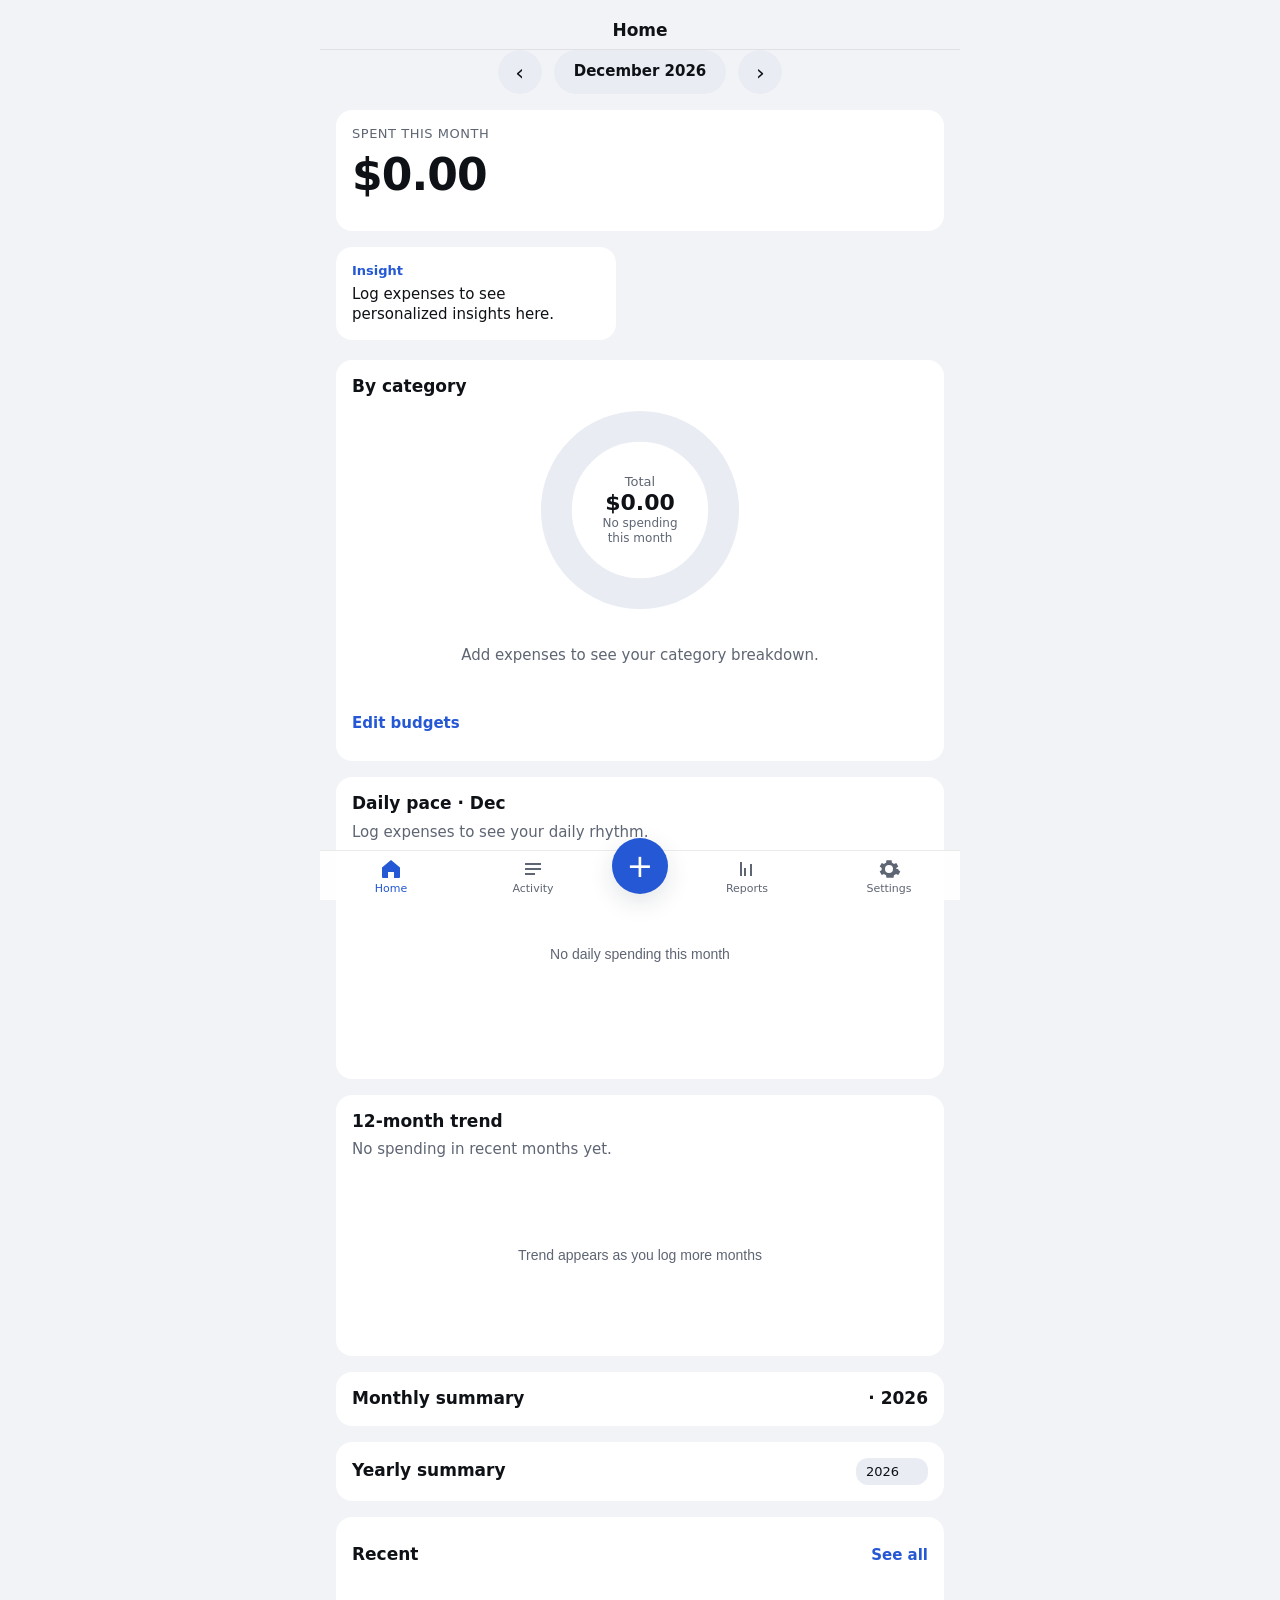
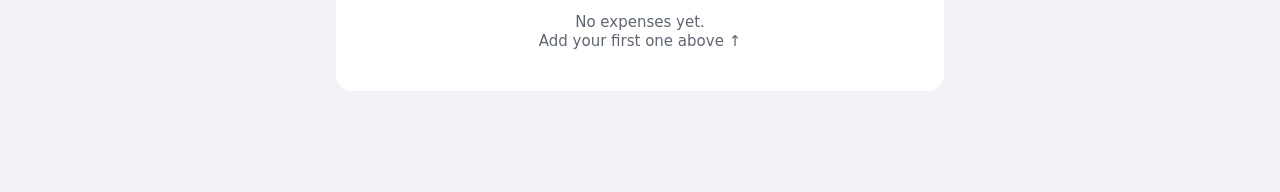
==== index.html @ 3d5eac5a "Collapse agent brief preview in Settings (2.6.2) Closes #88  Co-Authored-By: Claude Sonnet 5.5 <nore" ====
<!DOCTYPE html>
<html lang="en">
<head>
<meta charset="UTF-8">
<meta name="viewport" content="width=device-width, initial-scale=1.0, maximum-scale=1.0, user-scalable=no, viewport-fit=cover">
<meta name="description" content="Offline expense logger with budgets, receipts, and reports.">
<meta name="apple-mobile-web-app-capable" content="yes">
<meta name="mobile-web-app-capable" content="yes">
<meta name="apple-mobile-web-app-status-bar-style" content="black-translucent">
<meta name="apple-mobile-web-app-title" content="Expenses">
<meta name="theme-color" content="#0B0C10" media="(prefers-color-scheme: dark)">
<meta name="theme-color" content="#F2F3F7" media="(prefers-color-scheme: light)">
<link rel="manifest" href="manifest.json">
<link rel="icon" href="icon-192.png">
<link rel="apple-touch-icon" href="apple-touch-icon.png">
<link rel="stylesheet" href="styles.css?v=2.6.2">
<link rel="stylesheet" href="icon-animations.css?v=2.6.2">
<title>Expense Logger</title>
</head>
<body>

<!-- Launch splash (in-app; works on all iPhone sizes without startup-image matrix) -->
<div id="splashScreen" class="splash-screen" aria-hidden="true">
  <img src="apple-touch-icon.png" alt="" class="splash-icon" width="120" height="120">
  <p class="splash-title">Expense Logger</p>
  <p class="splash-tag">Quick entries, saved on this device</p>
</div>
<script>
(function () {
  'use strict';
  function hideSplashEarly() {
    var s = document.getElementById('splashScreen');
    if (!s || s.classList.contains('hide')) return;
    s.style.pointerEvents = 'none';
    s.classList.add('hide');
    setTimeout(function () { s.style.display = 'none'; }, 300);
  }
  setTimeout(hideSplashEarly, 600);
  setTimeout(hideSplashEarly, 2000);
  setTimeout(hideSplashEarly, 5000);
})();
</script>

<!-- APP -->
<div id="app" hidden>

<main class="app-main" id="appMain">

<!-- TAB: HOME (Summary) -->
<section id="tab-summary" class="screen" hidden>
  <div class="title-sentinel" aria-hidden="true"></div>
  <div class="screen-header-wrap">
    <h1 class="screen-title">Home</h1>
    <p class="screen-title-compact">Home</p>
  </div>

  <div class="month-switcher" id="summaryMonthSwitcher">
    <button type="button" class="month-nav" id="summaryMonthPrev" aria-label="Previous month">‹</button>
    <label class="month-pill">
      <span id="summaryMonthPillLabel">Month</span>
      <input type="month" id="summaryMonth" class="visually-hidden-input" aria-label="Summary month">
    </label>
    <button type="button" class="month-nav" id="summaryMonthNext" aria-label="Next month">›</button>
  </div>

  <div class="card hero-card">
    <p class="caption-label">Spent this month</p>
    <p id="total-display" class="hero-total" aria-live="polite"><span id="totalVal">$0.00</span></p>
    <div class="hero-budget-wrap" id="heroBudgetWrap" hidden>
      <div class="hero-budget-row">
        <div class="hero-budget-track" role="progressbar" aria-valuemin="0" aria-valuemax="100">
          <div class="hero-budget-fill" id="heroBudgetFill"></div>
          <div class="hero-budget-pace" id="heroBudgetPace" hidden></div>
        </div>
        <span class="hero-budget-pct" id="heroBudgetPct"></span>
      </div>
      <p class="hero-budget-meta" id="heroBudgetMeta"></p>
    </div>
  </div>

  <div class="card home-section-error" id="homeBootError" hidden role="alert">
    <p class="home-section-error-title">Couldn&apos;t load some home data</p>
    <p class="home-section-error-text" id="homeBootErrorText">Your entries and settings on this device are unchanged. Try closing and reopening the app.</p>
  </div>

  <div class="card home-section-error" id="homeForecastError" hidden role="alert">
    <p class="home-section-error-title">Forecast unavailable</p>
    <p class="home-section-error-text" id="homeForecastErrorText">Your saved balance and transactions are safe. Tap to open Forecast and try again.</p>
  </div>

  <button type="button" class="card forecast-home-card" id="homeForecastCard" hidden>
    <p class="forecast-home-kicker">Money lasts until</p>
    <div class="forecast-home-main">
      <span class="forecast-home-date" id="homeForecastDate">—</span>
      <span class="forecast-home-days" id="homeForecastDays"></span>
    </div>
    <div class="forecast-home-balance">
      <span id="homeForecastBalanceLabel">Checking balance · as of today</span>
      <span class="forecast-home-balance-val" id="homeForecastBalanceVal">—</span>
    </div>
    <span class="chevron forecast-home-chevron" aria-hidden="true">›</span>
  </button>

  <div class="card flat-card backup-nudge-card" id="homeBackupNudge" hidden>
    <div class="backup-nudge">
      <button type="button" class="backup-nudge-main" id="homeBackupNudgeBtn">
        <span data-backup-nudge-text>Last backup 34 days ago</span>
        <span class="chevron" aria-hidden="true">›</span>
      </button>
      <button type="button" class="backup-nudge-dismiss" id="homeBackupNudgeDismiss" aria-label="Dismiss">✕</button>
    </div>
  </div>

  <div class="card insight-strip-card" id="homeRecapCard" hidden>
    <button type="button" class="recap-teaser" id="homeRecapBtn">
      <span class="recap-teaser-icon" data-ui-icon="ui-sparkles" data-ui-icon-size="md" aria-hidden="true"></span>
      <span id="homeRecapText">Your last month, wrapped</span>
      <span class="chevron" aria-hidden="true">›</span>
    </button>
  </div>

  <div class="insights-scroll-wrap card flat-card">
    <div id="insightsList" class="insights-scroll" role="list"></div>
  </div>

  <div class="card chart-card">
    <h2 class="card-title">By category</h2>
    <div class="donut-wrap" id="donutWrap">
      <svg id="donutChart" class="chart-svg donut-chart" viewBox="0 0 220 220" role="img" aria-label="Spending by category"></svg>
      <div class="donut-center" id="donutCenter">
        <div class="donut-center-stack" id="donutCenterStack">
          <span class="donut-center-label" id="donutCenterLabel">Total</span>
          <span class="donut-center-value" id="donutCenterValue">$0.00</span>
          <span class="donut-center-sub" id="donutCenterSub"></span>
        </div>
      </div>
    </div>
    <div class="cat-legend interactive-legend" id="legend"></div>
    <button class="link-btn legend-edit-budgets" id="editBudgetsBtn" type="button">Edit budgets</button>
  </div>

  <div class="card">
    <h2 class="card-title">Daily pace <span class="month-label" id="dailyMonthLabel"></span></h2>
    <p class="chart-subtitle" id="dailySubtitle"></p>
    <canvas id="dailyChart" class="chart-canvas" width="600" height="220" aria-label="Daily spending and budget pace"></canvas>
    <div class="chart-legend-row" id="dailyLegend"></div>
  </div>

  <div class="card">
    <h2 class="card-title">12-month trend</h2>
    <p class="chart-subtitle" id="trendCompare"></p>
    <canvas id="trendChart" class="chart-canvas" width="600" height="200" aria-label="Monthly spending trend"></canvas>
  </div>

  <details class="card collapsible">
    <summary class="collapsible-summary">Monthly summary <span class="month-label" id="yearLabel"></span></summary>
    <div id="monthlySummary"></div>
  </details>

  <details class="card collapsible">
    <summary class="collapsible-summary">Yearly summary
      <select id="yearSelect" class="mini-select inline-select" onclick="event.stopPropagation()"></select>
    </summary>
    <div id="yearlySummary"></div>
  </details>

  <div class="card" id="recentCard">
    <div class="section-header">
      <h2 class="card-title">Recent</h2>
      <button class="link-btn" id="viewAllBtn" type="button">See all</button>
    </div>
    <div id="recentEntries"></div>
  </div>

  <div id="budgetList" hidden aria-hidden="true"></div>
  <span id="summaryMonthLabel" hidden></span>
</section>

<!-- FORECAST (overlay; Home tab stays active) -->
<section id="tab-forecast" class="screen forecast-screen" hidden>
  <div class="forecast-nav" id="forecastNav">
    <div class="forecast-nav-row">
      <button type="button" class="link-btn forecast-back-btn" id="forecastBackBtn" aria-label="Home">
        <svg class="forecast-back-chev" width="11" height="18" viewBox="0 0 11 18" fill="none" aria-hidden="true"><path d="M9.5 2L2.5 9l7 7" stroke="currentColor" stroke-width="2.2" stroke-linecap="round" stroke-linejoin="round"/></svg>
        <span>Home</span>
      </button>
      <h1 class="forecast-nav-title">Forecast</h1>
      <button type="button" class="forecast-info-btn" id="forecastInfoBtn" aria-label="Forecast info">
        <svg width="22" height="22" viewBox="0 0 22 22" fill="none" aria-hidden="true"><circle cx="11" cy="11" r="9" stroke="currentColor" stroke-width="1.5"/><path d="M11 10v6M11 7h.01" stroke="currentColor" stroke-width="1.75" stroke-linecap="round"/></svg>
      </button>
    </div>
  </div>

  <div class="forecast-empty card" id="forecastEmptyState" hidden>
    <p class="forecast-empty-title" id="forecastEmptyTitle">Set your checking balance</p>
    <p class="forecast-empty-text" id="forecastEmptyText">Add the balance from your bank app so we can project cash flow.</p>
    <button type="button" class="save-btn" id="forecastEmptySetBtn">Set balance</button>
  </div>

  <div id="forecastMain" hidden>
    <div class="forecast-summary-card card">
      <div class="forecast-summary-top">
        <p class="forecast-kicker">How long will my money last?</p>
        <span class="forecast-account-chip" id="forecastAccountChip"></span>
      </div>
      <div class="forecast-headline-row">
        <div class="forecast-headline-main">
          <p class="forecast-headline-prefix" id="forecastHeadlinePrefix">Money lasts until</p>
          <div class="forecast-headline-date-row">
            <p class="forecast-headline-date" id="forecastLastsDate">—</p>
            <p class="forecast-days-away" id="forecastDaysAway"></p>
          </div>
          <p class="forecast-cause-line" id="forecastCauseLine" hidden></p>
          <p class="forecast-positive-line" id="forecastPositiveLine" hidden></p>
        </div>
      </div>
      <div class="forecast-balance-row">
        <div>
          <p class="forecast-balance-label" id="forecastBalanceLabel">Checking balance · as of today</p>
          <p class="forecast-balance-val" id="forecastBalanceVal">—</p>
        </div>
        <button type="button" class="forecast-update-btn" id="forecastUpdateBtn">
          <svg width="14" height="14" viewBox="0 0 14 14" fill="none" aria-hidden="true"><path d="M8.2 2.5l3.3 3.3M2.5 11.5V9.2H4.8L10.1 3.9l2.3 2.3L7.1 11.5H2.5z" stroke="currentColor" stroke-width="1.2" stroke-linejoin="round"/></svg>
          Update
        </button>
      </div>
    </div>

    <div class="card forecast-balance-card" id="forecastBalanceCard">
      <div class="forecast-balance-card-header">
        <div>
          <h2 class="forecast-balance-card-title">What&rsquo;s moving your balance</h2>
          <p class="forecast-balance-card-range" id="forecastBalanceRange">Next 30 days</p>
        </div>
        <div class="forecast-range-toggle" role="group" aria-label="Forecast range">
          <button type="button" class="forecast-range-btn" data-forecast-days="30" aria-pressed="true">30d</button>
          <button type="button" class="forecast-range-btn" data-forecast-days="60" aria-pressed="false">60d</button>
          <button type="button" class="forecast-range-btn" data-forecast-days="90" aria-pressed="false">90d</button>
        </div>
      </div>
      <div class="forecast-flow-summary">
        <p class="forecast-flow-today" id="forecastFlowToday">Today —</p>
        <p class="forecast-flow-net" id="forecastFlowNet">—</p>
      </div>
      <div class="forecast-flow-bars" id="forecastFlowBars" aria-hidden="true"></div>
      <div class="forecast-breakdown-list" id="forecastBreakdownList"></div>
      <div class="forecast-breakdown-total" id="forecastBreakdownTotal"></div>
      <div class="forecast-no-income-notice" id="forecastNoIncomeNotice" hidden>
        <span class="forecast-no-income-icon" aria-hidden="true"><svg width="16" height="16" viewBox="0 0 16 16" fill="none"><path d="M8 3.2v5.2M8 11.2h.01" stroke="currentColor" stroke-width="1.3" stroke-linecap="round"/><path d="M2.8 11.6h10.4L12.8 8 8 3.6 3.2 8l-.4 3.6z" stroke="currentColor" stroke-width="1"/></svg></span>
        <span><strong>No income found</strong> · Import deposits for an accurate forecast</span>
        <button type="button" class="link-btn forecast-import-link" id="forecastImportLink">Import</button>
      </div>
    </div>

    <div class="card forecast-chart-card" id="forecastChartCard">
      <div class="forecast-chart-header">
        <div>
          <h2 class="forecast-chart-title">Projected balance</h2>
          <p class="forecast-chart-sub" id="forecastLowestSub"></p>
        </div>
        <div class="forecast-range-toggle" role="group" aria-label="Chart range">
          <button type="button" class="forecast-range-btn" data-forecast-days="30" aria-pressed="false">30d</button>
          <button type="button" class="forecast-range-btn" data-forecast-days="60" aria-pressed="true">60d</button>
          <button type="button" class="forecast-range-btn" data-forecast-days="90" aria-pressed="false">90d</button>
        </div>
      </div>
      <div class="forecast-chart-wrap" id="forecastChartWrap">
        <canvas id="forecastChart" class="forecast-chart-canvas" width="800" height="280" aria-label="Projected checking balance"></canvas>
      </div>
      <p class="forecast-chart-note" id="forecastChartNote">
        <span class="forecast-note-icon" aria-hidden="true"><svg width="14" height="14" viewBox="0 0 14 14" fill="none"><circle cx="7" cy="7" r="5.5" stroke="currentColor"/><path d="M7 6.2v3.6M7 4.4h.01" stroke="currentColor" stroke-width="1.2" stroke-linecap="round"/></svg></span>
        <span>Checking only: card purchases don’t count, the card bill does. Transfers move the balance, never income or spending.</span>
      </p>
    </div>

    <div class="forecast-upcoming">
      <div class="forecast-upcoming-header">
        <span class="forecast-upcoming-label" id="forecastUpcomingLabel">Upcoming · Checking</span>
        <span class="forecast-upcoming-window" id="forecastUpcomingWindow">Next 60 days</span>
      </div>
      <div class="forecast-upcoming-list card" id="forecastUpcomingList"></div>
      <button type="button" class="forecast-show-more-btn" id="forecastShowMoreBtn" hidden>Show 60 days</button>
      <p class="forecast-upcoming-foot" id="forecastUpcomingFoot">
        <span class="forecast-note-icon" aria-hidden="true"><svg width="14" height="14" viewBox="0 0 14 14" fill="none"><circle cx="7" cy="7" r="5.5" stroke="currentColor"/><path d="M7 6.2v3.6M7 4.4h.01" stroke="currentColor" stroke-width="1.2" stroke-linecap="round"/></svg></span>
        <span>Running balance includes everyday spending at the daily rate. Bills and card payments due on a weekend or holiday move to the next business day.</span>
      </p>
    </div>
  </div>
</section>

<!-- TAB: ACTIVITY (History) -->
<section id="tab-history" class="screen" hidden>
  <div class="title-sentinel" aria-hidden="true"></div>
  <div class="screen-header-wrap">
    <h1 class="screen-title">Activity</h1>
    <p class="screen-title-compact">Activity</p>
  </div>

  <div class="activity-search-row">
    <div class="search-wrap">
      <span class="search-icon" aria-hidden="true">
        <svg class="search-icon-svg" width="20" height="20" viewBox="0 0 24 24" fill="none" aria-hidden="true">
          <circle cx="11" cy="11" r="6.5" stroke="currentColor" stroke-width="1.75"/>
          <path d="M16.5 16.5L20 20" stroke="currentColor" stroke-width="1.75" stroke-linecap="round"/>
        </svg>
      </span>
      <input type="search" id="searchInput" placeholder="Search" autocomplete="off" enterkeyhint="search">
    </div>
    <button type="button" class="activity-filter-btn" id="activityFilterBtn" aria-label="Filters" aria-haspopup="dialog">
      <svg width="20" height="20" viewBox="0 0 20 20" fill="none" aria-hidden="true">
        <path d="M3 5h14M5 10h10M7 15h6" stroke="currentColor" stroke-width="1.75" stroke-linecap="round"/>
        <circle cx="6" cy="5" r="1.75" fill="currentColor"/>
        <circle cx="14" cy="10" r="1.75" fill="currentColor"/>
        <circle cx="10" cy="15" r="1.75" fill="currentColor"/>
      </svg>
    </button>
  </div>

  <div class="activity-range-chips" role="group" aria-label="Time range">
    <button type="button" class="activity-range-chip" data-activity-range="this-month" aria-pressed="true">This month</button>
    <button type="button" class="activity-range-chip" data-activity-range="last-month" aria-pressed="false">Last month</button>
    <button type="button" class="activity-range-chip" data-activity-range="3-months" aria-pressed="false">3 months</button>
    <button type="button" class="activity-range-chip" data-activity-range="year" aria-pressed="false">Year</button>
    <button type="button" class="activity-range-chip" data-activity-range="all" aria-pressed="false">All</button>
  </div>

  <div class="activity-account-segments" id="activityAccountSegments" role="group" aria-label="Account filter"></div>

  <div class="activity-summary-card" id="activitySummaryCard" aria-live="polite">
    <div class="activity-summary-main">
      <div class="activity-summary-range" id="activitySummaryRange"></div>
      <div class="activity-summary-total" id="activitySummaryTotal"></div>
    </div>
    <div class="activity-summary-side">
      <div class="activity-summary-count" id="activitySummaryCount"></div>
      <div class="activity-summary-avg" id="activitySummaryAvg"></div>
    </div>
  </div>

  <p class="entries-meta" id="entriesCount" hidden aria-live="polite"></p>
  <div id="entries" class="activity-groups"></div>

  <div id="transferDetailView" class="transfer-detail-screen" hidden>
    <div class="transfer-detail-nav">
      <button type="button" class="link-btn transfer-back-btn" id="transferDetailBackBtn">&lt; Activity</button>
      <button type="button" class="link-btn" id="transferDetailEditBtn" hidden>Edit</button>
    </div>
    <div id="transferDetailBody"></div>
  </div>
</section>

<!-- TAB: REPORTS -->
<section id="tab-report" class="screen" hidden>
  <div class="title-sentinel" aria-hidden="true"></div>
  <div class="screen-header-wrap">
    <h1 class="screen-title">Reports</h1>
    <p class="screen-title-compact">Reports</p>
  </div>

  <div class="month-switcher" id="reportMonthSwitcher">
    <button type="button" class="month-nav" id="reportMonthPrev" aria-label="Previous month">‹</button>
    <label class="month-pill">
      <span id="reportMonthPillLabel">Month</span>
      <input type="month" id="reportMonth" class="visually-hidden-input" aria-label="Report month">
    </label>
    <button type="button" class="month-nav" id="reportMonthNext" aria-label="Next month">›</button>
  </div>
  <div id="reportMonthBackdrop" class="report-month-backdrop" hidden aria-hidden="true"></div>

  <button type="button" class="btn-secondary pill-btn pill-btn-with-icon" id="openWrappedBtn"><span data-ui-icon="ui-sparkles" data-ui-icon-size="sm" aria-hidden="true"></span> Spending Wrapped</button>
  <button class="btn-secondary pill-btn" id="reportExportPdfBtn" type="button">Print / Save as PDF</button>
  <div id="reportBody"></div>
</section>

<!-- TAB: SETTINGS -->
<section id="tab-settings" class="screen" hidden>
  <div class="title-sentinel" aria-hidden="true"></div>
  <div class="screen-header-wrap">
    <h1 class="screen-title">Settings</h1>
    <p class="screen-title-compact">Settings</p>
  </div>

  <div class="inset-group">
    <h3 class="group-label">Accounts</h3>
    <div class="inset-card" id="settingsAccountsList"></div>
    <p class="hint inset-hint" id="settingsAccountsFoot" hidden>Balance owed is what you owe on your card. Purchases raise it; a payment from Checking lowers it, and the payment isn&rsquo;t spending.</p>
  </div>

  <div class="inset-group">
    <h3 class="group-label">Data</h3>
    <div class="inset-card">
      <div class="backup-nudge settings-nudge" id="backupReminderLine" hidden>
        <span class="backup-nudge-text" data-backup-nudge-text>Last backup 34 days ago</span>
        <button type="button" class="backup-nudge-dismiss" id="backupNudgeDismiss" aria-label="Dismiss">✕</button>
      </div>
      <p class="hint inset-hint data-meta-hint" id="storageStatusLine">Storage: standard</p>
      <p class="hint inset-hint data-meta-hint" id="lastBackupLine" hidden></p>
      <button class="settings-row-btn" id="backupDataBtn" type="button">Back up data <span class="chevron">›</span></button>
      <label class="settings-row-btn" id="restoreBackupLabel" for="backupFileInput">Restore from backup <span class="chevron">›</span></label>
      <input type="file" id="backupFileInput" class="backup-file-input" accept=".json,application/json">
      <button class="settings-row-btn" id="exportBtn" type="button">Export CSV <span class="chevron">›</span></button>
      <button class="settings-row-btn" id="exportJsonBtn" type="button">Export JSON backup <span class="chevron">›</span></button>
      <button class="settings-row-btn" id="importJsonBtn" type="button">Import JSON backup <span class="chevron">›</span></button>
      <button class="settings-row-btn" id="importCsvBtn" type="button">Import CSV / Excel <span class="chevron">›</span></button>
      <input type="file" id="jsonFileInput" accept=".json,application/json" hidden>
      <input type="file" id="importFileInput" accept=".csv,text/csv,.xlsx,application/vnd.openxmlformats-officedocument.spreadsheetml.sheet" hidden>
      <label class="settings-row check-settings">
        <span>Count card bill payments as spending</span>
        <input type="checkbox" id="countCardPayments">
      </label>
    </div>
  </div>

  <div class="inset-group" id="householdWriterGroup">
    <h3 class="group-label">Household</h3>
    <div class="inset-card">
      <button class="settings-row-btn" id="householdJoinOpenBtn" type="button" hidden>Join household <span class="chevron">›</span></button>
      <div class="bank-sync-form" id="householdWriterForm">
        <input type="password" id="householdPassInput" autocomplete="off" aria-label="Household passphrase">
        <button class="settings-row-btn" id="householdPassSaveBtn" type="button">Save passphrase <span class="chevron">›</span></button>
      </div>
      <button class="settings-row-btn" id="householdRestoreBtn" type="button">Restore from household copy <span class="chevron">›</span></button>
    </div>
  </div>

  <div class="inset-group" id="householdViewerGroup" hidden>
    <h3 class="group-label">Household</h3>
    <div class="inset-card">
      <button class="settings-row-btn" id="householdViewerRefreshBtn" type="button">Refresh <span class="chevron">›</span></button>
    </div>
  </div>

  <div class="inset-group" id="agentBriefGroup">
    <h3 class="group-label">Agent brief</h3>
    <div class="inset-card agent-brief-card">
      <div class="agent-brief-level">
        <div class="seg-control" role="group" aria-label="Level" id="agentBriefLevel">
          <button type="button" class="seg-btn is-active" id="agentBriefL0" data-brief-level="L0" aria-pressed="true">L0</button>
          <button type="button" class="seg-btn" id="agentBriefL1" data-brief-level="L1" aria-pressed="false">L1</button>
        </div>
      </div>
      <div class="agent-brief-actions">
        <button type="button" class="settings-row-btn" id="agentBriefCopyBtn">Copy</button>
        <button type="button" class="settings-row-btn" id="agentBriefSaveBtn">Save file</button>
      </div>
      <details class="agent-brief-details">
        <summary>Preview</summary>
        <pre class="agent-brief-preview" id="agentBriefPreview" spellcheck="false" tabindex="0"></pre>
      </details>
    </div>
  </div>

  <div class="inset-group">
    <h3 class="group-label">Bank sync</h3>
    <div class="inset-card" id="bankSyncCard">
      <p class="hint inset-hint data-meta-hint" id="bankSyncStatus">Not paired</p>
      <div class="bank-sync-form" id="bankSyncPairForm">
        <input type="url" id="bankSyncUrl" placeholder="Worker URL (https://&hellip;)" autocomplete="off" autocapitalize="off" spellcheck="false" aria-label="Worker URL">
        <input type="password" id="bankSyncCode" placeholder="Setup code" autocomplete="off" aria-label="Setup code">
        <button class="settings-row-btn" id="bankSyncPairBtn" type="button">Pair this phone <span class="chevron">›</span></button>
      </div>
      <div id="bankSyncReconnect" class="bank-sync-reconnect" hidden></div>
      <div id="bankSyncPaired" hidden>
        <button class="settings-row-btn" id="bankSyncNowBtn" type="button">Sync bank now <span class="chevron">›</span></button>
        <label class="settings-row"><span>Checking rows from</span><input type="date" id="bankSyncCutoverChecking" class="bank-sync-date"></label>
        <label class="settings-row"><span>Chase card rows from</span><input type="date" id="bankSyncCutoverChase" class="bank-sync-date"></label>
      </div>
      <a class="settings-row-btn" id="bankSyncLinkBtn" href="link.html" target="_blank" rel="noopener">Link a bank (opens Safari) <span class="chevron">›</span></a>
      <button class="settings-row-btn danger-text" id="bankSyncDisconnectBtn" type="button" hidden>Disconnect this phone</button>
    </div>
    <p class="hint inset-hint">The setup code is sent once to pair and is not kept on this phone. Backups never include the pairing. Synced rows always open in import review first.</p>
  </div>

  <div class="inset-group">
    <h3 class="group-label">Categories</h3>
    <div class="inset-card" id="categoryList"></div>
    <button class="link-btn group-action" id="addCategoryBtn" type="button">+ Add category</button>
  </div>

  <div class="inset-group">
    <h3 class="group-label">Budgets</h3>
    <div class="inset-card" id="budgetSettings"></div>
  </div>

  <div class="inset-group">
    <h3 class="group-label">Import rules</h3>
    <div class="inset-card" id="importRulesList"></div>
  </div>

  <div class="inset-group">
    <h3 class="group-label">Recurring</h3>
    <div class="inset-card" id="recurringList"></div>
  </div>

  <div class="inset-group danger-group">
    <div class="inset-card">
      <button class="settings-row-btn danger-text" id="clearAllBtn" type="button">Clear All Data</button>
    </div>
  </div>

  <p class="version" id="versionLine"></p>
</section>

<section id="tab-add" hidden aria-hidden="true"></section>

</main>

<!-- Bottom tab bar -->
<nav class="bottom-tab-bar" id="tabBar" role="tablist" aria-label="Main">
  <button class="tab-btn" data-tab="summary" role="tab" aria-selected="false" type="button">
    <svg class="tab-icon" viewBox="0 0 24 24" aria-hidden="true"><path d="M3 10.5L12 3l9 7.5V20a1 1 0 01-1 1h-5v-6H9v6H4a1 1 0 01-1-1v-9.5z" fill="currentColor"/></svg>
    <span>Home</span>
  </button>
  <button class="tab-btn" data-tab="history" role="tab" aria-selected="false" type="button">
    <svg class="tab-icon" viewBox="0 0 24 24" aria-hidden="true"><path d="M4 6h16v2H4V6zm0 5h16v2H4v-2zm0 5h10v2H4v-2z" fill="currentColor"/></svg>
    <span>Activity</span>
  </button>
  <button class="tab-btn tab-btn-add" data-tab="add" role="tab" aria-selected="false" type="button" aria-label="Add expense">
    <span class="add-fab">+</span>
  </button>
  <button class="tab-btn" data-tab="report" role="tab" aria-selected="false" type="button">
    <svg class="tab-icon" viewBox="0 0 24 24" aria-hidden="true"><path d="M5 19V5h2v14H5zm6-8v8H9V11h2zm6-4v12h-2V7h2z" fill="currentColor"/></svg>
    <span>Reports</span>
  </button>
  <button class="tab-btn" data-tab="settings" role="tab" aria-selected="false" type="button">
    <svg class="tab-icon" viewBox="0 0 24 24" aria-hidden="true"><path d="M12 8a4 4 0 100 8 4 4 0 000-8zm9.4 4a7.4 7.4 0 01-.1 1l2 1.5-2 3.5-2.3-1a7.6 7.6 0 01-2.1 1.2l-.3 2.5H9.4l-.3-2.5a7.6 7.6 0 01-2.1-1.2l-2.3 1-2-3.5 2-1.5a7.4 7.4 0 010-2l-2-1.5 2-3.5 2.3 1a7.6 7.6 0 012.1-1.2l.3-2.5h5.2l.3 2.5a7.6 7.6 0 012.1 1.2l2.3-1 2 3.5-2 1.5a7.4 7.4 0 01.1 1z" fill="currentColor"/></svg>
    <span>Settings</span>
  </button>
</nav>

</div><!-- /#app -->

<!-- Add expense sheet -->
<div class="modal-overlay sheet" id="addSheet">
  <div class="modal sheet-modal add-sheet">
    <div class="sheet-grabber" aria-hidden="true"></div>
    <div class="sheet-header">
      <button type="button" class="link-btn" id="addCancelBtn">Cancel</button>
      <h3>New expense</h3>
      <span class="sheet-header-spacer"></span>
    </div>
    <div class="add-amount-display">
      <span class="add-amount-prefix">$</span>
      <input type="number" id="amount" inputmode="decimal" step="0.01" min="0" placeholder="0.00" autocomplete="off" aria-label="Amount">
    </div>
    <div class="cats add-cats" id="cats"></div>
    <div class="inset-card grouped-rows">
      <button type="button" class="grouped-row" id="addNoteRow">
        <span class="row-icon" data-ui-icon="ui-note" data-ui-icon-size="row" aria-hidden="true"></span>
        <span class="row-label">Note</span>
        <span class="row-value" id="addNotePreview">Add note</span>
        <span class="chevron">›</span>
      </button>
      <div class="add-note-field" id="addNoteField" hidden>
        <input type="text" id="note" class="visually-hidden-input" placeholder="e.g. lunch with Sam" autocomplete="off" maxlength="80" tabindex="-1" aria-label="Note">
      </div>
      <button type="button" class="grouped-row" id="addDateRow">
        <span class="row-icon" data-ui-icon="ui-calendar" data-ui-icon-size="row" aria-hidden="true"></span>
        <span class="row-label">Date</span>
        <span class="row-value" id="addDatePreview">Today</span>
        <span class="chevron">›</span>
      </button>
      <input type="date" id="addDate" class="visually-hidden-input" tabindex="-1">
      <button type="button" class="grouped-row" id="receiptBtn">
        <span class="row-icon" data-ui-icon="ui-camera" data-ui-icon-size="row" aria-hidden="true"></span>
        <span class="row-label">Receipt</span>
        <span class="row-value" id="receiptBtnLabel">Add photo</span>
        <span class="chevron">›</span>
      </button>
      <input type="file" id="receiptInput" accept="image/*" capture="environment" hidden>
      <img id="receiptPreview" class="receipt-preview" alt="" hidden>
      <button class="del-btn receipt-clear-inline" id="receiptClearBtn" type="button" hidden aria-label="Remove receipt">✕</button>
      <button type="button" class="grouped-row" id="addAccountRow">
        <span class="row-icon account-row-icon" id="addAccountRowIcon" aria-hidden="true"></span>
        <span class="row-label">Account</span>
        <span class="row-value" id="addAccountPreview">None</span>
        <span class="chevron">›</span>
      </button>
      <select id="addAccountSelect" class="visually-hidden-input" tabindex="-1" aria-label="Account">
        <option value="">None</option>
      </select>
      <label class="grouped-row switch-row">
        <span class="row-icon" data-ui-icon="ui-repeat" data-ui-icon-size="row" aria-hidden="true"></span>
        <span class="row-label">Recurring monthly</span>
        <input type="checkbox" id="recurring" class="ios-switch">
      </label>
    </div>
    <button class="save-btn" id="saveBtn" disabled>Save expense</button>
    <p class="save-hint" id="saveHint" aria-live="polite"></p>
  </div>
</div>

<!-- Undo -->
<div class="undo-toast" id="undoToast" role="status">
  <span id="undoText">Entry deleted</span>
  <button id="undoBtn" type="button">Undo</button>
</div>

<div class="toast" id="toast" role="status"></div>

<!-- Modal: budgets -->
<div class="modal-overlay sheet" id="budgetModal">
  <div class="modal sheet-modal">
    <div class="sheet-grabber" aria-hidden="true"></div>
    <div class="sheet-header">
      <button class="btn-secondary sheet-cancel" id="budgetCancelBtn" type="button">Cancel</button>
      <h3>Edit budgets</h3>
      <button class="link-btn" id="budgetSaveBtn" type="button">Save</button>
    </div>
    <div id="budgetEditList"></div>
  </div>
</div>

<!-- Modal: category -->
<div class="modal-overlay sheet" id="catModal">
  <div class="modal sheet-modal cat-sheet-modal">
    <div class="sheet-grabber" aria-hidden="true"></div>
    <div class="sheet-header">
      <button class="btn-secondary sheet-cancel" id="catCancelBtn" type="button">Cancel</button>
      <h3 id="catModalTitle">Add Category</h3>
      <button class="link-btn sheet-header-trailing" id="catSaveBtn" type="button">Save</button>
    </div>
    <div class="field cat-name-field">
      <label for="catNameInput">Name</label>
      <div class="cat-name-input-wrap">
        <span id="catNamePreview" class="cat-name-preview-host" aria-hidden="true"></span>
        <input type="text" id="catNameInput" placeholder="Category name" maxlength="20" autocomplete="off">
        <span class="cat-name-count" id="catNameCount" aria-live="polite">0/20</span>
      </div>
    </div>
    <div class="field">
      <label id="catIconLabel">Icon</label>
      <div class="icon-picker" id="iconPicker" role="radiogroup" aria-labelledby="catIconLabel"></div>
    </div>
    <div class="field cat-color-field">
      <label id="catColorLabel">Color</label>
      <div class="color-swatches" id="colorSwatches" role="radiogroup" aria-labelledby="catColorLabel"></div>
    </div>
  </div>
</div>

<!-- Modal: edit expense -->
<div class="modal-overlay sheet" id="receiptModal">
  <div class="modal sheet-modal modal-wide edit-entry-sheet">
    <div class="sheet-grabber" aria-hidden="true"></div>
    <div class="sheet-header">
      <button type="button" class="link-btn sheet-header-action" id="receiptModalClose">Cancel</button>
      <h3 id="editSheetTitle">Edit expense</h3>
      <button type="button" class="link-btn sheet-header-action sheet-header-trailing" id="editSaveBtn">Save</button>
    </div>
    <div class="field">
      <label for="editAmount">Amount</label>
      <div class="amount-wrap">
        <span class="dollar">$</span>
        <input type="number" id="editAmount" inputmode="decimal" step="0.01" min="0" placeholder="0.00">
      </div>
    </div>
    <div class="field" id="editTypeField">
      <label>Type</label>
      <div class="seg-control import-xfer-seg import-xfer-seg--4 edit-type-seg" role="group" aria-label="Entry type" id="editTypeSeg">
        <button type="button" class="seg-btn is-active" data-edit-type="expense">Expense</button>
        <button type="button" class="seg-btn" data-edit-type="income">Income</button>
        <button type="button" class="seg-btn" data-edit-type="transfer">Transfer</button>
        <button type="button" class="seg-btn" data-edit-type="other">Other</button>
      </div>
      <div class="edit-type-info callout-info" id="editTransferInfo" hidden>
        <span class="hint-info-icon" aria-hidden="true"><svg width="16" height="16" viewBox="0 0 16 16" fill="none"><circle cx="8" cy="8" r="6.25" stroke="currentColor"/><path d="M8 7v4M8 5.2h.01" stroke="currentColor" stroke-width="1.25" stroke-linecap="round"/></svg></span>
        <span id="editTransferInfoText"></span>
      </div>
      <label class="edit-remember-row" id="editRememberRow" hidden>
        <span class="edit-remember-copy">
          <span class="edit-remember-title">Remember for future imports</span>
          <span class="edit-remember-sub" id="editRememberSub"></span>
        </span>
        <input type="checkbox" id="editRememberImports" class="toggle-switch-input">
      </label>
    </div>
    <div class="field">
      <label id="editCategoryLabel">Category</label>
      <div class="cats edit-cats" id="editCategoryGrid" role="radiogroup" aria-labelledby="editCategoryLabel"></div>
      <p class="hint edit-category-meta" id="editCategoryMeta" hidden></p>
      <select id="editCategory" class="visually-hidden-input" tabindex="-1" aria-hidden="true"></select>
    </div>
    <div class="field">
      <label for="editDate">Date</label>
      <input type="date" id="editDate">
    </div>
    <div class="field">
      <label for="editNote">Note</label>
      <input type="text" id="editNote" placeholder="Optional note" autocomplete="off" maxlength="80">
    </div>
    <div class="field">
      <label for="editAccount">Account</label>
      <select id="editAccount"><option value="">None</option></select>
    </div>
    <div class="field">
      <label>Receipt</label>
      <img id="receiptModalImg" class="receipt-modal-img" alt="Receipt" hidden>
      <button class="btn-secondary danger" id="receiptModalDelete" type="button" hidden>Delete receipt</button>
    </div>
    <button class="btn-secondary danger full-destructive" id="editDeleteBtn" type="button">Delete expense</button>
  </div>
</div>

<!-- Modal: restore backup -->
<div class="modal-overlay sheet" id="backupRestoreModal">
  <div class="modal sheet-modal">
    <div class="sheet-grabber" aria-hidden="true"></div>
    <div class="sheet-header">
      <button class="btn-secondary sheet-cancel" id="backupRestoreCancelBtn" type="button">Cancel</button>
      <h3>Restore backup</h3>
      <button class="link-btn" id="backupRestoreConfirmBtn" type="button">Replace data</button>
    </div>
    <div id="backupRestoreSummary"></div>
  </div>
</div>

<!-- Modal: import account picker -->
<div class="modal-overlay sheet modal-front" id="importAccountModal">
  <div class="modal sheet-modal import-account-modal">
    <div class="sheet-grabber" aria-hidden="true"></div>
    <h3 class="import-account-title">Which account is this?</h3>
    <div class="import-account-file" id="importAccountFileMeta"></div>
    <div class="import-account-list" id="importAccountList"></div>
    <p class="import-account-hint" id="importAccountHint" hidden></p>
    <button type="button" class="save-btn" id="importAccountContinueBtn">Continue</button>
  </div>
</div>

<!-- Modal: add account -->
<div class="modal-overlay sheet modal-front" id="addAccountModal">
  <div class="modal sheet-modal">
    <div class="sheet-grabber" aria-hidden="true"></div>
    <div class="sheet-header">
      <button class="btn-secondary sheet-cancel" id="addAccountCancelBtn" type="button">Cancel</button>
      <h3>Add account</h3>
      <button class="link-btn" id="addAccountSaveBtn" type="button">Save</button>
    </div>
    <div class="field">
      <label for="newAccountName">Name</label>
      <input type="text" id="newAccountName" placeholder="e.g. Savings" maxlength="24" autocomplete="off">
    </div>
    <div class="field">
      <label>Type</label>
      <div class="account-type-picker" id="newAccountTypePicker">
        <button type="button" class="account-type-btn" data-account-type="bank" aria-pressed="true">Bank account</button>
        <button type="button" class="account-type-btn" data-account-type="credit_card" aria-pressed="false">Credit card</button>
      </div>
    </div>
  </div>
</div>

<!-- Modal: Chase card detail -->
<div class="modal-overlay sheet sheet-fade modal-front" id="chaseCardSheet" aria-hidden="true">
  <div class="modal sheet-modal chase-card-sheet-modal">
    <div class="sheet-grabber" aria-hidden="true"></div>
    <div class="chase-card-sheet-header">
      <h3>Chase card</h3>
      <button type="button" class="sheet-icon-close" id="chaseCardSheetClose" aria-label="Close">&times;</button>
    </div>
    <div class="chase-card-sheet-scroll" id="chaseCardSheetBody"></div>
    <p class="chase-card-sheet-foot" id="chaseCardSheetFoot">Purchases count as spending on the day you buy. Checking only changes when the payment posts.</p>
  </div>
</div>

<!-- Modal: set Chase balance owed -->
<div class="modal-overlay sheet sheet-fade modal-front" id="chaseBalanceSheet" aria-hidden="true">
  <div class="modal sheet-modal chase-balance-sheet-modal">
    <div class="sheet-grabber" aria-hidden="true"></div>
    <div class="chase-balance-topbar">
      <button type="button" class="link-btn chase-balance-topbar-btn" id="chaseBalanceCancelBtn">Cancel</button>
      <h3 class="chase-balance-topbar-title">Balance owed</h3>
      <button type="button" class="link-btn chase-balance-topbar-btn chase-balance-topbar-save" id="chaseBalanceSaveBtn">Save</button>
    </div>
    <div class="chase-balance-sheet-scroll">
      <div class="balance-sheet-account" id="chaseBalanceSheetAccount"></div>
      <label class="balance-input-wrap chase-balance-input-wrap">
        <span class="balance-input-label">Balance owed</span>
        <input type="text" id="chaseBalanceAmountInput" inputmode="decimal" autocomplete="off" enterkeyhint="done" aria-label="Balance owed" aria-describedby="chaseBalanceAmountError">
      </label>
      <div class="chase-balance-change-line" id="chaseBalanceChangeLine" hidden>
        <span id="chaseBalanceNowLine"></span>
        <strong id="chaseBalanceDeltaLine"></strong>
      </div>
      <p class="balance-input-error" id="chaseBalanceAmountError" hidden role="alert"></p>
      <button type="button" class="grouped-row balance-asof-row" id="chaseBalanceAsOfRow">
        <span class="row-icon" data-ui-icon="ui-calendar" data-ui-icon-size="row" aria-hidden="true"></span>
        <span class="row-label">As of</span>
        <span class="row-value" id="chaseBalanceAsOfPreview">Today</span>
        <span class="chevron">›</span>
      </button>
      <input type="date" id="chaseBalanceAsOfInput" class="visually-hidden-input" tabindex="-1">
      <div class="balance-info-callout chase-balance-callout">
        <span class="balance-info-icon" aria-hidden="true"><svg width="16" height="16" viewBox="0 0 16 16" fill="none"><circle cx="8" cy="8" r="6.25" stroke="currentColor"/><path d="M8 7v4M8 5.2h.01" stroke="currentColor" stroke-width="1.25" stroke-linecap="round"/></svg></span>
        <p>Use the current balance in the Chase app, not the statement balance. A correction isn&rsquo;t spending and doesn&rsquo;t change Checking.</p>
      </div>
    </div>
  </div>
  <div id="chaseBalanceDiscardScrim" class="import-review-discard-scrim" aria-hidden="true">
    <div class="import-discard-card" role="dialog" aria-labelledby="chaseBalanceDiscardTitle" aria-modal="true">
      <h3 id="chaseBalanceDiscardTitle">Discard changes?</h3>
      <p class="hint">Your balance correction will be lost.</p>
      <div class="import-discard-actions">
        <button type="button" class="save-btn" id="chaseBalanceDiscardKeepBtn">Keep editing</button>
        <button type="button" class="btn-secondary" id="chaseBalanceDiscardConfirmBtn">Discard</button>
      </div>
    </div>
  </div>
</div>

<!-- Modal: set checking balance -->
<div class="modal-overlay sheet modal-front" id="balanceSheet">
  <div class="modal sheet-modal balance-sheet-modal">
    <div class="sheet-grabber" aria-hidden="true"></div>
    <div class="balance-sheet-scroll">
      <div class="balance-sheet-header">
        <h3>Set current balance</h3>
        <button type="button" class="balance-sheet-close" id="balanceSheetClose" aria-label="Close">✕</button>
      </div>
      <div class="balance-sheet-account" id="balanceSheetAccount"></div>
      <label class="balance-input-wrap">
        <span class="balance-input-label">Current balance</span>
        <input type="text" id="balanceAmountInput" inputmode="decimal" autocomplete="off" enterkeyhint="done" aria-label="Current balance" aria-describedby="balanceAmountError">
      </label>
      <p class="balance-input-error" id="balanceAmountError" hidden role="alert"></p>
      <button type="button" class="grouped-row balance-asof-row" id="balanceAsOfRow">
        <span class="row-icon" data-ui-icon="ui-calendar" data-ui-icon-size="row" aria-hidden="true"></span>
        <span class="row-label">As of</span>
        <span class="row-value" id="balanceAsOfPreview">Today</span>
        <span class="chevron">›</span>
      </button>
      <input type="date" id="balanceAsOfInput" class="visually-hidden-input" tabindex="-1">
      <div class="balance-info-callout" id="balanceInfoCallout">
        <span class="account-mini-icon" style="background:#20C99722;color:#20C997" aria-hidden="true"><svg viewBox="0 0 16 16" fill="none"><path d="M2.5 6.5V12a1 1 0 001 1h9a1 1 0 001-1V6.5" stroke="currentColor" stroke-width="1.25"/><path d="M1.5 5.5h13v2H1.5v-2z" stroke="currentColor" stroke-width="1.25"/></svg></span>
        <p>Use the balance in your bank app. Bank CSV exports don't always include a balance, so this is where your forecast starts.</p>
      </div>
      <p class="balance-sheet-foot" id="balanceSheetFoot"></p>
    </div>
    <div class="balance-sheet-actions">
      <button type="button" class="save-btn" id="balanceSaveBtn">Save balance</button>
    </div>
  </div>
</div>

<!-- Modal: forecast info -->
<div class="modal-overlay sheet" id="forecastInfoModal">
  <div class="modal sheet-modal">
    <div class="sheet-grabber" aria-hidden="true"></div>
    <div class="sheet-header">
      <button class="btn-secondary sheet-cancel" id="forecastInfoCloseBtn" type="button">Done</button>
      <h3>Forecast</h3>
      <span class="sheet-header-spacer"></span>
    </div>
    <div class="field">
      <label for="forecastCushionInput">Low balance cushion</label>
      <div class="amount-wrap">
        <span class="dollar">$</span>
        <input type="number" id="forecastCushionInput" inputmode="decimal" step="1" min="0" placeholder="600">
      </div>
      <p class="hint">Shown as a dashed line on the chart. Default $600.</p>
    </div>
    <p class="hint" id="forecastInfoDailyNote"></p>
    <h4 class="field-label" style="margin-top:12px">Recurring timing</h4>
    <div id="forecastScheduleList"></div>
  </div>
</div>

<!-- Modal: forecast category detail -->
<div class="modal-overlay sheet modal-front" id="forecastDetailSheet">
  <div class="modal sheet-modal forecast-detail-modal">
    <div class="sheet-grabber" aria-hidden="true"></div>
    <button type="button" class="forecast-detail-close" id="forecastDetailCloseBtn" aria-label="Close">&times;</button>
    <div id="forecastDetailBody" class="forecast-detail-body"></div>
    <button type="button" class="save-btn" id="forecastDetailDoneBtn">Done</button>
  </div>
</div>

<!-- Modal: edit forecast upcoming item -->
<div class="modal-overlay sheet modal-front" id="forecastItemEditModal">
  <div class="modal sheet-modal forecast-item-edit-sheet">
    <div class="sheet-grabber" aria-hidden="true"></div>
    <div class="sheet-header">
      <button class="btn-secondary sheet-cancel" id="forecastItemEditCancelBtn" type="button">Cancel</button>
      <h3 id="forecastItemEditTitle">Upcoming bill</h3>
      <button class="link-btn" id="forecastItemEditSaveBtn" type="button">Save</button>
    </div>
    <div class="forecast-edit-hero" id="forecastEditHero">
      <div class="forecast-edit-hero-main">
        <div class="forecast-edit-hero-title-row">
          <span class="forecast-edit-hero-label" id="forecastEditHeroLabel"></span>
          <span class="forecast-edited-tag" id="forecastEditedTag" hidden>Edited</span>
        </div>
        <p class="hint" id="forecastEditDetectedLine"></p>
      </div>
      <button type="button" class="btn-secondary forecast-reset-btn" id="forecastItemResetBtn" hidden>Reset</button>
    </div>
    <div class="field">
      <label for="forecastItemAmountInput">Amount</label>
      <div class="amount-wrap">
        <span class="dollar">$</span>
        <input type="number" id="forecastItemAmountInput" inputmode="decimal" step="0.01" min="0">
      </div>
    </div>
    <div class="field">
      <label for="forecastItemDateInput">Next date</label>
      <input type="date" id="forecastItemDateInput">
    </div>
    <div class="field">
      <label>Apply to</label>
      <div class="seg-control forecast-apply-seg" role="group" aria-label="Apply override scope" id="forecastApplySeg">
        <button type="button" class="seg-btn is-active" data-forecast-scope="once">Just this one</button>
        <button type="button" class="seg-btn" data-forecast-scope="always">Every time</button>
      </div>
      <p class="hint" id="forecastApplyHint">Only this occurrence moves. Later months keep the usual date.</p>
    </div>
    <button type="button" class="btn-secondary forecast-skip-btn" id="forecastItemSkipBtn">Skip this one</button>
  </div>
</div>

<!-- Modal: other-account transfer detail -->
<div class="modal-overlay sheet modal-front" id="otherTransferSheet">
  <div class="modal sheet-modal other-transfer-sheet">
    <div class="sheet-grabber" aria-hidden="true"></div>
    <div id="otherTransferSheetBody"></div>
  </div>
</div>

<!-- Modal: import review -->
<div class="modal-overlay sheet modal-front" id="importModal">
  <div class="modal sheet-modal modal-wide import-modal">
    <div class="sheet-grabber" aria-hidden="true"></div>
    <div class="sheet-header">
      <button class="btn-secondary sheet-cancel" id="importCancelBtn" type="button">Cancel</button>
      <h3>Review import</h3>
      <button class="link-btn" id="importConfirmBtn" type="button">Import</button>
    </div>
    <div id="importSummary"></div>
    <div id="importReviewToolbar" class="import-review-toolbar" hidden></div>
    <div id="importRowList" class="import-row-list"></div>
  </div>
  <div id="importReviewDiscardScrim" class="import-review-discard-scrim" aria-hidden="true">
    <div class="import-discard-card" role="dialog" aria-labelledby="importDiscardTitle" aria-modal="true">
      <h3 id="importDiscardTitle">Discard changes?</h3>
      <p class="hint">Your category and transfer edits in this import will be lost.</p>
      <div class="import-discard-actions">
        <button type="button" class="save-btn" id="importDiscardKeepBtn">Keep editing</button>
        <button type="button" class="btn-secondary" id="importDiscardConfirmBtn">Discard</button>
      </div>
    </div>
  </div>
</div>

<!-- Activity filters -->
<div class="modal-overlay sheet" id="activityFilterModal">
  <div class="modal sheet-modal">
    <div class="sheet-grabber" aria-hidden="true"></div>
    <div class="sheet-header">
      <button class="btn-secondary sheet-cancel" id="activityFilterDoneBtn" type="button">Done</button>
      <h3>Filters</h3>
      <span class="sheet-header-spacer"></span>
    </div>
    <div class="activity-filter-sheet">
      <label class="field-label" for="filterCategory">Category</label>
      <select id="filterCategory" class="field-select"><option value="">All categories</option></select>
      <label class="field-label" for="filterType">Type</label>
      <select id="filterType" class="field-select">
        <option value="all">All types</option>
        <option value="one-time">One-time</option>
        <option value="recurring">Recurring</option>
        <option value="with-receipt">With receipt</option>
      </select>
      <label class="field-label" for="filterSort">Sort</label>
      <select id="filterSort" class="field-select">
        <option value="newest">Newest first</option>
        <option value="oldest">Oldest first</option>
        <option value="highest">Highest amount</option>
        <option value="lowest">Lowest amount</option>
      </select>
    </div>
  </div>
</div>

<!-- Spending Wrapped (story slides) -->
<div class="modal-overlay wrapped-overlay" id="wrappedModal" aria-hidden="true">
  <div class="wrapped-stories" id="wrappedStories" hidden>
    <div class="wrapped-progress" id="wrappedProgress" role="tablist" aria-label="Slide progress"></div>
    <header class="wrapped-topbar">
      <span class="wrapped-topbar-title"><span data-ui-icon="ui-sparkles" data-ui-icon-size="sm" aria-hidden="true"></span> <span id="wrappedTopTitle">Spending Wrapped</span></span>
      <button type="button" class="wrapped-close-btn" id="wrappedCloseBtn" aria-label="Close">✕</button>
    </header>
    <div class="wrapped-stage" id="wrappedStage">
      <div class="wrapped-tap-zones" id="wrappedTapZones" aria-hidden="true">
        <button type="button" class="wrapped-tap-back" id="wrappedTapBack" tabindex="-1" aria-label="Previous slide"></button>
        <button type="button" class="wrapped-tap-next" id="wrappedTapNext" tabindex="-1" aria-label="Next slide"></button>
      </div>
      <div class="wrapped-slides" id="wrappedSlides"></div>
    </div>
    <p class="wrapped-footer-hint" id="wrappedFooterHint">Tap to continue ›</p>
    <div class="wrapped-summary-actions" id="wrappedSummaryActions" hidden>
      <button type="button" class="wrapped-share-btn" id="wrappedShareBtn"><span data-ui-icon="ui-insight" data-ui-icon-size="sm" aria-hidden="true"></span> Share</button>
      <button type="button" class="wrapped-done-btn" id="wrappedDoneBtn">Done</button>
    </div>
    <p class="wrapped-share-note" id="wrappedShareNote" hidden>Saves as an image. Only these numbers are shared.</p>
  </div>
  <p class="hint wrapped-empty" id="wrappedEmpty" hidden>No spending data for this month.</p>
</div>

<div class="modal-overlay sheet" id="householdJoinSheet" hidden>
  <div class="modal sheet-modal">
    <div class="sheet-grabber" aria-hidden="true"></div>
    <div class="sheet-header">
      <h2 class="sheet-title">Join household</h2>
    </div>
    <div class="bank-sync-form">
      <input type="url" id="householdJoinUrl" autocomplete="off" autocapitalize="off" spellcheck="false" aria-label="Worker URL">
      <input type="password" id="householdJoinCode" autocomplete="off" aria-label="Household setup code">
      <input type="password" id="householdJoinPass" autocomplete="off" aria-label="Household passphrase">
      <button type="button" class="settings-row-btn" id="householdJoinBtn">Join <span class="chevron">›</span></button>
    </div>
  </div>
</div>

<script src="icon-system.js?v=2.6.2"></script>
<script src="forecast.js?v=2.6.2"></script>
<script src="wrapped.js?v=2.6.2"></script>
<script src="brief.js?v=2.6.2"></script>
<script src="household-crypto.js?v=2.6.2"></script>
<script src="app.js?v=2.6.2"></script>
<script>
(function () {
  'use strict';
  var MAX_MS = 5000;
  function dismissSplashFailsafe() {
    var splash = document.getElementById('splashScreen');
    if (!splash || splash.classList.contains('hide')) return;
    splash.style.pointerEvents = 'none';
    splash.classList.add('hide');
    setTimeout(function () { splash.style.display = 'none'; }, 350);
    if (!window.__elBootCompleted) {
      var err = document.getElementById('homeBootError');
      var txt = document.getElementById('homeBootErrorText');
      var app = document.getElementById('app');
      if (app) app.hidden = false;
      if (err) err.hidden = false;
      if (txt) {
        txt.textContent = 'The app did not finish starting (often a cached update). Force-quit and reopen, or refresh once on a connection.';
      }
      var summary = document.getElementById('tab-summary');
      if (summary) summary.hidden = false;
    }
  }
  window.__elDismissSplashFailsafe = dismissSplashFailsafe;
  setTimeout(dismissSplashFailsafe, MAX_MS);
})();
</script>
</body>
</html>
---- styles.css ----
/* Expense Logger 2.6.2 — dark-first, iOS-style */

:root {
  --bg: #0B0C10;
  --card: #16181F;
  --raised: #1F222B;
  --sep: rgba(255,255,255,.08);
  --text: #F2F4F8;
  --text-dim: #8A91A3;
  --text-secondary: #A8B0C2;
  --accent: #5B8CFF;
  --accent-press: #4a7ae6;
  --accent-ink: #0B0C10;
  --link: #8CADFF;
  --success: #34C77B;
  --warn: #F5A524;
  --danger: #FF5A5F;
  --radius-card: 16px;
  --radius-input: 12px;
  --radius-pill: 999px;
  --radius-sheet: 24px;
  --gutter: 16px;
  --tab-bar-h: 49px;
  --shadow: 0 8px 32px rgba(0,0,0,.45);
  --sp-1: 4px;
  --sp-2: 8px;
  --sp-3: 12px;
  --sp-4: 16px;
  --sp-5: 20px;
  --sp-6: 24px;
  --sp-8: 32px;
}

@media (prefers-color-scheme: light) {
  :root {
    --bg: #F2F3F7;
    --card: #FFFFFF;
    --raised: #FFFFFF;
    --sep: rgba(0,0,0,.08);
    --text: #0E1116;
    --text-dim: #5E6573;
    --text-secondary: #5E6573;
    --accent: #2558D4;
    --accent-press: #1E4BB8;
    --accent-ink: #FFFFFF;
    --link: #2558D4;
    --shadow: 0 8px 24px rgba(20,30,60,.12);
  }
}

* { box-sizing: border-box; -webkit-tap-highlight-color: transparent; }

[hidden] { display: none !important; }

html, body {
  margin: 0;
  padding: 0;
  background: var(--bg);
  color: var(--text);
  font-family: -apple-system, BlinkMacSystemFont, "SF Pro Text", system-ui, sans-serif;
  font-size: 17px;
  line-height: 1.29;
  -webkit-text-size-adjust: 100%;
  -webkit-font-smoothing: antialiased;
  min-height: 100%;
  overflow-x: clip;
}

@media (prefers-color-scheme: light) {
  :root {
    --raised: #E9EDF3;
  }
  .cat-btn {
    background: var(--raised);
    border: 1px solid rgba(14, 17, 22, 0.14);
  }
  .cat-btn.selected {
    border-width: 2px;
    background: color-mix(in srgb, var(--cat-ring, var(--accent)) 16%, var(--raised));
  }
  .add-cats .cat-btn {
    box-shadow: 0 1px 0 rgba(0, 0, 0, 0.05);
  }
}

body {
  padding: 0;
  max-width: 640px;
  margin: 0 auto;
}

.visually-hidden-input {
  position: absolute;
  width: 1px;
  height: 1px;
  opacity: 0;
  pointer-events: none;
}

/* Splash */
.splash-screen {
  position: fixed;
  inset: 0;
  z-index: 5000;
  display: flex;
  flex-direction: column;
  align-items: center;
  justify-content: center;
  background: radial-gradient(ellipse at 50% 35%, #141824 0%, var(--bg) 65%);
  padding: env(safe-area-inset-top) env(safe-area-inset-right) env(safe-area-inset-bottom) env(safe-area-inset-left);
  transition: opacity 0.35s ease;
}
.splash-screen.hide { opacity: 0; pointer-events: none; visibility: hidden; }
.splash-icon { display: block; margin-bottom: var(--sp-4); }
.splash-title { font-size: 22px; font-weight: 700; margin: 0 0 var(--sp-2); }
.splash-tag { color: var(--text-dim); font-size: 15px; margin: 0; }

.app-main {
  padding: var(--sp-2) var(--gutter)
    calc(env(safe-area-inset-bottom, 0px) + var(--tab-bar-h) + var(--sp-6));
  padding-left: calc(env(safe-area-inset-left, 0px) + var(--gutter));
  padding-right: calc(env(safe-area-inset-right, 0px) + var(--gutter));
}

.screen[hidden] { display: none !important; }

.screen-header-wrap {
  position: sticky;
  top: 0;
  z-index: 20;
  margin: 0 calc(-1 * var(--gutter));
  padding: calc(env(safe-area-inset-top, 0px) + var(--sp-2)) var(--gutter) var(--sp-3);
  isolation: isolate;
  -webkit-backface-visibility: hidden;
  backface-visibility: hidden;
}
.screen-header-wrap::before {
  content: "";
  position: absolute;
  inset: 0;
  background: var(--bg);
  z-index: -1;
  pointer-events: none;
}
.screen-header-wrap.compact::after {
  content: "";
  position: absolute;
  left: 0;
  right: 0;
  bottom: 0;
  height: 1px;
  background: var(--sep);
  pointer-events: none;
}
.title-sentinel { height: 1px; margin-top: -1px; pointer-events: none; }
.screen-title {
  font-size: 28px;
  line-height: 34px;
  font-weight: 700;
  margin: 0;
  letter-spacing: -0.02em;
  transition: font-size 0.2s ease, line-height 0.2s ease;
}
.screen-header-wrap.compact .screen-title {
  font-size: 17px;
  line-height: 22px;
}
.screen-title-compact {
  display: none;
  font-size: 17px;
  font-weight: 600;
  margin: 0;
  position: absolute;
  left: var(--gutter);
  right: var(--gutter);
  top: calc(env(safe-area-inset-top, 0px) + var(--sp-3));
  text-align: center;
  pointer-events: none;
}
.screen-header-wrap.compact .screen-title-compact { display: block; }
.screen-header-wrap.compact .screen-title { visibility: hidden; }

.month-switcher {
  display: flex;
  align-items: center;
  justify-content: center;
  gap: var(--sp-3);
  margin-bottom: var(--sp-4);
}
#reportMonthSwitcher {
  position: relative;
  z-index: 22;
  isolation: isolate;
}
#reportMonthSwitcher::before {
  content: "";
  position: absolute;
  inset: -4px -8px;
  background: var(--bg);
  border-radius: var(--radius-pill);
  z-index: -1;
}
.report-month-backdrop {
  position: fixed;
  inset: 0;
  background: var(--bg);
  opacity: 0.96;
  z-index: 21;
  pointer-events: none;
}
.report-month-backdrop:not([hidden]) {
  pointer-events: auto;
}
.month-pill {
  background: var(--raised);
  border-radius: var(--radius-pill);
  padding: 10px 20px;
  font-weight: 600;
  font-size: 15px;
  min-height: 44px;
  display: inline-flex;
  align-items: center;
  position: relative;
}
.month-pill .visually-hidden-input {
  position: absolute;
  inset: 0;
  width: 100%;
  height: 100%;
  opacity: 0;
  pointer-events: auto;
  cursor: pointer;
}
.month-nav {
  background: var(--raised);
  border: none;
  color: var(--text);
  width: 44px;
  height: 44px;
  border-radius: 50%;
  font-size: 22px;
  cursor: pointer;
  font-family: inherit;
}

.card {
  background: var(--card);
  border-radius: var(--radius-card);
  padding: var(--sp-4);
  margin-bottom: var(--sp-4);
}
.card.flat-card { background: transparent; padding: 0; }
.caption-label {
  font-size: 13px;
  font-weight: 500;
  color: var(--text-dim);
  margin: 0 0 var(--sp-2);
  text-transform: uppercase;
  letter-spacing: 0.04em;
}
.hero-total {
  font-size: 44px;
  line-height: 48px;
  font-weight: 700;
  letter-spacing: -0.02em;
  margin: 0 0 var(--sp-4);
  font-variant-numeric: tabular-nums;
}
.hero-budget-track {
  position: relative;
  height: 8px;
  background: var(--raised);
  border-radius: var(--radius-pill);
  overflow: hidden;
  flex: 1;
}
.hero-budget-fill {
  height: 100%;
  border-radius: var(--radius-pill);
  background: var(--accent);
  width: 0;
  transition: width 0.35s ease;
}
.hero-budget-pace {
  position: absolute;
  top: -2px;
  width: 2px;
  height: 12px;
  background: var(--text-dim);
  border-radius: 1px;
}
.hero-budget-row { display: flex; align-items: center; gap: var(--sp-3); }
.hero-budget-pct { font-size: 15px; font-weight: 600; color: var(--accent); font-variant-numeric: tabular-nums; min-width: 40px; text-align: right; }
.hero-budget-meta { font-size: 15px; color: var(--text-dim); margin: var(--sp-2) 0 0; }

.card-title {
  font-size: 17px;
  font-weight: 600;
  margin: 0 0 var(--sp-3);
  text-transform: none;
  letter-spacing: 0;
}

.insights-scroll {
  display: flex;
  gap: var(--sp-3);
  overflow-x: auto;
  scroll-snap-type: x mandatory;
  -webkit-overflow-scrolling: touch;
  padding-bottom: var(--sp-1);
}
.insights-scroll::-webkit-scrollbar { display: none; }
.insight-chip {
  flex: 0 0 min(280px, 85vw);
  scroll-snap-align: start;
  background: var(--card);
  border-radius: var(--radius-card);
  padding: var(--sp-4);
  min-height: 88px;
}
.insight-chip .insight-kicker { font-size: 13px; color: var(--accent); font-weight: 600; margin-bottom: var(--sp-1); margin-top: 0; }
.insight-chip .insight-text { font-size: 15px; line-height: 1.35; margin: 0; }

.recap-teaser {
  width: 100%;
  display: flex;
  align-items: center;
  gap: var(--sp-3);
  background: linear-gradient(135deg, rgba(91, 140, 255, 0.12), rgba(155, 107, 255, 0.08));
  border: 1px solid rgba(91, 140, 255, 0.25);
  border-radius: var(--radius-input);
  color: var(--text);
  font: inherit;
  padding: var(--sp-3) var(--sp-3);
  cursor: pointer;
  min-height: 48px;
  text-align: left;
}
.recap-teaser-icon { display: inline-flex; color: var(--accent); }
.insight-strip-card .recap-teaser { margin: 0; }

.backup-nudge-card { padding: var(--sp-3) var(--sp-4); }
.backup-nudge {
  display: flex;
  align-items: center;
  gap: var(--sp-2);
  font-size: 15px;
  color: var(--text-dim);
}
.backup-nudge-main {
  flex: 1;
  display: flex;
  align-items: center;
  justify-content: space-between;
  gap: var(--sp-2);
  background: none;
  border: none;
  color: inherit;
  font: inherit;
  padding: 0;
  cursor: pointer;
  text-align: left;
  min-height: 44px;
}
.settings-nudge {
  padding: var(--sp-3) var(--sp-4);
  border-bottom: 1px solid var(--sep);
  justify-content: space-between;
}
.backup-nudge-text { flex: 1; line-height: 1.35; }
.backup-nudge-dismiss {
  flex-shrink: 0;
  background: none;
  border: none;
  color: var(--text-dim);
  font-size: 15px;
  line-height: 1;
  padding: var(--sp-2);
  cursor: pointer;
  min-width: 44px;
  min-height: 44px;
}
.data-meta-hint { padding: 0 var(--sp-4) var(--sp-2); margin: 0; }
.inset-card > .data-meta-hint:first-of-type { padding-top: var(--sp-3); }
.backup-file-input {
  position: absolute;
  width: 1px;
  height: 1px;
  padding: 0;
  margin: -1px;
  overflow: hidden;
  clip: rect(0, 0, 0, 0);
  white-space: nowrap;
  border: 0;
  opacity: 0;
}

label.field-label, .field label {
  display: block;
  font-size: 13px;
  font-weight: 500;
  color: var(--text-dim);
  margin-bottom: var(--sp-2);
}

input[type="number"], input[type="text"], input[type="password"], input[type="url"],
input[type="month"], input[type="date"], select {
  width: 100%;
  background: var(--raised);
  border: none;
  border-radius: var(--radius-input);
  padding: 14px;
  color: var(--text);
  font-size: 17px;
  font-family: inherit;
  outline: none;
  -webkit-appearance: none;
  appearance: none;
}
input:focus, select:focus { box-shadow: 0 0 0 2px color-mix(in srgb, var(--accent) 40%, transparent); }

.field { margin-bottom: var(--sp-4); }
.hint { font-size: 13px; color: var(--text-dim); margin: var(--sp-2) 0 0; line-height: 1.4; }
.version { font-size: 13px; color: var(--text-dim); text-align: center; margin: var(--sp-6) 0 var(--sp-2); }

.amount-wrap { position: relative; }
.amount-wrap .dollar {
  position: absolute; left: 14px; top: 50%; transform: translateY(-50%);
  color: var(--text-dim); pointer-events: none;
  z-index: 1;
}
.amount-wrap input[type="number"] {
  padding-left: 34px;
}
input[type="number"]::-webkit-outer-spin-button,
input[type="number"]::-webkit-inner-spin-button {
  -webkit-appearance: none;
  margin: 0;
}
input[type="number"] {
  -moz-appearance: textfield;
  appearance: textfield;
}

.cats { display: grid; grid-template-columns: repeat(3, 1fr); gap: var(--sp-2); }
.cat-btn {
  background: var(--raised);
  border: 2px solid transparent;
  border-radius: var(--radius-input);
  padding: var(--sp-3) var(--sp-2);
  color: var(--text);
  font-size: 13px;
  font-weight: 600;
  font-family: inherit;
  cursor: pointer;
  display: flex;
  flex-direction: column;
  align-items: center;
  gap: var(--sp-1);
  min-height: 64px;
}
.cat-btn.selected { border-color: var(--cat-ring, var(--accent)); background: color-mix(in srgb, var(--cat-ring, var(--accent)) 12%, var(--raised)); }

/* Category icon badges (inline SVG; motion in icon-animations.css) */
.cat-badge {
  display: inline-flex;
  align-items: center;
  justify-content: center;
  flex-shrink: 0;
  border-radius: 10px;
  line-height: 0;
}
.cat-badge--xs { width: 22px; height: 22px; border-radius: 7px; }
.cat-badge--sm { width: 28px; height: 28px; border-radius: 8px; }
.cat-badge--md { width: 32px; height: 32px; }
.cat-badge--lg { width: 40px; height: 40px; border-radius: 11px; }
.cat-badge--picker { width: 36px; height: 36px; }
.cat-badge-icon {
  width: 62%;
  height: 62%;
  background: var(--badge-fg, currentColor);
  -webkit-mask-size: contain;
  mask-size: contain;
  -webkit-mask-repeat: no-repeat;
  mask-repeat: no-repeat;
  -webkit-mask-position: center;
  mask-position: center;
}
.cat-badge-letter {
  font-size: 14px;
  font-weight: 700;
  color: var(--badge-fg, currentColor);
  line-height: 1;
}
.cat-badge--xs .cat-badge-letter { font-size: 11px; }
.cat-pill--icon {
  display: inline-flex;
  align-items: center;
  gap: 6px;
}
.cat-chip--badge { padding: 0; background: transparent !important; }
.donut-center-label-wrap {
  display: inline-flex;
  align-items: center;
  gap: 6px;
  max-width: 100%;
  justify-content: center;
}
.donut-center-label-wrap--stacked {
  flex-direction: column;
  gap: 3px;
  align-items: center;
  width: 100%;
  max-width: 100%;
}
.donut-center-label-wrap .donut-center-cat-name {
  overflow: hidden;
  text-overflow: ellipsis;
  white-space: nowrap;
  min-width: 0;
  max-width: 100%;
  text-align: center;
  font-weight: 600;
}
.insight-kicker-inner {
  display: inline-flex;
  align-items: center;
  gap: 6px;
}
.report-cat-cell .cat-badge { vertical-align: middle; margin-right: 4px; }

.ui-icon {
  display: inline-flex;
  align-items: center;
  justify-content: center;
  color: var(--text-dim);
  flex-shrink: 0;
}
.ui-icon--row { width: 22px; height: 22px; }
.ui-icon--xs { width: 14px; height: 14px; }
.ui-icon--sm { width: 18px; height: 18px; }
.ui-icon--md { width: 22px; height: 22px; }
.ui-icon-glyph {
  width: 100%;
  height: 100%;
  background: currentColor;
  -webkit-mask-size: contain;
  mask-size: contain;
  -webkit-mask-repeat: no-repeat;
  mask-repeat: no-repeat;
  -webkit-mask-position: center;
  mask-position: center;
}
.pill-btn-with-icon {
  display: inline-flex;
  align-items: center;
  justify-content: center;
  gap: 8px;
}
/* Category sheet — icon picker & name field (content-height, no inner scroll) */
#catModal.modal-overlay {
  align-items: flex-end;
}
.cat-name-input-wrap {
  height: 52px;
  border-radius: var(--radius-input);
  background: var(--raised);
  display: flex;
  align-items: center;
  gap: 12px;
  padding: 0 14px 0 10px;
}
.cat-name-input-wrap input[type="text"] {
  flex: 1;
  min-width: 0;
  background: transparent;
  padding: 0;
  box-shadow: none;
}
.cat-name-input-wrap input[type="text"]:focus {
  box-shadow: none;
}
.cat-name-preview-host {
  flex-shrink: 0;
  display: flex;
  align-items: center;
  justify-content: center;
}
.cat-badge--name-preview {
  width: 34px;
  height: 34px;
  border-radius: 10px;
}
.cat-badge--name-preview .icon-art {
  width: 26px;
  height: 26px;
  margin: auto;
}
.cat-badge--name-preview .cat-badge-letter {
  font-size: 18px;
}
.cat-name-count {
  flex-shrink: 0;
  font-size: 13px;
  color: var(--text-dim);
  font-variant-numeric: tabular-nums;
}
.cat-color-field {
  margin-bottom: 0;
}
#catModal .icon-picker {
  display: grid;
  grid-template-columns: repeat(5, 64px);
  justify-content: space-between;
  row-gap: 14px;
  --picker-fg: var(--text);
  --picker-ring: var(--accent);
}
#catModal .icon-picker-option {
  width: 64px;
  height: 64px;
  padding: 0;
  margin: 0;
  border: none;
  border-radius: var(--radius-card);
  background-color: var(--raised);
  color: inherit;
  cursor: pointer;
  display: flex;
  align-items: center;
  justify-content: center;
  font-family: inherit;
  -webkit-tap-highlight-color: transparent;
  appearance: none;
  -webkit-appearance: none;
  transition: transform 100ms ease-out, background-color 150ms ease, box-shadow 150ms ease;
}
#catModal .icon-picker-option:active {
  transform: scale(0.96);
}
#catModal .icon-picker-option.selected {
  background-color: color-mix(in srgb, var(--picker-ring) 20%, var(--raised));
  box-shadow: inset 0 0 0 2.5px var(--picker-ring);
}
@media (prefers-color-scheme: light) {
  #catModal .icon-picker-option.selected {
    background-color: color-mix(in srgb, var(--picker-ring) 16%, var(--raised));
  }
}
#catModal .icon-picker .cat-badge--picker-tile {
  width: 40px;
  height: 40px;
  border-radius: 0;
  background: transparent !important;
  overflow: visible;
  color: var(--picker-fg);
  transition: color 150ms ease;
}
#catModal .icon-picker .cat-badge--picker-tile .cat-badge-letter {
  font-size: 26px;
  font-weight: 700;
  color: var(--picker-fg);
  transition: color 150ms ease;
}
#catModal .icon-picker .cat-badge--picker-tile .icon-art {
  width: 40px;
  height: 40px;
  color: var(--picker-fg);
  transition: color 150ms ease;
}
#catModal .icon-picker .cat-badge--picker-tile .cat-badge-icon {
  background: var(--picker-fg);
  transition: background 150ms ease;
}
#catModal .cat-name-preview-host .cat-badge-icon {
  background: var(--picker-fg);
}
#catModal .icon-picker .icon-art path,
#catModal .icon-picker .icon-art circle {
  stroke-width: 5;
}
#catModal .cat-name-preview-host .icon-art path,
#catModal .cat-name-preview-host .icon-art circle {
  stroke-width: 5;
}
#catModal .color-swatches {
  display: grid;
  grid-template-columns: repeat(6, 44px);
  justify-content: space-between;
  row-gap: 12px;
}
#catModal .color-swatch {
  width: 44px;
  height: 44px;
  border: none;
  padding: 0;
  border-radius: 50%;
  cursor: pointer;
  appearance: none;
  -webkit-appearance: none;
}
#catModal .color-swatch.selected {
  box-shadow: 0 0 0 3px var(--card), 0 0 0 5.5px var(--text);
}
@media (prefers-reduced-motion: reduce) {
  #catModal .icon-picker-option {
    transition: none;
  }
  #catModal .icon-picker-option:active {
    transform: none;
  }
  #catModal .icon-picker .cat-badge--picker-tile,
  #catModal .icon-picker .cat-badge--picker-tile .icon-art,
  #catModal .icon-picker .cat-badge--picker-tile .cat-badge-letter {
    transition: none;
  }
}

.save-btn {
  width: 100%;
  background: var(--accent);
  color: var(--accent-ink);
  border: none;
  border-radius: var(--radius-input);
  padding: var(--sp-4);
  font-size: 17px;
  font-weight: 600;
  font-family: inherit;
  cursor: pointer;
  min-height: 52px;
}
.save-btn:disabled { opacity: 0.4; cursor: not-allowed; }
.flex1 { flex: 1; }

.btn-secondary {
  width: 100%;
  background: var(--raised);
  border: none;
  color: var(--text);
  border-radius: var(--radius-input);
  padding: 14px;
  font-size: 15px;
  font-weight: 600;
  font-family: inherit;
  cursor: pointer;
  min-height: 52px;
  margin-bottom: var(--sp-3);
}
.btn-secondary.danger, .danger-text { color: var(--danger); }
.pill-btn { border-radius: var(--radius-pill); }

.link-btn {
  background: none; border: none;
  color: var(--accent);
  font-size: 15px; font-weight: 600;
  font-family: inherit; cursor: pointer;
  padding: var(--sp-2) 0; min-height: 44px;
}
.legend-edit-budgets { margin-top: var(--sp-3); }

.section-header { display: flex; justify-content: space-between; align-items: center; margin-bottom: var(--sp-3); }
.section-header .card-title { margin: 0; }

.chart-canvas { width: 100%; height: auto; display: block; }
.chart-subtitle { margin: -4px 0 var(--sp-3); font-size: 15px; color: var(--text-dim); }

.donut-wrap {
  position: relative; width: min(100%, 200px); margin: 0 auto var(--sp-3);
  aspect-ratio: 1;
}
@keyframes donut-wrap-fade-in {
  from { opacity: 0; }
  to { opacity: 1; }
}
.donut-wrap.donut-wrap--fade-in {
  opacity: 0;
  animation: donut-wrap-fade-in 200ms ease-out forwards;
}
@media (prefers-reduced-motion: reduce) {
  .donut-wrap.donut-wrap--fade-in {
    animation: none;
    opacity: 1;
  }
}
.chart-svg.donut-chart { width: 100%; height: 100%; display: block; }
.donut-seg { cursor: pointer; transition: opacity 0.15s ease; }
.donut-center {
  position: absolute; inset: 0;
  display: flex; align-items: center; justify-content: center;
  pointer-events: none;
}
.donut-center-stack {
  display: flex;
  flex-direction: column;
  align-items: center;
  justify-content: center;
  text-align: center;
  width: var(--donut-inner-box, 74px);
  max-width: var(--donut-inner-box, 74px);
  gap: 1px;
  overflow: hidden;
}
.donut-center-label {
  font-size: var(--donut-center-label-size, 13px);
  line-height: 1.15;
  color: var(--text-dim);
  max-width: 100%;
}
.donut-center-value {
  font-size: var(--donut-center-value-size, 22px);
  line-height: 1.1;
  font-weight: 700;
  font-variant-numeric: tabular-nums;
  white-space: nowrap;
  max-width: 100%;
}
.donut-center-sub {
  font-size: var(--donut-center-sub-size, 12px);
  line-height: 1.2;
  color: var(--text-secondary);
  max-width: 100%;
}

.cat-legend { font-size: 15px; }
.legend-row {
  display: grid;
  grid-template-columns: 1fr auto;
  gap: var(--sp-2);
  padding: var(--sp-3) 0;
  border-bottom: 1px solid var(--sep);
  align-items: center;
  min-height: 52px;
}
.legend-row:last-child { border-bottom: none; }
.legend-row .name { display: flex; align-items: center; gap: var(--sp-2); text-align: left; font-weight: 600; }
.legend-row .dot { width: 10px; height: 10px; border-radius: 50%; flex-shrink: 0; }
.cat-chip {
  width: 36px; height: 36px;
  border-radius: 10px;
  display: inline-flex; align-items: center; justify-content: center;
  font-size: 18px;
  flex-shrink: 0;
}
.legend-row .amt { font-variant-numeric: tabular-nums; font-weight: 600; }
.legend-budget-bar { grid-column: 1 / -1; height: 4px; background: var(--raised); border-radius: 2px; overflow: hidden; }
.legend-budget-fill { height: 100%; border-radius: 2px; }
button.legend-row.legend-btn {
  width: 100%; background: none; border: none; font-family: inherit; font-size: 15px;
  cursor: pointer; color: inherit; text-align: left;
}
button.legend-row.legend-btn.active { background: color-mix(in srgb, var(--accent) 10%, transparent); border-radius: var(--radius-input); }

.chart-legend-row { display: flex; flex-wrap: wrap; gap: var(--sp-3); margin-top: var(--sp-2); font-size: 12px; color: var(--text-dim); }
.mini-leg { display: inline-flex; align-items: center; gap: 6px; }
.mini-leg .swatch { width: 14px; height: 8px; border-radius: 2px; display: inline-block; }
.mini-leg .swatch.bar { background: var(--accent); }
.mini-leg .swatch.line { background: var(--text); height: 2px; }
.mini-leg .swatch.green { border-top: 2px dashed var(--success); height: 0; }

.trend-pill { display: inline-block; font-weight: 700; font-variant-numeric: tabular-nums; padding: 2px 8px; border-radius: 20px; font-size: 12px; }
.trend-pill.up { background: color-mix(in srgb, var(--danger) 18%, transparent); color: var(--danger); }
.trend-pill.down { background: color-mix(in srgb, var(--success) 18%, transparent); color: var(--success); }
.trend-pill.flat { background: var(--raised); color: var(--text-dim); }

/* Activity */
.activity-search-row {
  display: flex;
  align-items: stretch;
  gap: var(--sp-2);
  margin-bottom: var(--sp-3);
}
.activity-search-row .search-wrap {
  flex: 1;
  min-width: 0;
  margin-bottom: 0;
}
.search-wrap {
  position: relative;
  margin-bottom: var(--sp-3);
}
.activity-search-row .search-wrap input[type="search"] {
  padding-left: 42px;
  height: 36px;
  min-height: 36px;
  font-size: 17px;
  background: var(--raised);
  border-radius: 10px;
  width: 100%;
  border: none;
  box-shadow: none;
  outline: none;
  -webkit-appearance: none;
  appearance: none;
}
.activity-search-row .search-wrap input[type="search"]::placeholder {
  color: var(--text-secondary);
  opacity: 1;
}
.activity-search-row .search-wrap input[type="search"]:focus {
  box-shadow: none;
}
.search-wrap input {
  padding-left: 40px;
  height: 36px;
  min-height: 36px;
  font-size: 17px;
  background: var(--raised);
  border-radius: 10px;
  width: 100%;
}
.search-icon {
  position: absolute;
  left: 12px;
  top: 50%;
  transform: translateY(-50%);
  color: var(--text-secondary);
  pointer-events: none;
  display: inline-flex;
  align-items: center;
  justify-content: center;
  width: 22px;
  height: 22px;
}
.search-icon .search-icon-svg {
  display: block;
  width: 20px;
  height: 20px;
}
.activity-filter-btn {
  flex: 0 0 36px;
  width: 36px;
  height: 36px;
  min-height: 36px;
  padding: 0;
  display: inline-flex;
  align-items: center;
  justify-content: center;
  background: var(--raised);
  border: none;
  border-radius: 10px;
  color: var(--text);
  cursor: pointer;
}
.activity-filter-btn.is-active {
  color: var(--accent);
  box-shadow: inset 0 0 0 1.5px color-mix(in srgb, var(--accent) 55%, transparent);
}
.activity-range-chips {
  display: flex;
  flex-wrap: nowrap;
  align-items: center;
  justify-content: flex-start;
  gap: 6px;
  margin-bottom: var(--sp-3);
  max-width: 100%;
}
.activity-range-chip {
  flex: 0 0 auto;
  background: var(--raised);
  border: 1px solid var(--sep);
  border-radius: var(--radius-pill);
  padding: 8px 12px;
  font-size: 11px;
  font-weight: 500;
  font-family: inherit;
  color: var(--text);
  height: 32px;
  min-height: 32px;
  cursor: pointer;
  white-space: nowrap;
  line-height: 1.2;
  box-sizing: border-box;
}
.activity-range-chip[aria-pressed="true"] {
  background: var(--accent);
  border-color: var(--accent);
  color: #fff;
}
@media (prefers-color-scheme: light) {
  .activity-range-chip[aria-pressed="true"] {
    color: var(--accent-ink);
  }
}
.activity-summary-card {
  display: flex;
  align-items: flex-end;
  justify-content: space-between;
  gap: var(--sp-3);
  background: var(--card);
  border-radius: var(--radius-card);
  padding: var(--sp-4);
  margin-bottom: var(--sp-4);
}
.activity-summary-range {
  font-size: 13px;
  color: var(--text-dim);
  margin-bottom: var(--sp-1);
}
.activity-summary-total {
  font-size: 28px;
  font-weight: 700;
  font-variant-numeric: tabular-nums;
  letter-spacing: -0.02em;
  line-height: 1.1;
}
.activity-summary-side {
  text-align: right;
  flex-shrink: 0;
}
.activity-summary-count {
  font-size: 13px;
  color: var(--text-dim);
  margin-bottom: var(--sp-1);
}
.activity-summary-avg {
  font-size: 13px;
  color: var(--text-dim);
  font-variant-numeric: tabular-nums;
}
.activity-summary-avg .avg-amt {
  color: var(--text);
  font-weight: 600;
}

.activity-account-segments {
  display: flex;
  gap: 6px;
  overflow-x: auto;
  -webkit-overflow-scrolling: touch;
  scrollbar-width: none;
  margin: 0 0 var(--sp-3);
  padding-bottom: 2px;
}
.activity-account-segments::-webkit-scrollbar { display: none; }
.activity-account-segment {
  flex: 0 0 auto;
  display: inline-flex;
  align-items: center;
  gap: 6px;
  padding: 8px 12px;
  border-radius: 999px;
  border: 1px solid var(--sep);
  background: transparent;
  color: var(--text-secondary);
  font-size: 14px;
  font-weight: 600;
  white-space: nowrap;
  cursor: pointer;
  -webkit-tap-highlight-color: transparent;
}
.activity-account-segment[aria-pressed="true"] {
  background: var(--raised);
  color: var(--text);
  border-color: rgba(255,255,255,.12);
}
.account-mini-icon {
  width: 16px;
  height: 16px;
  border-radius: 50%;
  display: inline-flex;
  align-items: center;
  justify-content: center;
  flex-shrink: 0;
}
.account-mini-icon svg { width: 10px; height: 10px; display: block; }
.account-tag {
  display: inline-flex;
  align-items: center;
  gap: 4px;
  margin-left: 6px;
  padding: 2px 7px 2px 5px;
  border-radius: 999px;
  background: var(--raised);
  font-size: 12px;
  color: var(--text-dim);
  vertical-align: middle;
}
.account-tag .account-mini-icon { width: 14px; height: 14px; }
.account-tag .account-mini-icon svg { width: 9px; height: 9px; }

.activity-row.is-transfer-row .row-amt { color: var(--text-dim); }
.activity-row.is-transfer-row .row-linked {
  display: block;
  font-size: 12px;
  color: var(--accent);
  margin-top: 4px;
  font-weight: 600;
}
.activity-row.is-transfer-row .transfer-chip {
  background: var(--raised);
  color: var(--text-dim);
}
.activity-row.is-transfer-row .transfer-chip svg { opacity: .85; }

.import-account-modal { padding-bottom: calc(var(--sp-6) + env(safe-area-inset-bottom, 0px)); }
.import-account-title {
  font-size: 22px;
  font-weight: 700;
  margin: 0 var(--sp-4) var(--sp-3);
  letter-spacing: -0.02em;
}
.import-account-file {
  margin: 0 var(--sp-4) var(--sp-4);
  font-size: 15px;
  color: var(--text-secondary);
  display: flex;
  align-items: flex-start;
  gap: 8px;
}
.import-account-file .file-doc-icon {
  width: 20px;
  height: 20px;
  flex-shrink: 0;
  opacity: .7;
}
.import-account-list { margin: 0 var(--sp-4); display: flex; flex-direction: column; gap: 10px; }
.import-account-option {
  display: flex;
  align-items: center;
  gap: 12px;
  padding: 14px 14px;
  border-radius: var(--radius-card);
  border: 1.5px solid transparent;
  background: var(--card);
  cursor: pointer;
  text-align: left;
  width: 100%;
  color: inherit;
  font: inherit;
}
.import-account-option[aria-checked="true"] {
  border-color: var(--accent);
}
.import-account-option-main { flex: 1; min-width: 0; }
.import-account-option-name {
  font-size: 17px;
  font-weight: 600;
  display: flex;
  align-items: center;
  gap: 8px;
  flex-wrap: wrap;
}
.import-account-option-sub { font-size: 14px; color: var(--text-dim); margin-top: 2px; }
.import-account-suggested {
  font-size: 12px;
  font-weight: 600;
  padding: 3px 8px;
  border-radius: 999px;
  background: rgba(91, 140, 255, .18);
  color: var(--accent);
}
.import-account-radio {
  width: 22px;
  height: 22px;
  border-radius: 50%;
  border: 2px solid var(--text-dim);
  flex-shrink: 0;
  position: relative;
}
.import-account-option[aria-checked="true"] .import-account-radio {
  border-color: var(--accent);
  background: var(--accent);
}
.import-account-option[aria-checked="true"] .import-account-radio::after {
  content: '';
  position: absolute;
  inset: 5px;
  background: var(--accent-ink);
  border-radius: 50%;
  mask: url("data:image/svg+xml,%3Csvg xmlns='http://www.w3.org/2000/svg' viewBox='0 0 12 10'%3E%3Cpath fill='white' d='M1 5.2L4.2 8.4 11 1.6' stroke='white' stroke-width='2' fill='none'/%3E%3C/svg%3E") center/contain no-repeat;
}
.import-account-add {
  justify-content: flex-start;
  color: var(--text-secondary);
}
.import-account-add .account-mini-icon { background: var(--raised); color: var(--text-dim); }
.import-account-hint {
  margin: var(--sp-4) var(--sp-4) var(--sp-3);
  font-size: 13px;
  color: var(--text-dim);
  line-height: 1.45;
  display: flex;
  gap: 8px;
  align-items: flex-start;
}
.import-account-hint .hint-info-icon { flex-shrink: 0; opacity: .7; margin-top: 1px; }
#importAccountContinueBtn { margin: var(--sp-2) var(--sp-4) 0; width: calc(100% - var(--sp-4) * 2); }

.account-type-picker { display: flex; gap: 8px; }
.account-type-btn {
  flex: 1;
  padding: 12px;
  border-radius: var(--radius-card);
  border: 1.5px solid var(--sep);
  background: var(--card);
  color: var(--text-secondary);
  font-size: 15px;
  font-weight: 600;
}
.account-type-btn[aria-pressed="true"] {
  border-color: var(--accent);
  color: var(--text);
  background: rgba(91, 140, 255, .1);
}

.transfer-detail-screen {
  position: fixed;
  inset: 0;
  z-index: 120;
  background: var(--bg);
  overflow-y: auto;
  padding: calc(env(safe-area-inset-top, 0px) + 8px) var(--sp-4) calc(env(safe-area-inset-bottom, 0px) + 24px);
}
.transfer-detail-nav {
  display: flex;
  align-items: center;
  justify-content: space-between;
  margin-bottom: var(--sp-4);
}
.transfer-detail-hero {
  text-align: center;
  margin-bottom: var(--sp-5);
}
.transfer-detail-icon {
  width: 56px;
  height: 56px;
  border-radius: 14px;
  background: var(--card);
  display: inline-flex;
  align-items: center;
  justify-content: center;
  margin-bottom: var(--sp-3);
}
.transfer-detail-title { font-size: 17px; color: var(--text-secondary); margin-bottom: 4px; }
.transfer-detail-amount { font-size: 34px; font-weight: 700; letter-spacing: -0.02em; }
.transfer-detail-direction { font-size: 15px; color: var(--text-dim); margin-top: 6px; }
.transfer-not-spending {
  display: inline-flex;
  align-items: center;
  gap: 6px;
  margin-top: var(--sp-3);
  padding: 6px 12px;
  border-radius: 999px;
  background: rgba(52, 199, 123, .15);
  color: var(--success);
  font-size: 13px;
  font-weight: 600;
}
.transfer-section-label {
  font-size: 12px;
  font-weight: 600;
  letter-spacing: .06em;
  text-transform: uppercase;
  color: var(--text-dim);
  margin: var(--sp-4) 0 var(--sp-2);
  display: flex;
  align-items: center;
  justify-content: space-between;
}
.transfer-pair-card {
  background: var(--card);
  border-radius: var(--radius-card);
  overflow: hidden;
}
.transfer-pair-row {
  display: flex;
  align-items: flex-start;
  gap: 12px;
  padding: 14px 14px;
  border-bottom: 1px solid var(--sep);
}
.transfer-pair-row:last-child { border-bottom: none; }
.transfer-pair-row-main { flex: 1; min-width: 0; }
.transfer-pair-row-title { font-weight: 600; font-size: 16px; }
.transfer-pair-row-sub { font-size: 14px; color: var(--text-dim); margin-top: 2px; }
.transfer-pair-row-amt {
  text-align: right;
  font-weight: 600;
  font-variant-numeric: tabular-nums;
  flex-shrink: 0;
}
.transfer-pair-row-date { font-size: 13px; color: var(--text-dim); margin-top: 2px; }
.transfer-auto-note {
  font-size: 13px;
  color: var(--text-dim);
  margin-top: var(--sp-3);
  line-height: 1.45;
  display: flex;
  gap: 8px;
}
.transfer-details-card {
  background: var(--card);
  border-radius: var(--radius-card);
  padding: 4px 0;
}
.transfer-details-row {
  display: flex;
  justify-content: space-between;
  padding: 12px 14px;
  font-size: 16px;
  border-bottom: 1px solid var(--sep);
}
.transfer-details-row:last-child { border-bottom: none; }
.transfer-details-row span:first-child { color: var(--text-dim); }
.transfer-unlink-btn {
  width: 100%;
  margin-top: var(--sp-5);
  padding: 16px;
  border-radius: var(--radius-card);
  border: none;
  background: var(--card);
  color: #ff6b6b;
  font-size: 17px;
  font-weight: 600;
}

.activity-month-block { margin-bottom: var(--sp-4); }
.activity-month-header {
  display: flex;
  align-items: flex-start;
  justify-content: space-between;
  gap: var(--sp-3);
  padding: var(--sp-2) 0 var(--sp-3);
}
.activity-month-title {
  font-size: 20px;
  font-weight: 700;
  letter-spacing: -0.02em;
}
.activity-month-meta {
  font-size: 13px;
  color: var(--text-dim);
  margin-top: 2px;
}
.activity-month-total {
  font-size: 20px;
  font-weight: 700;
  font-variant-numeric: tabular-nums;
  flex-shrink: 0;
}
.activity-filter-sheet {
  padding: 0 var(--sp-4) var(--sp-6);
  display: flex;
  flex-direction: column;
  gap: var(--sp-2);
}
.activity-filter-sheet .field-label {
  font-size: 13px;
  color: var(--text-dim);
  margin-top: var(--sp-2);
}
.activity-filter-sheet .field-select {
  width: 100%;
  min-height: 44px;
}
.entries-meta { font-size: 13px; color: var(--text-dim); margin: 0 0 var(--sp-2); }

.activity-day-block {
  margin-bottom: var(--sp-4);
}
.activity-day-block .activity-group {
  margin-bottom: 0;
}
.activity-group {
  background: var(--card);
  border-radius: var(--radius-card);
  margin-bottom: var(--sp-4);
  overflow: hidden;
}
.activity-group.activity-flat .activity-day-rows { border-radius: var(--radius-card); }
.activity-day-header {
  display: flex;
  justify-content: space-between;
  align-items: center;
  padding: 0 0 var(--sp-2);
  font-size: 12px;
  font-weight: 500;
  letter-spacing: 0.04em;
  text-transform: uppercase;
  color: var(--text-dim);
  background: transparent;
  position: sticky;
  top: var(--activity-day-sticky-top, calc(env(safe-area-inset-top, 0px) + 48px));
  z-index: 4;
  margin: 0 0 var(--sp-2);
}
.activity-day-rows {
  position: relative;
  z-index: 1;
  border-radius: var(--radius-card);
  overflow: hidden;
  background: var(--card);
}
.activity-day-header .day-total {
  color: var(--text);
  font-weight: 700;
  font-variant-numeric: tabular-nums;
  text-transform: none;
  letter-spacing: 0;
  font-size: 13px;
}

.activity-row {
  display: flex;
  align-items: center;
  gap: var(--sp-3);
  padding: var(--sp-3) var(--sp-4);
  min-height: 52px;
  border-bottom: 1px solid var(--sep);
  cursor: pointer;
}
.activity-row:last-child { border-bottom: none; }
.activity-row .row-main { flex: 1; min-width: 0; }
.activity-row .row-title { font-weight: 600; font-size: 17px; white-space: nowrap; overflow: hidden; text-overflow: ellipsis; }
.activity-row .row-sub {
  font-size: 15px;
  color: var(--text-dim);
  margin-top: 2px;
  display: flex;
  align-items: center;
  gap: 6px;
  min-width: 0;
}
.activity-row .row-sub-text {
  flex: 1;
  min-width: 0;
  overflow: hidden;
  text-overflow: ellipsis;
  white-space: nowrap;
}
.activity-row .row-sub .account-tag {
  flex-shrink: 0;
  margin-left: 0;
}
.activity-row.is-transfer-row .row-sub {
  display: block;
  overflow: hidden;
  text-overflow: ellipsis;
  white-space: nowrap;
}
.activity-row .row-amt { font-weight: 600; font-variant-numeric: tabular-nums; flex-shrink: 0; }

.entry {
  display: flex; justify-content: space-between; align-items: center;
  padding: var(--sp-3) 0; border-bottom: 1px solid var(--sep); gap: var(--sp-3); cursor: pointer;
}
.entry:last-child { border-bottom: none; }
.entry-info { min-width: 0; flex: 1; }
.entry-info .top { display: flex; align-items: center; gap: var(--sp-2); flex-wrap: wrap; }
.entry-info .note { font-size: 15px; color: var(--text-dim); }
.entry-info .date { font-size: 13px; color: var(--text-dim); }
.entry-right { display: flex; align-items: center; gap: var(--sp-2); }
.entry-amt { font-variant-numeric: tabular-nums; font-weight: 600; }
.receipt-missing { font-size: 12px; color: var(--text-dim); }
.cat-pill { font-size: 12px; padding: 2px 8px; border-radius: var(--radius-pill); background: var(--raised); border: 1px solid var(--sep); }

.del-btn {
  background: transparent; border: 1px solid var(--sep);
  color: var(--danger); width: 44px; height: 44px;
  border-radius: var(--radius-input); font-size: 18px; cursor: pointer;
  display: flex; align-items: center; justify-content: center;
}

.empty { text-align: center; color: var(--text-dim); font-size: 15px; padding: var(--sp-6) var(--sp-2); }

/* Bottom tab bar */
.bottom-tab-bar {
  position: fixed;
  left: 0; right: 0; bottom: 0;
  max-width: 640px;
  margin: 0 auto;
  box-sizing: border-box;
  min-height: calc(var(--tab-bar-h) + env(safe-area-inset-bottom, 0px));
  height: auto;
  padding-bottom: env(safe-area-inset-bottom, 0px);
  padding-left: env(safe-area-inset-left, 0px);
  padding-right: env(safe-area-inset-right, 0px);
  display: flex;
  align-items: flex-start;
  justify-content: space-around;
  background: color-mix(in srgb, var(--card) 85%, transparent);
  backdrop-filter: blur(20px);
  -webkit-backdrop-filter: blur(20px);
  border-top: 1px solid var(--sep);
  z-index: 100;
}
.tab-btn {
  flex: 1;
  background: none;
  border: none;
  color: var(--text-dim);
  font-family: inherit;
  font-size: 11px;
  font-weight: 500;
  line-height: 1.15;
  padding: 5px 2px 3px;
  min-height: var(--tab-bar-h);
  cursor: pointer;
  display: flex;
  flex-direction: column;
  align-items: center;
  justify-content: center;
  gap: 2px;
}
.tab-btn:not(.tab-btn-add) {
  flex: 1 1 0;
  min-width: 0;
}
.tab-btn > span:not(.add-fab) {
  max-width: 100%;
  white-space: normal;
  text-align: center;
  overflow-wrap: anywhere;
}
.tab-btn .tab-icon { width: 24px; height: 24px; }
.tab-btn.active { color: var(--accent); }
.tab-btn-add { flex: 0 0 72px; margin-top: -18px; max-height: none; min-height: 0; }
.add-fab {
  width: 56px; height: 56px;
  border-radius: 50%;
  background: var(--accent);
  color: var(--accent-ink);
  font-size: 32px;
  line-height: 1;
  display: flex;
  align-items: center;
  justify-content: center;
  box-shadow: var(--shadow);
}

/* Sheets / modals */
.modal-overlay {
  position: fixed; inset: 0;
  background: rgba(0,0,0,.55);
  z-index: 2000;
  display: flex; align-items: flex-end; justify-content: center;
  opacity: 0; pointer-events: none;
  transition: opacity 0.25s cubic-bezier(.2,.8,.2,1);
  padding-left: env(safe-area-inset-left, 0px);
  padding-right: env(safe-area-inset-right, 0px);
}
.modal-overlay.show { opacity: 1; pointer-events: auto; }
/* Sheet modals: fade backdrop only so the sheet panel stays fully opaque */
.modal-overlay.sheet {
  opacity: 1;
  background: transparent;
  transition: none;
}
.modal-overlay.sheet:not(.show) {
  visibility: hidden;
  pointer-events: none;
}
.modal-overlay.sheet.show {
  visibility: visible;
}
.modal-overlay.sheet::before {
  content: '';
  position: absolute;
  inset: 0;
  z-index: 0;
  background: rgba(0, 0, 0, 0.55);
  opacity: 0;
  transition: opacity 0.25s cubic-bezier(.2,.8,.2,1);
  pointer-events: none;
}
.modal-overlay.sheet.modal-front::before {
  background: rgba(0, 0, 0, 0.72);
}
.modal-overlay.sheet.show::before {
  opacity: 1;
  pointer-events: auto;
}
.modal-overlay.sheet.show { pointer-events: auto; }
.modal-overlay.sheet .modal {
  position: relative;
  z-index: 1;
  background: var(--card);
}
.modal-overlay.modal-front {
  z-index: 5000;
  background: rgba(0, 0, 0, 0.72);
  -webkit-backdrop-filter: none;
  backdrop-filter: none;
}
.modal-overlay.sheet.modal-front {
  background: transparent;
}
#balanceSheet.modal-overlay.modal-front {
  z-index: 5200;
  padding-bottom: env(safe-area-inset-bottom, 0px);
}
.modal-overlay.modal-front .modal {
  background: var(--card);
  box-shadow: 0 -8px 40px rgba(0, 0, 0, 0.45);
}
.modal {
  background: var(--card);
  border-radius: var(--radius-sheet) var(--radius-sheet) 0 0;
  padding: var(--sp-3) var(--gutter) calc(env(safe-area-inset-bottom, 0px) + var(--sp-4));
  width: 100%;
  max-width: 640px;
  transform: translateY(100%);
  transition: transform 0.28s cubic-bezier(.2,.8,.2,1);
  max-height: 92vh;
  overflow-x: hidden;
  overflow-y: auto;
  -webkit-overflow-scrolling: touch;
  box-sizing: border-box;
}
.sheet-modal.add-sheet { overflow-x: hidden; }
.modal-overlay.show .modal { transform: translateY(0); }
#catModal .modal.cat-sheet-modal {
  height: auto;
  max-height: none;
  overflow: visible;
  padding-bottom: calc(34px + env(safe-area-inset-bottom, 0px));
}
.sheet-grabber {
  width: 36px; height: 5px;
  background: var(--sep);
  border-radius: 3px;
  margin: 0 auto var(--sp-3);
}
.sheet-header {
  display: grid;
  grid-template-columns: minmax(64px, 1fr) auto minmax(64px, 1fr);
  align-items: center;
  gap: var(--sp-2);
  margin-bottom: var(--sp-4);
}
.sheet-header h3 {
  margin: 0;
  font-size: 17px;
  font-weight: 600;
  text-align: center;
  grid-column: 2;
  white-space: nowrap;
  overflow: hidden;
  text-overflow: ellipsis;
}
.sheet-header-action {
  min-height: 44px;
  padding: var(--sp-2) 0;
  justify-self: start;
}
.sheet-header-trailing { justify-self: end; }
.sheet-header > .sheet-cancel { justify-self: start; }
.sheet-header > .link-btn:not(.sheet-header-trailing) { justify-self: start; }
.sheet-header-spacer { width: 1px; justify-self: end; }
.sheet-cancel { width: auto; min-height: 36px; padding: 8px 12px; margin: 0; justify-self: start; }

.add-amount-display {
  display: flex;
  align-items: center;
  justify-content: center;
  gap: 4px;
  margin-bottom: var(--sp-4);
  max-width: 100%;
  min-width: 0;
  overflow: hidden;
}
.add-amount-prefix { font-size: 44px; font-weight: 700; color: var(--text-dim); flex-shrink: 0; }
.add-amount-display input {
  flex: 1 1 auto;
  min-width: 0;
  width: 0;
  max-width: 100%;
  background: transparent;
  border: none;
  font-size: clamp(28px, 10vw, 44px);
  line-height: 48px;
  font-weight: 700;
  text-align: center;
  font-variant-numeric: tabular-nums;
  padding: 0;
  box-shadow: none;
}
.add-cats { max-width: 100%; }
.grouped-rows { padding: 0; overflow: hidden; max-width: 100%; }
.grouped-row {
  width: 100%;
  max-width: 100%;
  box-sizing: border-box;
  display: grid;
  grid-template-columns: 32px minmax(0, 1fr) minmax(0, auto) 16px;
  gap: var(--sp-2);
  align-items: center;
  padding: var(--sp-3) var(--sp-4);
  min-height: 52px;
  background: none;
  border: none;
  border-bottom: 1px solid var(--sep);
  color: var(--text);
  font: inherit;
  text-align: left;
  cursor: pointer;
}
.add-note-field {
  padding: 0 var(--sp-4) var(--sp-3);
  border-bottom: 1px solid var(--sep);
}
.add-note-field input {
  width: 100%;
  background: var(--raised);
  border: none;
  border-radius: var(--radius-input);
  padding: 12px 14px;
  font-size: 17px;
  box-shadow: none;
  pointer-events: auto;
}
.grouped-row:last-child { border-bottom: none; }
.row-value { color: var(--text-dim); font-size: 15px; text-align: right; white-space: nowrap; overflow: hidden; text-overflow: ellipsis; min-width: 0; max-width: 42vw; }
.chevron { color: var(--text-dim); }
.switch-row { cursor: default; grid-template-columns: 32px minmax(0, 1fr) auto; }
.ios-switch {
  width: 51px;
  height: 31px;
  max-width: 51px;
  accent-color: var(--accent);
  justify-self: end;
  grid-column: 3;
  flex-shrink: 0;
}
.toggle-switch {
  position: relative;
  flex-shrink: 0;
  width: 51px;
  height: 31px;
  border: none;
  border-radius: 16px;
  background: var(--sep);
  padding: 0;
  cursor: pointer;
  transition: background 0.2s ease;
}
.toggle-switch::after {
  content: '';
  position: absolute;
  top: 2px;
  left: 2px;
  width: 27px;
  height: 27px;
  border-radius: 50%;
  background: #fff;
  box-shadow: 0 1px 3px rgba(0, 0, 0, 0.25);
  transition: transform 0.2s ease;
}
.toggle-switch.is-on {
  background: var(--accent);
}
.toggle-switch.is-on::after {
  transform: translateX(20px);
}

.inset-group { margin-bottom: var(--sp-6); }
.group-label {
  font-size: 13px;
  font-weight: 500;
  color: var(--text-dim);
  text-transform: uppercase;
  letter-spacing: 0.04em;
  margin: 0 0 var(--sp-2) var(--sp-2);
}
.inset-card {
  background: var(--card);
  border-radius: var(--radius-card);
  overflow: hidden;
}
.inset-card .entry,
.inset-card .settings-inset-entry {
  padding: var(--sp-3) var(--sp-4);
}
.inset-card .budget-settings-field {
  margin: 0;
  padding: var(--sp-3) var(--sp-4);
  border-bottom: 1px solid var(--sep);
}
.inset-card .budget-settings-field:last-child {
  border-bottom: none;
}
.inset-card .entry .top {
  gap: var(--sp-3);
  align-items: center;
}
.inset-card .settings-cat-emoji {
  display: inline-flex;
  align-items: center;
  justify-content: center;
  min-width: 28px;
  font-size: 20px;
  line-height: 1;
  flex-shrink: 0;
}
.settings-row, .settings-row-btn {
  display: flex;
  justify-content: space-between;
  align-items: center;
  padding: var(--sp-3) var(--sp-4);
  min-height: 52px;
  border-bottom: 1px solid var(--sep);
  width: 100%;
  background: none;
  border-left: none;
  border-right: none;
  border-top: none;
  font: inherit;
  color: var(--text);
  text-align: left;
  cursor: pointer;
}
.settings-row:last-child, .settings-row-btn:last-child { border-bottom: none; }
.inset-hint { padding: 0 var(--sp-4) var(--sp-3); margin: 0; }
.check-settings { gap: var(--sp-3); }
.bank-sync-form { display: grid; gap: var(--sp-2); padding: 0 var(--sp-4); }
.bank-sync-form .settings-row-btn { padding-left: 0; padding-right: 0; }
a.settings-row-btn { text-decoration: none; }
.settings-row .bank-sync-date { width: auto; padding: 8px 10px; font-size: 15px; }
.group-action { margin-left: var(--sp-2); }
.agent-brief-level { padding: var(--sp-3) var(--sp-4); }
.agent-brief-level .seg-control { display: flex; width: 100%; }
.agent-brief-level .seg-btn { flex: 1; min-height: 44px; font-size: 15px; }
.agent-brief-preview {
  margin: 0;
  padding: var(--sp-3) var(--sp-4);
  border-top: 1px solid var(--sep);
  background: var(--bg);
  color: var(--text);
  max-height: 200px;
  overflow: auto;
  -webkit-overflow-scrolling: touch;
  font-family: ui-monospace, SFMono-Regular, Menlo, Consolas, monospace;
  font-size: 13px;
  line-height: 1.45;
  white-space: pre-wrap;
  overflow-wrap: anywhere;
}
.agent-brief-actions { display: grid; grid-template-columns: 1fr 1fr; border-top: 1px solid var(--sep); }
.agent-brief-details > summary {
  list-style: none;
  cursor: pointer;
  padding: var(--sp-3) var(--sp-4);
  min-height: 44px;
  display: flex;
  align-items: center;
  color: var(--text-dim);
  border-top: 1px solid var(--sep);
}
.agent-brief-details > summary::-webkit-details-marker { display: none; }
.agent-brief-details > summary::after { content: '\203A'; margin-left: auto; transition: transform .15s; }
.agent-brief-details[open] > summary::after { transform: rotate(90deg); }
.agent-brief-actions .settings-row-btn {
  justify-content: center;
  min-height: 48px;
  font-weight: 600;
  border-bottom: none;
}
.agent-brief-actions .settings-row-btn + .settings-row-btn { border-left: 1px solid var(--sep); }
.full-destructive { margin-top: var(--sp-4); }

.collapsible summary {
  font-weight: 600;
  cursor: pointer;
  list-style: none;
  display: flex;
  justify-content: space-between;
  align-items: center;
}
.collapsible summary::-webkit-details-marker { display: none; }
.inline-select { width: auto; font-size: 13px; padding: 6px 28px 6px 10px; }

/* Spending Wrapped — story slides (always dark) */
.wrapped-overlay {
  background: #000;
  padding: 0;
  align-items: stretch;
  justify-content: stretch;
}
.wrapped-overlay.show { align-items: stretch; }
.wrapped-overlay .modal { display: none; }
.wrapped-overlay.show .wrapped-stories { opacity: 1; }
.wrapped-stories {
  --wrapped-bg: #000;
  --wrapped-card: #1c1c1e;
  --wrapped-text: #f2f4f8;
  --wrapped-dim: #8e8e93;
  color: var(--wrapped-text);
  background: var(--wrapped-bg);
  min-height: 100%;
  min-height: 100dvh;
  display: flex;
  flex-direction: column;
  padding: env(safe-area-inset-top) var(--sp-4) env(safe-area-inset-bottom);
  box-sizing: border-box;
  opacity: 0;
  transition: opacity 250ms ease;
}
.wrapped-progress {
  display: flex;
  gap: 4px;
  padding: var(--sp-2) 0 var(--sp-3);
}
.wrapped-progress-seg {
  flex: 1;
  height: 3px;
  border-radius: 2px;
  background: rgba(255, 255, 255, 0.22);
}
.wrapped-progress-seg.is-on { background: rgba(255, 255, 255, 0.55); }
.wrapped-progress-seg.is-current { background: #fff; }
.wrapped-topbar {
  display: flex;
  align-items: center;
  justify-content: space-between;
  gap: var(--sp-2);
  margin-bottom: var(--sp-2);
  font-size: 14px;
  font-weight: 600;
}
.wrapped-topbar-title { display: inline-flex; align-items: center; gap: 6px; color: var(--wrapped-text); }
.wrapped-close-btn {
  width: 32px;
  height: 32px;
  border-radius: 50%;
  border: none;
  background: rgba(255, 255, 255, 0.12);
  color: var(--wrapped-text);
  font-size: 16px;
  cursor: pointer;
}
.wrapped-stage {
  flex: 1 1 auto;
  position: relative;
  min-height: 0;
  overflow: hidden;
  display: flex;
  flex-direction: column;
}
.wrapped-tap-zones {
  position: absolute;
  inset: 0;
  z-index: 3;
  display: flex;
}
.wrapped-tap-back { flex: 0 0 38%; border: none; background: transparent; cursor: pointer; }
.wrapped-tap-next { flex: 1; border: none; background: transparent; cursor: pointer; }
.wrapped-slides {
  position: relative;
  z-index: 1;
  flex: 1 1 auto;
  min-height: 0;
  height: 100%;
  overflow-y: auto;
  -webkit-overflow-scrolling: touch;
  padding-bottom: var(--sp-1);
  display: flex;
  flex-direction: column;
}
.wrapped-slide {
  display: flex;
  flex-direction: column;
  gap: 14px;
  flex: 1 1 auto;
  min-height: min(100%, 100%);
  justify-content: flex-start;
}
.wrapped-card {
  border-radius: 26px;
  padding: 22px 20px;
  position: relative;
  flex-shrink: 0;
}
.wrapped-slide > .wrapped-hero {
  flex: 0 0 auto;
  display: flex;
  flex-direction: column;
  justify-content: flex-start;
  padding: 24px 20px 20px;
}
.wrapped-slide > .wrapped-hero.wrapped-hero--fill {
  flex: 1 1 auto;
  min-height: 0;
}
.wrapped-slide > .wrapped-card--dim {
  flex: 1 1 auto;
  min-height: 0;
}
.wrapped-card--dim {
  background: var(--wrapped-card);
}
.wrapped-kicker {
  display: block;
  font-size: 11px;
  font-weight: 700;
  letter-spacing: 0.06em;
  text-transform: uppercase;
  color: rgba(0, 0, 0, 0.55);
  margin-bottom: var(--sp-2);
}
.wrapped-card--dim .wrapped-kicker { color: var(--wrapped-dim); }
.wrapped-hero-title {
  font-size: 28px;
  font-weight: 800;
  line-height: 1.12;
  margin: 0 0 10px;
  color: #0a0a0a;
  max-width: 92%;
}
.wrapped-hero-lead { margin: 0 0 4px; font-size: 17px; font-weight: 600; color: rgba(0, 0, 0, 0.68); }
.wrapped-hero-num {
  font-size: 52px;
  font-weight: 800;
  margin: 0;
  line-height: 1.02;
  letter-spacing: -0.02em;
  font-variant-numeric: tabular-nums;
  color: #0a0a0a;
}
.wrapped-hero-num--text { font-size: 38px; }
.wrapped-hero-sub { margin: 10px 0 0; font-size: 15px; font-weight: 600; line-height: 1.35; color: rgba(0, 0, 0, 0.75); }
.wrapped-hero-detail { margin: var(--sp-1) 0 0; font-size: 14px; color: rgba(0, 0, 0, 0.62); }
.wrapped-hero-icon {
  position: absolute;
  top: 20px;
  right: 18px;
  width: 44px;
  height: 44px;
  border-radius: 12px;
  display: flex;
  align-items: center;
  justify-content: center;
  background: rgba(0, 0, 0, 0.16);
}
.wrapped-hero-icon .ui-icon-glyph,
.wrapped-hero-icon .cat-badge-icon {
  background-color: rgba(0, 0, 0, 0.85) !important;
}
.wrapped-hero-icon .cat-badge {
  box-shadow: none;
  background: transparent !important;
}
.wrapped-hero--blue { background: #5b8cff; }
.wrapped-hero--orange { background: #ff9500; }
.wrapped-hero--gold { background: #ffb800; }
.wrapped-hero--pink { background: #ff6b9d; }
.wrapped-hero--purple { background: #b794f6; }
.wrapped-hero--green { background: #51cf66; }
.wrapped-hero--teal { background: #38d9a9; }
.wrapped-mini-bars {
  display: flex;
  align-items: flex-end;
  gap: 12px;
  margin-top: auto;
  padding-top: 18px;
  min-height: 132px;
}
.wrapped-mini-bar {
  flex: 1;
  display: flex;
  flex-direction: column;
  align-items: center;
  gap: 4px;
  font-size: 10px;
  color: rgba(0, 0, 0, 0.65);
  font-weight: 600;
}
.wrapped-mini-bar-val { font-size: 9px; white-space: nowrap; }
.wrapped-mini-bar-fill {
  width: 100%;
  max-width: 42px;
  height: var(--h, 24px);
  border-radius: 8px 8px 5px 5px;
  background: rgba(0, 0, 0, 0.28);
}
.wrapped-mini-bar.wrapped-bar-current .wrapped-mini-bar-fill {
  background: #ffffff;
  box-shadow: 0 2px 10px rgba(0, 0, 0, 0.18);
}
.wrapped-split {
  display: flex;
  align-items: stretch;
  gap: 0;
  padding: 0;
}
.wrapped-split-stat { flex: 1; padding: var(--sp-4); }
.wrapped-split-divider { width: 1px; background: rgba(255, 255, 255, 0.08); }
.wrapped-stat-lg { display: block; font-size: 32px; font-weight: 800; font-variant-numeric: tabular-nums; }
.wrapped-good { color: #51cf66; }
.wrapped-stat-sub { margin: 4px 0 0; font-size: 12px; color: var(--wrapped-dim); }
.wrapped-row-card {
  display: flex;
  gap: var(--sp-3);
  align-items: flex-start;
}
.wrapped-row-icon {
  flex: 0 0 36px;
  height: 36px;
  border-radius: 10px;
  background: rgba(91, 140, 255, 0.2);
  display: inline-flex;
  align-items: center;
  justify-content: center;
}
.wrapped-row-icon .ui-icon-glyph,
.wrapped-cat-icon .cat-badge-icon,
.wrapped-cat-icon .ui-icon-glyph {
  background-color: #f2f4f8 !important;
}
.wrapped-row-icon--ok { background: rgba(81, 207, 102, 0.2); }
.wrapped-stack-bar {
  display: flex;
  height: 8px;
  border-radius: 4px;
  overflow: hidden;
  margin: var(--sp-2) 0 var(--sp-3);
  gap: 2px;
}
.wrapped-stack-seg { display: block; height: 100%; border-radius: 3px; }
.wrapped-cat-row, .wrapped-purchase-row, .wrapped-budget-head {
  display: grid;
  grid-template-columns: auto 1fr auto auto;
  gap: 8px;
  align-items: center;
  padding: 8px 0;
  border-bottom: 1px solid rgba(255, 255, 255, 0.06);
}
.wrapped-purchase-row { grid-template-columns: auto 1fr auto; }
.wrapped-cat-name, .wrapped-purchase-row strong { font-weight: 700; font-size: 16px; }
.wrapped-steady-line { white-space: nowrap; font-size: 15px; display: block; }
.wrapped-cat-pct { color: var(--wrapped-dim); font-size: 13px; }
.wrapped-cat-amt { font-weight: 700; font-variant-numeric: tabular-nums; }
.wrapped-chips { display: flex; flex-wrap: wrap; gap: 8px; margin: var(--sp-2) 0; }
.wrapped-chip {
  background: rgba(255, 255, 255, 0.1);
  border-radius: 999px;
  padding: 6px 12px;
  font-size: 13px;
  font-weight: 600;
}
.wrapped-wday-chart {
  display: flex;
  align-items: flex-end;
  justify-content: space-between;
  gap: 6px;
  height: 72px;
  margin: var(--sp-2) 0;
}
.wrapped-wday-bar {
  flex: 1;
  height: var(--h-anim, var(--h, 12px));
  border-radius: 6px;
  background: rgba(255, 255, 255, 0.12);
  align-self: flex-end;
}
.wrapped-wday-bar.wrapped-bar-current { background: #ff6b9d; }
.wrapped-wday-labels {
  display: flex;
  justify-content: space-between;
  font-size: 12px;
  color: var(--wrapped-dim);
  font-weight: 700;
}
.wrapped-wday-active { color: #ff6b9d; }
.wrapped-badge {
  display: inline-block;
  font-size: 10px;
  font-weight: 800;
  padding: 2px 6px;
  border-radius: 6px;
  vertical-align: middle;
}
.wrapped-badge--new { background: #5b8cff; color: #fff; }
.wrapped-badge--up { background: #fcc419; color: #111; }
.wrapped-budget-track {
  height: 6px;
  background: rgba(255, 255, 255, 0.08);
  border-radius: 3px;
  overflow: hidden;
  margin-top: 6px;
}
.wrapped-budget-fill { height: 100%; border-radius: 3px; }
.wrapped-budget-ok { color: #51cf66; }
.wrapped-budget-over { color: #ff6b6b; }
.wrapped-budget-fill.wrapped-budget-ok { background: #51cf66; }
.wrapped-budget-fill.wrapped-budget-over { background: #ff6b6b; }
.wrapped-budget-status { font-size: 12px; font-weight: 700; text-align: right; }
.wrapped-budget-ratio { font-size: 12px; color: var(--wrapped-dim); }
.wrapped-footer-hint {
  text-align: center;
  font-size: 13px;
  color: var(--wrapped-dim);
  margin: 6px 0 4px;
  flex-shrink: 0;
}
.wrapped-summary-actions {
  display: flex;
  gap: var(--sp-3);
  margin-top: var(--sp-2);
}
.wrapped-share-btn, .wrapped-done-btn {
  flex: 1;
  min-height: 48px;
  border-radius: 999px;
  border: none;
  font-size: 16px;
  font-weight: 700;
  cursor: pointer;
}
.wrapped-share-btn {
  background: #5b8cff;
  color: #fff;
  display: inline-flex;
  align-items: center;
  justify-content: center;
  gap: 8px;
}
.wrapped-done-btn { background: #2c2c2e; color: #fff; }
.wrapped-share-note {
  text-align: center;
  font-size: 12px;
  color: var(--wrapped-dim);
  margin: var(--sp-2) 0 0;
}
.wrapped-summary-card {
  border-radius: 24px;
  padding: var(--sp-5) var(--sp-4);
  background: linear-gradient(180deg, #5b8cff 0%, #9b6bff 100%);
  color: #fff;
}
.wrapped-summary-head { font-weight: 700; margin: 0 0 var(--sp-2); display: flex; align-items: center; gap: 6px; }
.wrapped-summary-total { font-size: 48px; font-weight: 800; margin: 0; font-variant-numeric: tabular-nums; }
.wrapped-summary-cmp { font-size: 14px; opacity: 0.9; margin: var(--sp-1) 0 var(--sp-3); }
.wrapped-summary-grid {
  display: grid;
  grid-template-columns: 1fr 1fr;
  gap: 12px;
  flex: 1 1 auto;
  align-content: stretch;
}
.wrapped-summary-tile {
  background: rgba(0, 0, 0, 0.22);
  border-radius: 14px;
  padding: 12px 14px;
  min-height: 82px;
}
.wrapped-summary-card {
  min-height: 520px;
  display: flex;
  flex-direction: column;
}
.wrapped-summary-tile .wrapped-kicker { color: rgba(255, 255, 255, 0.65); margin-bottom: 4px; }
.wrapped-summary-tile strong { display: block; font-size: 15px; }
.wrapped-summary-foot {
  display: flex;
  justify-content: space-between;
  margin-top: var(--sp-4);
  font-size: 13px;
  font-weight: 600;
  opacity: 0.9;
}
.wrapped-empty {
  color: var(--text-dim);
  text-align: center;
  padding: var(--sp-6);
}

/* Import */
.import-stats { display: flex; flex-wrap: wrap; gap: var(--sp-2); margin-bottom: var(--sp-3); }
.import-stat {
  background: var(--raised);
  border-radius: var(--radius-input);
  padding: var(--sp-2) var(--sp-3);
  font-size: 13px;
  display: flex;
  flex-direction: column;
  align-items: center;
  gap: 2px;
  line-height: 1.25;
  text-align: center;
}
.import-stat strong { display: block; font-size: 18px; font-variant-numeric: tabular-nums; }
.import-stat span { color: var(--text-dim); }
.import-row-list {
  max-height: 50vh;
  overflow-y: auto;
  scrollbar-color: color-mix(in srgb, var(--text-dim) 35%, transparent) transparent;
  scrollbar-width: thin;
}
.import-row-list::-webkit-scrollbar { width: 8px; }
.import-row-list::-webkit-scrollbar-thumb {
  background: color-mix(in srgb, var(--text-dim) 40%, transparent);
  border-radius: 8px;
}
.import-row-list::-webkit-scrollbar-track { background: transparent; }
.import-row { background: var(--raised); border-radius: var(--radius-input); padding: var(--sp-3); margin-bottom: var(--sp-2); }
.import-row-top {
  display: flex;
  justify-content: space-between;
  align-items: baseline;
  gap: var(--sp-3);
  font-weight: 600;
  font-size: 14px;
}
.import-row-date { flex: 1; min-width: 0; }
.import-row-amt { flex-shrink: 0; font-variant-numeric: tabular-nums; margin-left: var(--sp-2); }
.import-row-note { font-size: 14px; color: var(--text-secondary); margin: 4px 0 8px; line-height: 1.35; }
.import-row-actions { display: flex; flex-direction: column; gap: 8px; align-items: stretch; }
.import-row-actions .import-cat-select {
  width: 100%; border: none; border-radius: var(--radius-pill); background: var(--card);
  padding: 8px 12px; font-size: 14px; font-family: inherit; color: var(--text);
}
.import-row-actions .import-xfer-seg { width: 100%; justify-content: stretch; }
.import-row-actions .import-xfer-seg .seg-btn { flex: 1; text-align: center; font-size: 11px; padding: 6px 4px; }
.import-row-actions .import-xfer-seg--4 .seg-btn { font-size: 10px; padding: 6px 3px; }
.import-other-tag {
  align-self: flex-start; font-size: 11px; font-weight: 700; padding: 2px 8px; border-radius: 999px;
  background: rgba(91, 140, 255, 0.15); color: var(--accent);
}
#importModal.modal-overlay {
  isolation: isolate;
}
#importModal .import-review-discard-scrim {
  position: absolute;
  inset: 0;
  z-index: 30;
  display: none;
  align-items: center;
  justify-content: center;
  padding: var(--gutter);
  background: rgba(0, 0, 0, 0.62);
  box-sizing: border-box;
}
@media (prefers-color-scheme: light) {
  #importModal .import-review-discard-scrim {
    background: rgba(0, 0, 0, 0.72);
  }
}
#importModal .import-review-discard-scrim.show {
  display: flex;
}
#importModal .import-discard-card {
  width: 100%;
  max-width: 340px;
  background-color: var(--card);
  color: var(--text);
  opacity: 1;
  border-radius: var(--radius-card);
  padding: var(--sp-4) var(--sp-4) var(--sp-3);
  text-align: center;
  box-shadow: 0 12px 40px rgba(0, 0, 0, 0.35);
}
#importModal .import-discard-card h3 { margin: 0 0 var(--sp-2); font-size: 20px; }
#importModal .import-discard-card .hint { margin: 0; }
.import-discard-actions {
  display: flex;
  flex-direction: column;
  gap: var(--sp-2);
  margin-top: var(--sp-4);
}
.import-discard-actions .save-btn,
.import-discard-actions .btn-secondary {
  width: 100%;
  margin-bottom: 0;
}

.color-swatches { display: flex; gap: var(--sp-2); flex-wrap: wrap; }
.color-swatch { width: 40px; height: 40px; border-radius: 50%; border: 3px solid transparent; cursor: pointer; }
.color-swatch.selected { border-color: var(--text); }
.emoji-picker { display: flex; flex-wrap: wrap; gap: 6px; }
.emoji-option { width: 44px; height: 44px; border-radius: var(--radius-input); border: 1px solid var(--sep); background: var(--raised); font-size: 20px; cursor: pointer; }

.summary-row { display: flex; justify-content: space-between; padding: var(--sp-3) 0; border-bottom: 1px solid var(--sep); font-size: 15px; }
.summary-row:last-child { border-bottom: none; }
.summary-row .label { color: var(--text-dim); }
.summary-row .value { font-weight: 600; font-variant-numeric: tabular-nums; }

.month-bar-row { display: flex; align-items: center; gap: var(--sp-3); padding: 6px 0; font-size: 13px; }
.month-bar-row .bar-wrap { flex: 1; height: 10px; background: var(--raised); border-radius: 5px; overflow: hidden; }
.month-bar-row .bar-fill { height: 100%; background: var(--accent); }

.recurring-badge { font-size: 10px; padding: 2px 7px; border-radius: 10px; background: color-mix(in srgb, var(--success) 15%, transparent); color: var(--success); font-weight: 700; }

.report-header { text-align: center; padding: var(--sp-2) 0 var(--sp-4); border-bottom: 1px solid var(--sep); }
.report-total { font-size: 34px; font-weight: 700; font-variant-numeric: tabular-nums; }
.report-section { margin-top: var(--sp-4); }
.report-section h3 { margin: 0 0 var(--sp-2); font-size: 15px; font-weight: 600; }
.report-section-head { display: flex; align-items: center; justify-content: space-between; gap: var(--sp-2); flex-wrap: wrap; margin-bottom: var(--sp-2); }
.report-section-head h3 { margin: 0; }
.report-table { width: 100%; border-collapse: collapse; font-size: 13px; }
.report-table th, .report-table td { padding: var(--sp-2); border-bottom: 1px solid var(--sep); text-align: left; vertical-align: middle; }
.report-table td:last-child, .report-table th:last-child { text-align: right; font-variant-numeric: tabular-nums; }
.report-tx-table { table-layout: fixed; }
.report-tx-table th:first-child, .report-tx-table td.report-tx-date { width: 54px; max-width: 54px; white-space: nowrap; padding-right: var(--sp-1); font-size: 12px; }
.report-tx-table th:nth-child(2), .report-tx-table .report-cat-cell { overflow: hidden; }
.report-tx-table th:last-child, .report-tx-table td.report-tx-amt { width: 72px; max-width: 72px; white-space: nowrap; }
.report-tx-label { display: flex; align-items: center; gap: 4px; min-width: 0; max-width: 100%; }
.report-tx-label .cat-badge { flex-shrink: 0; }
.report-tx-label-text { overflow: hidden; text-overflow: ellipsis; white-space: nowrap; min-width: 0; flex: 1; }

.seg-control {
  display: inline-flex;
  background: var(--raised);
  border-radius: var(--radius-pill);
  padding: 2px;
  gap: 2px;
  flex-shrink: 0;
}
.seg-btn {
  border: none;
  background: transparent;
  color: var(--text-dim);
  font-family: inherit;
  font-size: 12px;
  font-weight: 600;
  padding: 6px 10px;
  border-radius: var(--radius-pill);
  min-height: 32px;
  cursor: pointer;
  white-space: nowrap;
}
.seg-btn.is-active {
  background: var(--card);
  color: var(--text);
  box-shadow: 0 1px 3px rgba(0, 0, 0, 0.12);
}
.report-chart-card { margin-bottom: var(--sp-4); }
.report-chart-head { display: flex; align-items: flex-start; justify-content: space-between; gap: var(--sp-3); }
.report-chart-head .card-title { margin: 0; flex: 1; }
.report-chart-compare { margin-top: var(--sp-1); min-height: 1.25em; }
.report-avg-chip { color: var(--text-dim); font-size: 13px; }
.report-chart-scroll {
  overflow-x: hidden;
  -webkit-overflow-scrolling: touch;
  margin: var(--sp-2) calc(-1 * var(--sp-4)) 0;
  padding: 0 var(--sp-4) var(--sp-1);
  scrollbar-width: none;
}
#reportChartSvgWrap {
  will-change: transform, opacity;
}
#reportChartSvgWrap.report-chart-window-anim {
  transition: transform 180ms ease, opacity 180ms ease;
}
#reportChartSvgWrap.report-chart-window-left {
  transform: translateX(10px);
  opacity: 0.55;
}
#reportChartSvgWrap.report-chart-window-right {
  transform: translateX(-10px);
  opacity: 0.55;
}
.report-chart-scroll::-webkit-scrollbar { display: none; }
.report-chart-svg { display: block; height: 196px; width: auto; max-width: none; }
.report-chart-svg--fit { width: 100%; max-width: 100%; }
.report-bar-track { fill: var(--raised); }
.report-bar-outline { stroke: var(--accent); stroke-width: 2; pointer-events: none; }
.report-bar-label { fill: var(--text-dim); font-size: 10px; font-weight: 600; font-family: -apple-system, BlinkMacSystemFont, sans-serif; }
.report-bar-label.is-sel { fill: var(--accent); }
.report-avg-line { stroke: var(--text-dim); stroke-width: 1; opacity: 0.55; pointer-events: none; }
.report-avg-label { fill: var(--text-dim); font-size: 9px; font-weight: 600; font-family: -apple-system, BlinkMacSystemFont, sans-serif; opacity: 0.8; pointer-events: none; }
.report-bar-hit { cursor: pointer; touch-action: manipulation; }
.report-bar-hit:focus-visible { outline: 2px solid var(--accent); outline-offset: 2px; }
.report-recur-list { display: flex; flex-direction: column; gap: var(--sp-2); }
.report-recur-group {
  border: 1px solid var(--sep);
  border-radius: var(--radius-input);
  overflow: hidden;
  background: var(--raised);
}
.report-recur-group[open] { background: var(--card); }
.report-recur-summary {
  display: flex;
  align-items: center;
  justify-content: space-between;
  gap: var(--sp-3);
  padding: var(--sp-3);
  cursor: pointer;
  list-style: none;
  font-size: 14px;
}
.report-recur-summary::-webkit-details-marker { display: none; }
.report-recur-title { font-weight: 600; flex: 1; min-width: 0; overflow: hidden; text-overflow: ellipsis; white-space: nowrap; }
.report-recur-meta { display: flex; align-items: center; gap: var(--sp-2); flex-shrink: 0; font-variant-numeric: tabular-nums; }
.report-recur-count { font-size: 12px; color: var(--text-dim); font-weight: 600; }
.report-recur-total { font-weight: 700; }
.report-recur-table { margin: 0; }
.report-recur-table td { font-size: 12px; }
.report-recur-onetime {
  border: 1px dashed var(--sep);
  border-radius: var(--radius-input);
  background: transparent;
  margin-top: var(--sp-1);
}
.report-recur-onetime-summary {
  display: flex;
  align-items: center;
  justify-content: space-between;
  gap: var(--sp-3);
  padding: var(--sp-3);
  cursor: pointer;
  list-style: none;
  font-size: 13px;
  color: var(--text-secondary);
}
.report-recur-onetime-summary::-webkit-details-marker { display: none; }
.report-recur-onetime-label { font-weight: 600; }
.report-recur-onetime-meta { font-weight: 500; font-size: 12px; }
.report-recur-onetime[open] { background: var(--raised); border-style: solid; }

.toast {
  position: fixed;
  left: 50%;
  bottom: calc(env(safe-area-inset-bottom, 0px) + var(--tab-bar-h) + var(--sp-4));
  transform: translateX(-50%) translateY(20px);
  background: var(--raised);
  color: var(--text);
  padding: var(--sp-3) var(--sp-5);
  border-radius: var(--radius-pill);
  font-size: 15px; font-weight: 600;
  opacity: 0; pointer-events: none;
  transition: opacity 0.25s, transform 0.25s;
  z-index: 6000;
  max-width: 85vw;
}
.toast.show { opacity: 1; transform: translateX(-50%) translateY(0); }

.undo-toast {
  position: fixed;
  left: var(--gutter); right: var(--gutter);
  bottom: var(--tab-bar-offset, calc(env(safe-area-inset-bottom, 0px) + var(--tab-bar-h) + 12px));
  background: var(--card);
  border-radius: var(--radius-card);
  padding: var(--sp-3) var(--sp-4);
  display: flex; align-items: center; justify-content: space-between;
  z-index: 150;
  box-shadow: var(--shadow);
  max-width: 608px;
  margin: 0 auto;
  opacity: 0;
  visibility: hidden;
  pointer-events: none;
  transform: translateY(calc(100% + var(--sp-4)));
  transition: transform 0.3s cubic-bezier(.2,.8,.2,1), opacity 0.2s ease, visibility 0.2s ease;
}
.undo-toast.show {
  opacity: 1;
  visibility: visible;
  pointer-events: auto;
  transform: translateY(0);
  z-index: 1100;
}
.undo-toast button {
  background: var(--accent); color: var(--accent-ink);
  border: none; border-radius: var(--radius-input);
  padding: 10px 18px; font-weight: 700; font-family: inherit; min-height: 44px;
}

.save-hint { font-size: 13px; color: var(--text-dim); text-align: center; min-height: 1.2em; }

.receipt-preview { width: 56px; height: 56px; border-radius: var(--radius-input); object-fit: cover; }
.receipt-modal-img { width: 100%; max-height: 60vh; object-fit: contain; border-radius: var(--radius-input); }

.btn-row { display: flex; gap: var(--sp-3); margin-top: var(--sp-4); }

/* —— Forecast & balance —— */
.forecast-home-card {
  display: block; width: 100%; text-align: left; position: relative;
  padding: var(--sp-4) var(--sp-4) var(--sp-3);
  border: none; font: inherit; color: inherit; cursor: pointer;
}
.forecast-home-kicker {
  font-size: 11px; font-weight: 600; letter-spacing: 0.06em; text-transform: uppercase;
  color: var(--text-dim); margin: 0 0 6px;
}
.forecast-home-main { display: flex; align-items: baseline; gap: 10px; flex-wrap: wrap; }
.forecast-home-date { font-size: 22px; font-weight: 700; letter-spacing: -0.02em; white-space: nowrap; max-width: 100%; }
.forecast-home-date.is-long { font-size: 17px; line-height: 1.25; white-space: normal; }
.forecast-home-days { font-size: 14px; color: var(--text-dim); white-space: nowrap; }
.forecast-home-balance {
  margin-top: 10px; display: flex; align-items: baseline; justify-content: space-between; gap: 8px;
  font-size: 13px; color: var(--text-dim);
}
.forecast-home-balance-val { font-size: 17px; font-weight: 700; color: var(--text); white-space: nowrap; }
.forecast-home-chevron { position: absolute; right: 14px; top: 50%; transform: translateY(-50%); color: var(--text-dim); }

.home-section-error {
  border: 1px solid rgba(255, 90, 95, 0.35);
  background: var(--card);
  padding: var(--sp-3) var(--sp-4);
  margin-bottom: var(--sp-3);
}
.home-section-error-title { margin: 0 0 6px; font-size: 15px; font-weight: 600; color: var(--text); }
.home-section-error-text { margin: 0; font-size: 13px; line-height: 1.45; color: var(--text-dim); }

.forecast-screen {
  position: fixed;
  inset: 0;
  z-index: 90;
  overflow-x: hidden;
  overflow-y: auto;
  -webkit-overflow-scrolling: touch;
  background: var(--bg);
  padding:
    0
    calc(env(safe-area-inset-right, 0px) + var(--gutter))
    calc(80px + env(safe-area-inset-bottom, 0px))
    calc(env(safe-area-inset-left, 0px) + var(--gutter));
}
.forecast-nav {
  position: sticky;
  top: 0;
  z-index: 5;
  margin: 0 calc(-1 * var(--gutter)) 0;
  padding: calc(env(safe-area-inset-top, 0px) + var(--sp-2)) var(--gutter) var(--sp-2);
  background: color-mix(in srgb, var(--bg) 82%, transparent);
  backdrop-filter: blur(16px);
  -webkit-backdrop-filter: blur(16px);
  border-bottom: 1px solid transparent;
}
.forecast-nav.is-scrolled { border-bottom-color: var(--sep); }
.forecast-nav-row {
  display: grid; grid-template-columns: 1fr auto 1fr; align-items: center; gap: 8px;
}
.forecast-nav-meta {
  display: flex; justify-content: space-between; align-items: center;
  padding: 6px 0 2px; font-size: 14px; font-weight: 600;
}
.forecast-nav-meta-label { color: var(--text-secondary); font-weight: 600; }
.forecast-nav-meta-val { font-weight: 700; }
.forecast-nav-meta-val.is-neg { color: #F87171; }
.forecast-nav-meta-val.is-pos { color: var(--success); }
.forecast-back-btn {
  justify-self: start;
  font-size: 17px;
  display: inline-flex;
  align-items: center;
  gap: 2px;
  padding-left: 0;
  padding-right: var(--sp-2);
}
.forecast-back-chev { flex-shrink: 0; display: block; }
.forecast-nav-title { font-size: 17px; font-weight: 600; text-align: center; margin: 0; }
.forecast-info-btn {
  justify-self: end;
  width: 44px;
  height: 44px;
  border-radius: 50%;
  border: 1px solid var(--sep);
  background: transparent;
  color: var(--accent);
  display: flex;
  align-items: center;
  justify-content: center;
  padding: 0;
  margin: -4px 0;
}
.forecast-info-btn svg { width: 22px; height: 22px; }
.forecast-kicker {
  font-size: 11px; font-weight: 600; letter-spacing: 0.06em; text-transform: uppercase;
  color: var(--text-dim); margin: 0;
}
.forecast-summary-card { padding: var(--sp-4); margin-bottom: var(--sp-3); }
.forecast-summary-top { display: flex; justify-content: space-between; align-items: flex-start; gap: 8px; }
.forecast-account-chip {
  display: inline-flex; align-items: center; gap: 4px; padding: 4px 8px;
  border-radius: 999px; font-size: 12px; font-weight: 600; background: #20C99722; color: #20C997;
  white-space: nowrap;
}
.forecast-headline-row { margin-top: 8px; }
.forecast-headline-main { min-width: 0; }
.forecast-headline-prefix { font-size: 15px; color: var(--text-secondary); margin: 0 0 2px; }
.forecast-headline-date-row {
  display: flex; flex-wrap: nowrap; align-items: baseline; justify-content: space-between;
  gap: 8px; width: 100%;
}
.forecast-days-away { flex-shrink: 0; text-align: right; }
.forecast-headline-date { font-size: 34px; font-weight: 700; letter-spacing: -0.03em; margin: 0; line-height: 1.05; white-space: nowrap; max-width: 100%; }
.forecast-headline-date.is-long { font-size: 22px; line-height: 1.2; white-space: normal; }
.forecast-headline-date.is-all-days { font-size: 28px; }
.forecast-days-away { font-size: 14px; color: var(--text-dim); margin: 0; white-space: nowrap; }
.forecast-cause-line, .forecast-positive-line {
  font-size: 13px; color: var(--text-secondary); margin: 10px 0 0; line-height: 1.35;
  display: flex; flex-wrap: wrap; align-items: center; gap: 5px;
}
.forecast-cause-when { white-space: nowrap; }
.forecast-cause-line strong, .forecast-positive-line strong { color: var(--text); font-weight: 700; }
.forecast-positive-line { color: var(--success); }
.forecast-positive-line svg { flex-shrink: 0; }
.forecast-up-row--summary {
  cursor: default;
  background: color-mix(in srgb, #ff922b 12%, var(--card));
}
.forecast-up-row--summary .forecast-up-title { color: var(--text); font-weight: 600; }
.forecast-up-row--past {
  cursor: default;
  opacity: 0.92;
}
.forecast-up-divider {
  display: flex; justify-content: space-between; align-items: center; gap: 8px;
  padding: 10px 14px; font-size: 11px; font-weight: 600; letter-spacing: 0.05em;
  text-transform: uppercase; color: var(--text-dim);
  border-top: 1px dashed var(--sep); border-bottom: 1px dashed var(--sep);
  background: color-mix(in srgb, var(--raised) 50%, transparent);
}
.forecast-up-moved-chip {
  display: inline-block; margin-top: 4px; padding: 2px 8px; border-radius: 6px;
  font-size: 12px; color: var(--text-secondary); background: var(--raised);
}
.forecast-cushion-chip.is-critical { background: rgba(185, 28, 28, 0.14); color: #B91C1C; }
.forecast-show-more-btn {
  display: block; width: 100%; margin-top: var(--sp-3); padding: 12px;
  border: none; border-radius: var(--radius-input); background: rgba(91, 140, 255, 0.14);
  color: var(--accent); font-size: 16px; font-weight: 600; font-family: inherit;
}
.forecast-upcoming-foot {
  display: flex; gap: 8px; font-size: 12px; color: var(--text-dim); margin: var(--sp-3) 0 0; line-height: 1.45;
}
.forecast-detail-modal { max-height: 88vh; overflow: hidden; display: flex; flex-direction: column; position: relative; }
.forecast-detail-body { flex: 1; overflow-y: auto; padding: 0 0 var(--sp-3); }
.forecast-detail-close {
  position: absolute; right: 16px; top: 12px; width: 32px; height: 32px; border-radius: 50%;
  border: none; background: var(--raised); color: var(--text-dim); font-size: 22px; line-height: 1;
}
.forecast-detail-hero {
  display: grid; grid-template-columns: 48px 1fr auto; gap: 12px; align-items: start;
  margin-bottom: var(--sp-4); padding-right: 40px;
}
.forecast-detail-hero-text { min-width: 0; }
.forecast-detail-hero h3 { margin: 0; font-size: 20px; font-weight: 700; }
.forecast-detail-hero p { margin: 4px 0 0; font-size: 14px; color: var(--text-dim); }
.forecast-detail-hero-amt { font-size: 22px; font-weight: 700; white-space: nowrap; }
.forecast-detail-section-label {
  display: flex; justify-content: space-between; font-size: 11px; font-weight: 600;
  letter-spacing: 0.05em; text-transform: uppercase; color: var(--text-dim); margin: 12px 0 6px;
}
.forecast-detail-row {
  display: grid; grid-template-columns: 1fr auto; gap: 8px 12px; padding: 12px 0;
  border-bottom: 1px solid var(--sep); align-items: start;
}
.forecast-detail-row:last-child { border-bottom: none; }
.forecast-detail-row-name { font-size: 16px; font-weight: 600; margin: 0; }
.forecast-detail-row-sub { font-size: 13px; color: var(--text-dim); margin: 2px 0 0; }
.forecast-detail-row-amt { font-size: 16px; font-weight: 600; text-align: right; white-space: nowrap; }
.forecast-detail-row-date { font-size: 13px; color: var(--text-dim); text-align: right; }
.forecast-oneoff-toggle { display: flex; flex-direction: column; align-items: flex-end; gap: 4px; }
.forecast-oneoff-toggle span { font-size: 12px; color: var(--text-dim); }
.forecast-detail-note { font-size: 12px; color: var(--text-dim); display: flex; gap: 8px; margin: 12px 0 0; line-height: 1.4; }
.forecast-up-sub.is-muted { font-style: italic; }
.forecast-balance-row {
  margin-top: var(--sp-4); padding-top: var(--sp-3); border-top: 1px solid var(--sep);
  display: flex; justify-content: space-between; align-items: center; gap: 12px;
}
.forecast-balance-label { font-size: 14px; color: var(--text-dim); margin: 0 0 4px; white-space: nowrap; }
.forecast-balance-val { font-size: 28px; font-weight: 700; margin: 0; letter-spacing: -0.02em; white-space: nowrap; }
.forecast-balance-card { padding: var(--sp-4); margin-bottom: var(--sp-3); }
.forecast-balance-card-header { display: flex; justify-content: space-between; align-items: flex-start; gap: 10px; margin-bottom: 10px; }
.forecast-balance-card-title { font-size: 15px; font-weight: 700; margin: 0; line-height: 1.2; }
.forecast-balance-card-header { align-items: center; }
.forecast-balance-card-range { font-size: 13px; color: var(--text-dim); margin: 2px 0 0; }
.forecast-flow-summary { display: flex; justify-content: space-between; align-items: baseline; gap: 10px; margin-bottom: 12px; }
.forecast-flow-today { font-size: 14px; color: var(--text-secondary); margin: 0; }
.forecast-flow-net { font-size: 22px; font-weight: 700; margin: 0; white-space: nowrap; }
.forecast-flow-net.is-neg { color: #F87171; }
.forecast-flow-net.is-pos { color: var(--success); }
.forecast-flow-bars { margin-bottom: 14px; }
.forecast-bar-row { display: grid; grid-template-columns: 28px 1fr auto; gap: 8px; align-items: center; margin-bottom: 6px; }
.forecast-bar-label { font-size: 11px; font-weight: 700; letter-spacing: 0.04em; color: var(--text-dim); }
.forecast-bar-track {
  height: 8px; border-radius: 999px; background: var(--raised); overflow: hidden;
  display: flex;
}
.forecast-bar-track.is-in-empty {
  border: 1.5px dashed rgba(245, 165, 36, 0.55); background: transparent;
}
.forecast-bar-seg { height: 100%; }
.forecast-bar-seg--income { background: var(--success); }
.forecast-bar-seg--bills { background: #cc5de8; }
.forecast-bar-seg--card { background: #748FFC; }
.forecast-bar-seg--daily { background: #ff922b; }
.forecast-bar-amt { font-size: 12px; font-weight: 600; color: var(--text-dim); white-space: nowrap; }
.forecast-breakdown-list { border-top: 1px solid var(--sep); }
.forecast-bd-row {
  display: grid; grid-template-columns: 40px 1fr auto 16px; gap: 10px; align-items: center;
  width: 100%; border: none; background: transparent; text-align: left; padding: 12px 0;
  border-bottom: 1px solid var(--sep); color: inherit; font: inherit; cursor: pointer;
}
.forecast-bd-row:last-child { border-bottom: none; }
.forecast-bd-icon {
  width: 36px; height: 36px; border-radius: 10px; display: flex; align-items: center; justify-content: center;
}
.forecast-bd-title { font-size: 16px; font-weight: 600; margin: 0; }
.forecast-bd-text { min-width: 0; }
.forecast-bd-sub {
  font-size: 13px; color: var(--text-dim); margin: 2px 0 0;
  white-space: nowrap; overflow: hidden; text-overflow: ellipsis;
}
.forecast-bd-amt.is-zero { color: var(--text-secondary); font-weight: 600; }
.forecast-bd-amt.is-in.is-zero { color: var(--text-secondary); }
.forecast-bd-amt { font-size: 16px; font-weight: 600; text-align: right; white-space: nowrap; }
.forecast-bd-amt.is-in { color: var(--success); }
.forecast-bd-chev { color: var(--text-dim); font-size: 18px; line-height: 1; }
.forecast-breakdown-total {
  display: flex; justify-content: space-between; align-items: center; padding: 12px 0 4px;
  border-top: 1px solid var(--sep); font-size: 15px; font-weight: 700;
}
.forecast-no-income-notice {
  display: flex; align-items: flex-start; gap: 8px; margin-top: 12px; padding: 10px 12px;
  border-radius: var(--radius-input); background: rgba(245, 165, 36, 0.12); font-size: 13px; color: var(--text-secondary);
}
.forecast-no-income-notice strong { color: var(--text); }
.forecast-import-link { margin-left: auto; font-size: 14px; flex-shrink: 0; }
.forecast-update-btn {
  display: inline-flex; align-items: center; gap: 6px; padding: 8px 14px;
  border-radius: 999px; border: none; background: rgba(91, 140, 255, 0.18); color: var(--accent);
  font-size: 15px; font-weight: 600; white-space: nowrap; flex-shrink: 0;
}
.forecast-chart-card { padding: var(--sp-4); margin-bottom: var(--sp-3); }
.forecast-chart-header { display: flex; justify-content: space-between; align-items: flex-start; gap: 10px; margin-bottom: 8px; }
.forecast-chart-title { font-size: 17px; font-weight: 700; margin: 0; }
.forecast-chart-sub { font-size: 13px; color: var(--text-dim); margin: 2px 0 0; white-space: nowrap; }
.forecast-range-toggle {
  display: flex; background: var(--raised); border-radius: 8px; padding: 2px; flex-shrink: 0;
}
.forecast-range-btn {
  border: none; background: transparent; color: var(--text-dim); font-size: 12px; font-weight: 600;
  padding: 5px 7px; border-radius: 6px; min-width: 34px;
}
.forecast-range-btn[aria-pressed="true"] { background: var(--card); color: var(--text); box-shadow: 0 1px 2px rgba(0,0,0,.12); }
.forecast-chart-wrap { position: relative; margin: 0 -4px; opacity: 1; transition: opacity 0.2s ease; }
.forecast-chart-wrap.is-loading { opacity: 0.35; }
.forecast-chart-canvas { width: 100%; height: auto; display: block; }
.forecast-chart-note {
  display: flex; gap: 8px; align-items: flex-start; font-size: 12px; color: var(--text-dim);
  margin: 10px 0 0; line-height: 1.35;
}
.forecast-note-icon { flex-shrink: 0; opacity: 0.75; margin-top: 1px; }
.forecast-upcoming { margin-bottom: var(--sp-4); }
.forecast-upcoming-header {
  display: flex; justify-content: space-between; align-items: center;
  padding: 0 var(--sp-1) var(--sp-2); gap: 8px;
}
.forecast-upcoming-label {
  font-size: 11px; font-weight: 600; letter-spacing: 0.06em; text-transform: uppercase; color: var(--text-dim);
  white-space: nowrap;
}
.forecast-upcoming-window { font-size: 13px; color: var(--text-dim); white-space: nowrap; }
.forecast-upcoming-list { padding: 0; overflow: hidden; }
.forecast-up-row {
  display: grid; grid-template-columns: 36px 1fr auto; gap: 10px; align-items: start;
  padding: 12px var(--sp-4); border-bottom: 1px solid var(--sep);
  width: 100%; text-align: left; border-left: none; border-right: none; border-top: none;
  background: transparent; color: inherit; font: inherit; cursor: pointer;
}
.forecast-up-row:last-child { border-bottom: none; }
.forecast-up-row--major {
  background: rgba(91, 140, 255, 0.06);
  padding-top: 14px; padding-bottom: 14px;
}
.forecast-up-row--major .forecast-up-title { font-size: 17px; }
.forecast-up-row--major .forecast-up-amt { font-size: 17px; }
.forecast-schedule-list { margin-top: 8px; }
.forecast-schedule-row { padding: 10px 0; border-bottom: 1px solid var(--sep); }
.forecast-schedule-row:last-child { border-bottom: none; }
.forecast-schedule-name { font-size: 15px; font-weight: 600; }
.forecast-schedule-detail { font-size: 13px; color: var(--text-dim); margin-top: 4px; line-height: 1.35; }
.forecast-up-icon {
  width: 32px; height: 32px; border-radius: 8px; display: flex; align-items: center; justify-content: center;
}
.forecast-up-title {
  font-size: 16px;
  font-weight: 600;
  margin: 0;
  white-space: normal;
  overflow-wrap: anywhere;
  line-height: 1.25;
}
.forecast-up-sub {
  font-size: 13px;
  color: var(--text-dim);
  margin-top: 2px;
  white-space: normal;
  overflow-wrap: anywhere;
  line-height: 1.3;
}
.forecast-up-amt-col { text-align: right; min-width: 88px; }
.forecast-up-amt { font-size: 16px; font-weight: 600; white-space: nowrap; }
.forecast-up-amt.is-in { color: var(--success); }
.forecast-up-amt.is-xfer { color: var(--text-secondary); }
.forecast-up-run { font-size: 12px; color: var(--text-dim); margin-top: 2px; white-space: nowrap; }
.forecast-cushion-chip {
  display: inline-flex; align-items: center; gap: 4px; margin-top: 4px;
  padding: 3px 8px; border-radius: 999px; font-size: 11px; font-weight: 600;
  background: rgba(245, 165, 36, 0.22); color: #9A4508;
  white-space: nowrap;
}
.forecast-empty { padding: var(--sp-5); text-align: center; margin: var(--sp-3) 0; }
.forecast-empty-title { font-size: 20px; font-weight: 700; margin: 0 0 8px; }
.forecast-empty-text { color: var(--text-dim); margin: 0 0 var(--sp-4); }

.balance-sheet-modal {
  display: flex;
  flex-direction: column;
  max-height: min(92dvh, 92vh);
  padding-bottom: 0;
  box-sizing: border-box;
}
.balance-sheet-scroll {
  flex: 1 1 auto;
  min-height: 0;
  overflow-x: hidden;
  overflow-y: auto;
  -webkit-overflow-scrolling: touch;
}
.balance-sheet-actions {
  flex-shrink: 0;
  padding: var(--sp-3) 0 calc(var(--sp-4) + env(safe-area-inset-bottom, 0px));
  background: var(--card);
  border-top: 1px solid var(--sep);
}
.balance-input-error {
  margin: calc(-1 * var(--sp-2)) 0 var(--sp-3);
  font-size: 13px;
  font-weight: 600;
  color: var(--danger);
}
.balance-sheet-header { display: flex; justify-content: space-between; align-items: center; padding: 0 0 var(--sp-3); }
.balance-sheet-header h3 { margin: 0; font-size: 20px; font-weight: 700; }
.balance-sheet-close {
  width: 32px; height: 32px; border-radius: 50%; border: none; background: var(--raised);
  color: var(--text); font-size: 16px;
}
.balance-sheet-account { display: flex; align-items: center; gap: 10px; padding: 0 0 var(--sp-3); }
.balance-input-wrap {
  display: block; margin: 0 0 var(--sp-3); padding: var(--sp-3) var(--sp-4);
  border: 2px solid var(--accent); border-radius: var(--radius-input);
}
.balance-input-label { display: block; font-size: 13px; color: var(--text-dim); margin-bottom: 4px; }
#balanceAmountInput {
  width: 100%; border: none; background: transparent; font-size: 32px; font-weight: 700;
  color: var(--text); padding: 0; font-family: inherit; letter-spacing: -0.02em;
}
.balance-asof-row { margin: 0 0 var(--sp-3); width: 100%; box-sizing: border-box; }
.balance-info-callout {
  display: flex; gap: 10px; align-items: flex-start; margin: 0 0 var(--sp-3);
  padding: var(--sp-3); border-radius: var(--radius-input); background: var(--raised); font-size: 14px; color: var(--text-secondary);
}
.balance-sheet-foot { font-size: 12px; color: var(--text-dim); padding: 0 0 var(--sp-3); margin: 0; }
#balanceSheet .save-btn {
  margin: 0;
  width: 100%;
  box-sizing: border-box;
  touch-action: manipulation;
  position: relative;
  z-index: 1;
}

.other-transfer-sheet { padding-bottom: calc(var(--sp-6) + env(safe-area-inset-bottom, 0px)); }
.other-transfer-hero { display: grid; grid-template-columns: 48px 1fr auto; gap: 12px; padding: var(--sp-4); align-items: start; }
.other-transfer-icon {
  width: 48px; height: 48px; border-radius: 12px; background: var(--raised);
  display: flex; align-items: center; justify-content: center; color: var(--text);
}
.other-transfer-title { font-size: 20px; font-weight: 700; margin: 0; }
.other-transfer-sub { font-size: 14px; color: var(--text-dim); margin-top: 4px; }
.other-transfer-amt { font-size: 22px; font-weight: 700; white-space: nowrap; }
.other-transfer-chip {
  display: inline-flex; align-items: center; gap: 6px; margin: 0 var(--sp-4) var(--sp-3);
  padding: 6px 10px; border-radius: 999px; font-size: 13px; font-weight: 600;
  background: rgba(52, 199, 123, 0.15); color: var(--success);
}
.other-transfer-toggle-card {
  margin: 0 var(--sp-4) var(--sp-3); padding: var(--sp-3) var(--sp-4);
  border-radius: var(--radius-input); background: var(--raised);
  display: flex; justify-content: space-between; align-items: center; gap: 12px;
}
.other-transfer-toggle-card p { margin: 0; font-size: 15px; font-weight: 600; }
.other-transfer-toggle-card span { display: block; font-size: 13px; color: var(--text-dim); font-weight: 400; margin-top: 2px; }
.other-transfer-foot {
  display: flex; gap: 8px; font-size: 12px; color: var(--text-dim); padding: 0 var(--sp-4) var(--sp-4); margin: 0;
}
.settings-account-row {
  display: flex; align-items: center; justify-content: space-between; gap: 12px;
  padding: 12px var(--sp-4); border-bottom: 1px solid var(--sep);
}
.settings-account-row:last-child { border-bottom: none; }
.settings-account-main { display: flex; align-items: center; gap: 10px; min-width: 0; }
.settings-account-name { font-size: 16px; font-weight: 600; }
.settings-account-sub { font-size: 13px; color: var(--text-dim); }
.settings-account-action {
  font-size: 15px;
  color: var(--accent);
  font-weight: 600;
  white-space: nowrap;
  border: none;
  background: none;
  min-width: 44px;
  min-height: 44px;
  display: inline-flex;
  align-items: center;
  justify-content: center;
  padding: 10px 12px;
  margin: -10px -12px -10px 0;
  cursor: pointer;
}
.settings-row .link-btn {
  min-width: 44px;
  padding-left: 12px;
  padding-right: 12px;
  display: inline-flex;
  align-items: center;
  justify-content: flex-end;
}

.import-other-tag {
  font-size: 11px; font-weight: 600; color: var(--text-secondary);
  padding: 2px 6px; border-radius: 4px; background: var(--raised); margin-left: 6px;
}

@media (prefers-color-scheme: dark) {
  .forecast-cushion-chip { color: #FCD34D; }
  .forecast-cushion-chip.is-critical { color: #FCA5A5; background: rgba(248, 113, 113, 0.22); }
}

@media (prefers-color-scheme: light) {
  .forecast-nav { background: color-mix(in srgb, var(--bg) 90%, transparent); }
  .forecast-range-btn[aria-pressed="true"] { background: #fff; }
  .forecast-cushion-chip { color: #9A4508; }
  .forecast-cushion-chip.is-critical { color: #B91C1C; background: rgba(185, 28, 28, 0.12); }
  .forecast-up-row--summary { background: color-mix(in srgb, #ff922b 10%, #fff); }
  .forecast-no-income-notice { background: rgba(245, 165, 36, 0.16); }
  .forecast-flow-net.is-neg { color: #dc2626; }
  .forecast-nav-meta-val.is-neg { color: #dc2626; }
}

@media (prefers-reduced-motion: reduce) {
  *, *::before, *::after {
    animation-duration: 0.01ms !important;
    animation-iteration-count: 1 !important;
    transition-duration: 0.01ms !important;
  }
  .modal { transition: opacity 0.1s ease; transform: none; }
  .modal-overlay.show .modal { transform: none; }
  .hero-budget-fill { transition: none; }
}

/* Chase card balance owed (1.8.0) */
.modal-overlay.sheet-fade.show .modal {
  transform: none;
  opacity: 1;
}
.modal-overlay.sheet-fade:not(.show) .modal {
  opacity: 0;
  pointer-events: none;
  transform: translateY(12px);
}
.modal-overlay.sheet-fade {
  transition: none;
}
#chaseCardSheet.modal-overlay.modal-front,
#chaseBalanceSheet.modal-overlay.modal-front {
  z-index: 5300;
  padding-bottom: env(safe-area-inset-bottom, 0px);
}
.settings-account-row-btn {
  display: flex;
  align-items: center;
  justify-content: space-between;
  gap: 12px;
  width: 100%;
  box-sizing: border-box;
  border: none;
  background: transparent;
  text-align: left;
  cursor: pointer;
  font: inherit;
  color: inherit;
  padding: 12px var(--sp-4);
  margin: 0;
  border-top: 1px solid var(--sep);
}
.settings-accounts-foot {
  margin: 0;
  padding: 10px var(--sp-4) 12px;
  font-size: 13px;
  line-height: 18px;
  color: var(--text-dim);
  border-top: 1px solid var(--sep);
}
#chaseBalanceSheet {
  isolation: isolate;
}
#chaseBalanceSheet .import-review-discard-scrim {
  position: absolute;
  inset: 0;
  z-index: 30;
  display: none;
  align-items: center;
  justify-content: center;
  padding: var(--gutter);
  background: rgba(0, 0, 0, 0.62);
  box-sizing: border-box;
}
@media (prefers-color-scheme: light) {
  #chaseBalanceSheet .import-review-discard-scrim {
    background: rgba(0, 0, 0, 0.72);
  }
}
#chaseBalanceSheet .import-review-discard-scrim.show {
  display: flex;
}
#chaseBalanceSheet .import-discard-card {
  width: 100%;
  max-width: 340px;
  background-color: var(--card);
  color: var(--text);
  opacity: 1;
  border-radius: var(--radius-card);
  padding: var(--sp-4) var(--sp-4) var(--sp-3);
  text-align: center;
  box-shadow: 0 12px 40px rgba(0, 0, 0, 0.35);
}
.chase-balance-topbar {
  display: flex;
  align-items: center;
  justify-content: space-between;
  gap: 8px;
  margin-bottom: var(--sp-4);
  min-height: 44px;
}
.chase-balance-topbar-title {
  flex: 1 1 auto;
  margin: 0;
  text-align: center;
  font-size: 17px;
  font-weight: 600;
  line-height: 22px;
  white-space: nowrap;
}
.chase-balance-topbar-btn {
  flex: 0 0 auto;
  min-width: 44px;
  min-height: 44px;
  padding: 10px 4px;
  display: inline-flex;
  align-items: center;
  justify-content: center;
  border: none;
  background: none;
  color: var(--link);
  font-size: 17px;
  line-height: 22px;
  cursor: pointer;
}
.chase-balance-topbar-save { font-weight: 600; }
#chaseBalanceAmountInput {
  width: 100%;
  border: none;
  background: transparent;
  font-size: 34px;
  font-weight: 700;
  line-height: 41px;
  letter-spacing: 0.4px;
  color: var(--text);
  padding: 0;
  font-family: inherit;
}
.chase-balance-input-wrap {
  margin-top: var(--sp-2);
}
.settings-account-owed {
  text-align: right;
  flex-shrink: 0;
  min-width: 88px;
}
.settings-account-owed-amt {
  font-size: 17px;
  font-weight: 600;
  line-height: 22px;
  display: block;
}
.settings-account-owed-label {
  font-size: 13px;
  line-height: 18px;
  color: var(--text-dim);
  display: block;
}
.settings-account-row-btn .chevron {
  margin-left: 6px;
  color: var(--text-dim);
  font-size: 18px;
}
.chase-card-sheet-modal,
.chase-balance-sheet-modal {
  max-height: calc(100vh - 57px);
  display: flex;
  flex-direction: column;
  padding-bottom: calc(env(safe-area-inset-bottom, 0px) + 16px);
  background: var(--card);
}
.chase-card-sheet-header {
  display: flex;
  align-items: center;
  justify-content: center;
  position: relative;
  padding: 0 44px var(--sp-3);
  flex-shrink: 0;
}
.chase-card-sheet-header h3 {
  margin: 0;
  font-size: 17px;
  font-weight: 600;
  line-height: 22px;
}
.sheet-icon-close {
  position: absolute;
  right: 0;
  top: 50%;
  transform: translateY(-50%);
  width: 44px;
  height: 44px;
  border: none;
  border-radius: 50%;
  background: var(--raised);
  color: var(--text);
  font-size: 22px;
  line-height: 1;
  cursor: pointer;
  display: flex;
  align-items: center;
  justify-content: center;
}
.chase-card-sheet-scroll {
  overflow-y: auto;
  -webkit-overflow-scrolling: touch;
  flex: 1 1 auto;
  min-height: 0;
  padding: 0 0 var(--sp-2);
}
.chase-card-hero {
  background: var(--raised);
  border-radius: 16px;
  padding: var(--sp-4);
  margin-bottom: var(--sp-3);
  position: relative;
}
.chase-card-hero-label {
  font-size: 13px;
  line-height: 18px;
  color: var(--text-dim);
  margin: 0 0 4px;
}
.chase-card-hero-amt {
  font-size: 34px;
  font-weight: 700;
  line-height: 41px;
  letter-spacing: 0.4px;
  margin: 0 0 4px;
}
.chase-card-hero-asof {
  font-size: 15px;
  line-height: 20px;
  color: var(--text-dim);
  margin: 0;
}
.chase-card-set-btn {
  position: absolute;
  top: var(--sp-4);
  right: var(--sp-4);
  min-height: 44px;
  padding: 0 16px;
  border: none;
  border-radius: 999px;
  background: var(--link);
  color: var(--accent-ink);
  font-size: 17px;
  font-weight: 600;
  cursor: pointer;
}
.chase-card-math {
  display: grid;
  gap: 8px;
  margin-bottom: var(--sp-4);
  font-size: 15px;
  line-height: 20px;
}
.chase-card-math-row {
  display: flex;
  justify-content: space-between;
  gap: var(--sp-2);
}
.chase-card-math-row.is-credit span:last-child { color: var(--success); }
.chase-card-section-label {
  display: flex;
  justify-content: space-between;
  gap: var(--sp-2);
  font-size: 13px;
  line-height: 18px;
  color: var(--text-dim);
  text-transform: uppercase;
  letter-spacing: 0.04em;
  margin: var(--sp-3) 0 var(--sp-2);
}
.chase-card-row-btn {
  display: flex;
  align-items: center;
  gap: 10px;
  width: 100%;
  border: none;
  background: transparent;
  padding: 10px 0;
  border-bottom: 1px solid var(--sep);
  text-align: left;
  cursor: pointer;
  font: inherit;
  color: inherit;
  min-height: 44px;
}
.chase-card-row-btn:last-child { border-bottom: none; }
.chase-card-row-main { flex: 1; min-width: 0; }
.chase-card-row-title {
  font-size: 17px;
  font-weight: 600;
  line-height: 22px;
  margin: 0;
}
.chase-card-row-sub {
  font-size: 15px;
  line-height: 20px;
  color: var(--text-dim);
  margin: 2px 0 0;
}
.chase-card-row-amt {
  font-size: 17px;
  font-weight: 600;
  line-height: 22px;
  white-space: nowrap;
}
.chase-card-row-amt.is-credit { color: var(--success); }
.chase-card-row-amt.is-forecast { color: var(--text-dim); }
.chase-card-all-link {
  font-size: 17px;
  font-weight: 600;
  color: var(--link);
  background: none;
  border: none;
  padding: 10px 0;
  cursor: pointer;
  width: 100%;
  text-align: left;
  min-height: 44px;
}
.chase-neutral-tag {
  display: inline-block;
  font-size: 13px;
  line-height: 18px;
  color: var(--text-dim);
  background: var(--raised);
  border-radius: 999px;
  padding: 2px 8px;
  margin-top: 4px;
}
.chase-card-sheet-foot {
  font-size: 13px;
  line-height: 18px;
  color: var(--text-dim);
  text-align: center;
  margin: var(--sp-3) 0 0;
  flex-shrink: 0;
}
.chase-balance-sheet-scroll { padding-bottom: var(--sp-2); }
.chase-balance-input-wrap { margin-top: var(--sp-2); }
.chase-balance-change-line {
  display: flex;
  justify-content: space-between;
  gap: var(--sp-2);
  font-size: 13px;
  line-height: 18px;
  color: var(--text-dim);
  margin: var(--sp-2) 0 0;
}
.chase-balance-change-line strong {
  color: var(--text);
  font-weight: 600;
}
.chase-balance-callout {
  margin-top: var(--sp-4);
  display: flex;
  gap: 10px;
  align-items: flex-start;
  background: var(--raised);
  border-radius: 12px;
  padding: var(--sp-3);
}
.chase-balance-callout p {
  margin: 0;
  font-size: 13px;
  line-height: 18px;
  color: var(--text-dim);
}
.balance-info-icon { flex-shrink: 0; color: var(--link); margin-top: 1px; }
.forecast-up-not-spending-chip {
  display: inline-flex;
  align-items: center;
  gap: 4px;
  font-size: 13px;
  line-height: 18px;
  color: var(--text-dim);
  background: var(--raised);
  border-radius: 999px;
  padding: 2px 8px;
  margin-top: 4px;
}
@media (prefers-color-scheme: light) {
  .chase-card-set-btn { color: #fff; }
}

/* —— 1.9.0 edit / import / forecast QoL —— */
.edit-cats.cats { margin: 0 0 var(--sp-2); }
.edit-category-meta { margin-top: 6px; }
.edit-type-info.callout-info {
  display: flex;
  gap: 10px;
  align-items: flex-start;
  padding: 12px;
  margin-top: 10px;
  border-radius: var(--radius-input);
  background: color-mix(in srgb, var(--link) 12%, var(--raised));
  font-size: 15px;
  line-height: 1.35;
}
.edit-remember-row {
  display: flex;
  align-items: center;
  justify-content: space-between;
  gap: 12px;
  margin-top: 12px;
  min-height: 44px;
  padding: 8px 0;
}
.edit-remember-title { display: block; font-size: 17px; color: var(--text); }
.edit-remember-sub { display: block; font-size: 13px; color: var(--text-dim); margin-top: 2px; }
.bulk-recat-prompt {
  display: flex;
  flex-direction: column;
  align-items: stretch;
  gap: 12px;
  margin: 8px var(--sp-3) 12px;
  padding: 14px;
  border-radius: var(--radius-card);
  border: 1px solid color-mix(in srgb, var(--link) 35%, var(--sep));
  background: var(--card);
}
.bulk-recat-head {
  display: flex;
  gap: 12px;
  align-items: flex-start;
  width: 100%;
}
.bulk-recat-icon { color: var(--link); flex-shrink: 0; }
.bulk-recat-copy { flex: 1; min-width: 0; width: 100%; }
.bulk-recat-title { font-size: 17px; font-weight: 600; margin: 0 0 4px; line-height: 1.35; }
.bulk-recat-actions {
  display: flex;
  gap: 8px;
  justify-content: flex-end;
  width: 100%;
  margin-left: 0;
}
.bulk-recat-actions .btn-secondary,
.bulk-recat-actions .save-btn { min-height: 44px; min-width: 44px; padding: 10px 16px; }
.import-review-toolbar { padding: 0 var(--sp-3) var(--sp-2); }
.import-file-meta { font-size: 13px; color: var(--text-dim); margin: 0 0 8px; }
.import-filter-chips { display: flex; flex-wrap: wrap; gap: 8px; margin-bottom: 6px; }
.import-filter-chip {
  min-height: 44px;
  padding: 8px 14px;
  border-radius: 999px;
  border: none;
  background: var(--raised);
  color: var(--text-secondary);
  font-size: 15px;
}
.import-filter-chip.is-active { background: var(--text); color: var(--bg); }
.import-filter-count { font-variant-numeric: tabular-nums; margin-left: 4px; }
.import-row--compact { padding: 0; overflow: hidden; }
.import-row-hit {
  display: flex;
  align-items: center;
  gap: 10px;
  width: 100%;
  min-height: 56px;
  padding: 10px var(--sp-3);
  border: none;
  background: transparent;
  color: inherit;
  text-align: left;
}
.import-row-merchant { display: block; font-weight: 600; font-size: 15px; line-height: 1.25; }
.import-row-meta { display: block; font-size: 13px; color: var(--text-dim); margin-top: 2px; }
.import-row--bank-change .import-row-main { flex: 1; min-width: 0; }
.import-bank-change-btn { flex: 0 0 auto; width: auto; padding: 6px 12px; }
.import-bank-change-btn[aria-pressed="true"] { background: var(--accent); color: #fff; }
.import-row-chevron { color: var(--text-dim); font-size: 18px; flex-shrink: 0; }
.import-row-expanded { padding: 0 var(--sp-3) 12px; }
.import-cat-chips { display: flex; flex-wrap: wrap; gap: 8px; margin-bottom: 10px; }
.import-cat-chip {
  display: inline-flex;
  align-items: center;
  gap: 6px;
  min-height: 44px;
  padding: 8px 12px;
  border-radius: 999px;
  border: 1px solid var(--sep);
  background: var(--card);
  font-size: 15px;
}
.import-cat-chip.is-selected { border-color: var(--link); box-shadow: 0 0 0 1px var(--link); }
.import-apply-prompt {
  margin: 0 var(--sp-3) 12px;
  padding: 12px;
  border-radius: var(--radius-input);
  background: color-mix(in srgb, var(--link) 10%, var(--raised));
}
.import-apply-actions { display: flex; gap: 8px; justify-content: flex-end; margin-top: 10px; }
.import-apply-actions .btn-secondary,
.import-apply-actions .save-btn { min-height: 44px; }
.import-balance-offer {
  display: flex;
  flex-direction: column;
  align-items: stretch;
  gap: 12px;
  margin: 0 var(--sp-3) 12px;
  padding: 14px;
  border-radius: var(--radius-card);
  background: color-mix(in srgb, var(--success) 10%, var(--raised));
}
.import-balance-offer-top {
  display: flex;
  gap: 12px;
  align-items: flex-start;
  width: 100%;
}
.import-balance-offer.is-on { outline: 1px solid color-mix(in srgb, var(--link) 40%, transparent); }
.import-balance-offer-main { flex: 1; min-width: 0; }
.import-balance-offer-title { margin: 0 0 4px; font-size: 15px; line-height: 1.35; }
.import-balance-foot { font-size: 11px; color: var(--text-dim); margin: 8px 0 0; }
.import-balance-use {
  min-height: 44px;
  height: 44px;
  padding: 0 20px;
  align-self: flex-end;
  flex-shrink: 0;
  width: auto;
  max-width: 120px;
}
.import-balance-offer.is-on .import-balance-use {
  font-weight: 600;
}
.forecast-edited-tag {
  display: inline-block;
  font-size: 11px;
  font-weight: 600;
  color: var(--text-dim);
  background: var(--raised);
  border-radius: 6px;
  padding: 2px 6px;
  vertical-align: middle;
}
.forecast-edit-hero {
  display: flex;
  gap: 12px;
  align-items: flex-start;
  margin: 0 var(--sp-3) 12px;
  padding: 12px;
  border-radius: var(--radius-input);
  background: color-mix(in srgb, var(--link) 10%, var(--raised));
}
.forecast-edit-hero-title-row { display: flex; align-items: center; gap: 8px; flex-wrap: wrap; }
.forecast-edit-hero-label { font-weight: 600; font-size: 17px; }
.forecast-reset-btn { min-height: 44px; flex-shrink: 0; }
.forecast-apply-seg { width: 100%; }
.forecast-skip-btn {
  width: calc(100% - var(--sp-3) * 2);
  margin: 8px var(--sp-3) 16px;
  min-height: 48px;
  color: var(--link);
  background: color-mix(in srgb, var(--link) 8%, var(--raised));
}
@media (prefers-color-scheme: light) {
  .import-filter-chip.is-active { background: #1c1c1e; color: #fff; }
  .edit-type-info.callout-info { background: #eef3fc; }
  .bulk-recat-prompt { border-color: #c8d8f5; }
  .import-balance-offer { background: #eef8f3; }
}

@media print {
  body { background: #fff; color: #000; }
  .bottom-tab-bar, .undo-toast, .toast, .modal-overlay, .splash-screen { display: none !important; }
  .app-main { padding: 0; }
  #tab-add, #tab-summary, #tab-history, #tab-settings { display: none !important; }
  #tab-report { display: block !important; }
  #reportMonthSwitcher, #reportExportPdfBtn, #openWrappedBtn, .no-print { display: none !important; }
  .card { border: 1px solid #ddd; break-inside: avoid; }
  .report-bar-track { fill: #eee; }
  .report-bar-outline { stroke: #333; }
  .report-avg-line { stroke: #666; }
  .report-bar-label, .report-avg-label { fill: #444; }
}

.bank-sync-reconnect-btn { color: #FFB020; font-weight: 600; }
---- icon-animations.css ----
/* Per-icon micro-animations — quick, subtle, clipped to the badge (SF Symbols–style flourish) */

.cat-badge {
  overflow: hidden;
  position: relative;
}

.cat-badge .icon-art {
  width: 100%;
  height: 100%;
  display: block;
  color: var(--badge-fg, currentColor);
}

.cat-badge .icon-art [data-part] {
  transform-box: fill-box;
  transform-origin: center;
}

/* ~300–500ms, ease-out, small motion only */
.icon-anim-play[data-icon-id] [data-part] {
  animation-duration: 0.4s;
  animation-timing-function: ease-out;
  animation-iteration-count: 1;
  animation-fill-mode: both;
}

/* shopping-cart */
.icon-anim-play[data-icon-id="shopping-cart"] [data-part="wheels"] {
  animation-name: icon-cart-wheels;
}
.icon-anim-play[data-icon-id="shopping-cart"] [data-part="cart-body"] {
  animation-name: icon-cart-nudge;
}
@keyframes icon-cart-wheels {
  to { transform: translateX(1.5px) rotate(55deg); }
}
@keyframes icon-cart-nudge {
  45% { transform: translateX(1px); }
  to { transform: none; }
}

/* utensils */
.icon-anim-play[data-icon-id="utensils"] [data-part="fork"] {
  animation-name: icon-fork-clink;
}
.icon-anim-play[data-icon-id="utensils"] [data-part="knife"] {
  animation-name: icon-knife-clink;
}
@keyframes icon-fork-clink {
  45% { transform: rotate(-6deg) translateX(-0.5px); }
  to { transform: none; }
}
@keyframes icon-knife-clink {
  45% { transform: rotate(5deg) translateX(0.5px); }
  to { transform: none; }
}

/* fuel */
.icon-anim-play[data-icon-id="fuel"] [data-part="nozzle"] {
  animation-name: icon-nozzle-tilt;
  transform-origin: 16px 12px;
}
.icon-anim-play[data-icon-id="fuel"] [data-part="drop"] {
  animation-name: icon-fuel-drop;
  animation-duration: 0.42s;
}
@keyframes icon-nozzle-tilt {
  40% { transform: rotate(8deg); }
  to { transform: none; }
}
@keyframes icon-fuel-drop {
  0% { opacity: 0; transform: translateY(-1px); }
  35% { opacity: 0.9; }
  to { opacity: 0; transform: translateY(2px); }
}

/* receipt */
.icon-anim-play[data-icon-id="receipt"] [data-part="paper"] {
  animation-name: icon-receipt-unroll;
  transform-origin: top center;
}
.icon-anim-play[data-icon-id="receipt"] [data-part="lines"],
.icon-anim-play[data-icon-id="receipt"] [data-part="bolt"] {
  animation-name: icon-receipt-lines;
}
@keyframes icon-receipt-unroll {
  from { transform: scaleY(0.92); }
  to { transform: scaleY(1); }
}
@keyframes icon-receipt-lines {
  from { opacity: 0.35; }
  to { opacity: 1; }
}

/* ticket / fun — dots pop inside the badge only */
.icon-anim-play[data-icon-id="ticket"] [data-part="popper"] {
  animation-name: icon-popper-nudge;
}
.icon-anim-play[data-icon-id="ticket"] [data-part="cf1"] {
  animation-name: icon-cf-pop-a;
}
.icon-anim-play[data-icon-id="ticket"] [data-part="cf2"] {
  animation-name: icon-cf-pop-b;
  animation-delay: 0.04s;
}
.icon-anim-play[data-icon-id="ticket"] [data-part="cf3"] {
  animation-name: icon-cf-pop-c;
  animation-delay: 0.07s;
}
.icon-anim-play[data-icon-id="ticket"] [data-part="cf4"] {
  animation-name: icon-cf-pop-d;
  animation-delay: 0.05s;
}
@keyframes icon-popper-nudge {
  40% { transform: translateY(-0.5px); }
  to { transform: none; }
}
@keyframes icon-cf-pop-a {
  50% { transform: translate(-0.5px, -1px) scale(1.25); opacity: 1; }
  to { transform: none; opacity: 1; }
}
@keyframes icon-cf-pop-b {
  50% { transform: translate(0, -1.5px) scale(1.2); opacity: 1; }
  to { transform: none; opacity: 1; }
}
@keyframes icon-cf-pop-c {
  50% { transform: translate(0.5px, -1px) scale(1.25); opacity: 1; }
  to { transform: none; opacity: 1; }
}
@keyframes icon-cf-pop-d {
  50% { transform: translate(0, 0.5px) scale(1.15); opacity: 0.85; }
  to { transform: none; opacity: 1; }
}

/* boxes / other (legacy circle-dot id) */
.icon-anim-play[data-icon-id="boxes"] [data-part="lid"],
.icon-anim-play[data-icon-id="circle-dot"] [data-part="lid"] {
  animation-name: icon-lid-pop;
}
.icon-anim-play[data-icon-id="boxes"] [data-part="box"],
.icon-anim-play[data-icon-id="circle-dot"] [data-part="box"] {
  animation-name: icon-box-settle;
}
@keyframes icon-lid-pop {
  45% { transform: translateY(-1.5px) rotate(-3deg); }
  to { transform: none; }
}
@keyframes icon-box-settle {
  50% { transform: translateY(0.5px); }
  to { transform: none; }
}

/* car */
.icon-anim-play[data-icon-id="car"] [data-part="wheels"] {
  animation-name: icon-car-wheels;
}
.icon-anim-play[data-icon-id="car"] [data-part="body"] {
  animation-name: icon-car-roll;
}
@keyframes icon-car-wheels {
  to { transform: translateX(2px) rotate(70deg); }
}
@keyframes icon-car-roll {
  45% { transform: translateX(1.5px); }
  to { transform: none; }
}

/* bag */
.icon-anim-play[data-icon-id="bag"] [data-part="bag"] {
  animation-name: icon-bag-swing;
  transform-origin: top center;
}
@keyframes icon-bag-swing {
  35% { transform: rotate(-4deg); }
  65% { transform: rotate(3deg); }
  to { transform: none; }
}

/* coffee */
.icon-anim-play[data-icon-id="coffee"] [data-part="steam"] {
  animation-name: icon-steam-rise;
  animation-duration: 0.45s;
}
@keyframes icon-steam-rise {
  from { opacity: 0.25; transform: translateY(1px); }
  45% { opacity: 0.85; }
  to { opacity: 0.35; transform: translateY(-2px); }
}

/* home */
.icon-anim-play[data-icon-id="home"] [data-part="window"] {
  animation-name: icon-window-glow;
}
@keyframes icon-window-glow {
  from { opacity: 0.25; }
  50% { opacity: 0.95; }
  to { opacity: 0.5; }
}

/* health (legacy heart id) */
.icon-anim-play[data-icon-id="health"] [data-part="heart"],
.icon-anim-play[data-icon-id="heart"] [data-part="heart"] {
  animation-name: icon-heart-pulse;
}
.icon-anim-play[data-icon-id="health"] [data-part="stethoscope"] {
  animation-name: icon-stethoscope-nudge;
}
@keyframes icon-heart-pulse {
  40% { transform: scale(1.06); }
  to { transform: scale(1); }
}
@keyframes icon-stethoscope-nudge {
  45% { transform: translateX(0.5px); }
  to { transform: none; }
}

/* plane */
.icon-anim-play[data-icon-id="plane"] [data-part="plane"] {
  animation-name: icon-plane-takeoff;
  animation-duration: 0.42s;
}
@keyframes icon-plane-takeoff {
  55% { transform: translate(2px, -2px) rotate(4deg); }
  to { transform: none; }
}

/* gift */
.icon-anim-play[data-icon-id="gift"] [data-part="lid"] {
  animation-name: icon-gift-lid;
}
@keyframes icon-gift-lid {
  45% { transform: translateY(-2px); }
  to { transform: none; }
}

/* phone */
.icon-anim-play[data-icon-id="phone"] [data-part="phone"] {
  animation-name: icon-phone-buzz;
  animation-duration: 0.38s;
}
.icon-anim-play[data-icon-id="phone"] [data-part="alert"] {
  animation-name: icon-alert-pop;
}
@keyframes icon-phone-buzz {
  20% { transform: translateX(-0.5px) rotate(-1deg); }
  40% { transform: translateX(0.5px) rotate(1deg); }
  60% { transform: translateX(-0.5px); }
  to { transform: none; }
}
@keyframes icon-alert-pop {
  45% { transform: scale(1.08); }
  to { transform: none; }
}

/* pets */
.icon-anim-play[data-icon-id="pets"] [data-part="ear"] {
  animation-name: icon-pet-ear;
}
.icon-anim-play[data-icon-id="pets"] [data-part="head"] {
  animation-name: icon-pet-head;
}
@keyframes icon-pet-ear {
  45% { transform: rotate(4deg); }
  to { transform: none; }
}
@keyframes icon-pet-head {
  50% { transform: translateY(0.5px); }
  to { transform: none; }
}

/* education */
.icon-anim-play[data-icon-id="education"] [data-part="tassel"] {
  animation-name: icon-tassel-sway;
  transform-origin: top center;
}
.icon-anim-play[data-icon-id="education"] [data-part="cap"] {
  animation-name: icon-cap-settle;
}
@keyframes icon-tassel-sway {
  45% { transform: rotate(5deg); }
  to { transform: none; }
}
@keyframes icon-cap-settle {
  50% { transform: translateY(-0.5px); }
  to { transform: none; }
}

/* letter fallback — gentle pop on glyph, badge clips */
.icon-anim-play.cat-badge--letter .cat-badge-letter {
  display: inline-block;
  animation: icon-letter-pop 0.38s ease-out 1;
}
@keyframes icon-letter-pop {
  45% { transform: scale(1.06); }
  to { transform: scale(1); }
}

@media (prefers-reduced-motion: reduce) {
  .cat-badge.icon-anim-play [data-part],
  .cat-badge.icon-anim-play.cat-badge--letter .cat-badge-letter {
    animation: none !important;
    transform: none !important;
  }
  .cat-badge.icon-anim-reduced {
    animation: icon-reduced-fade 0.2s ease-out 1;
  }
  @keyframes icon-reduced-fade {
    from { opacity: 0.65; }
    to { opacity: 1; }
  }
}
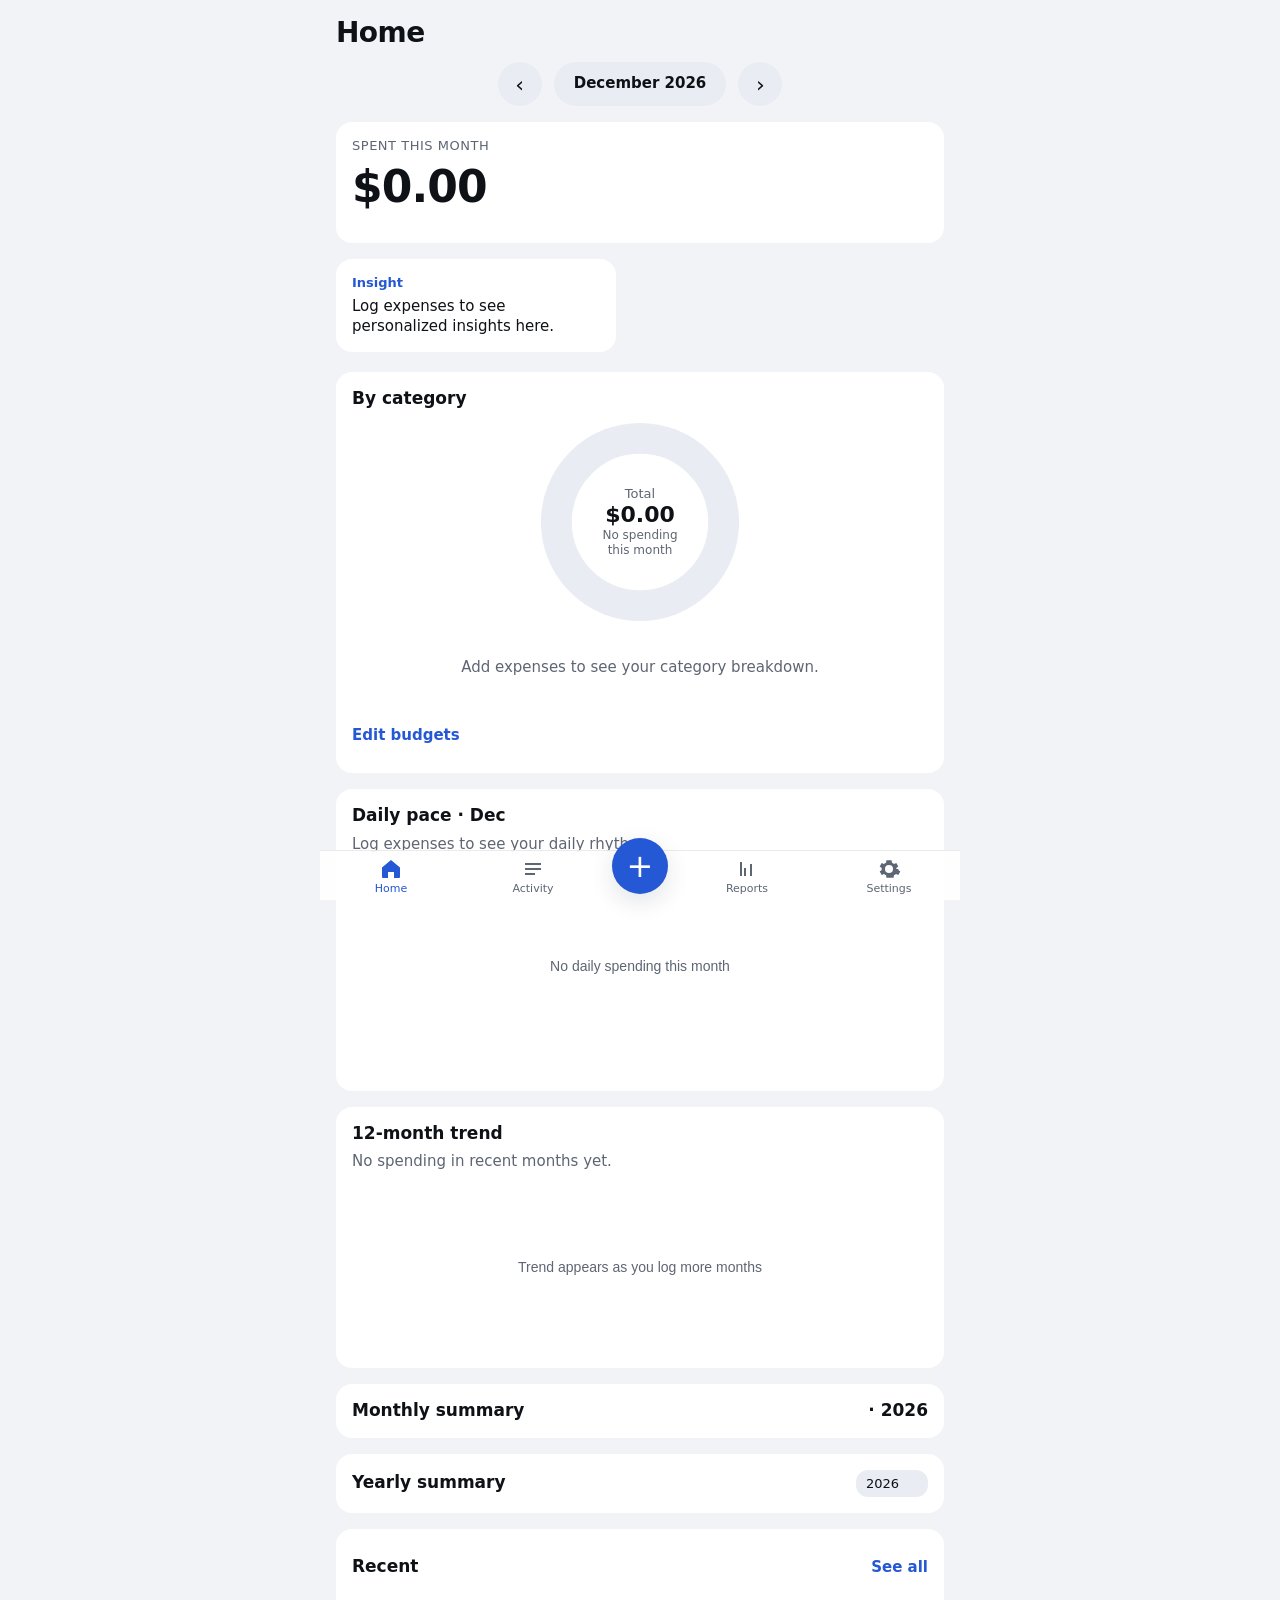
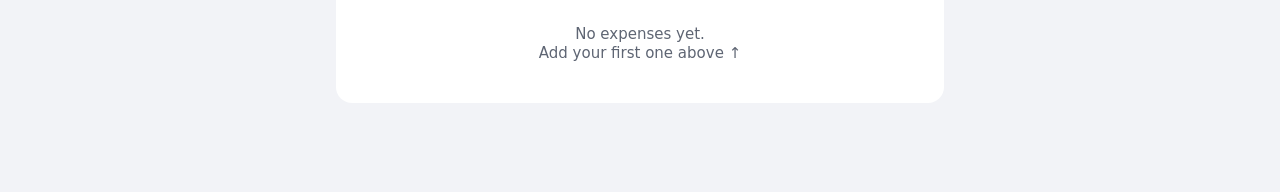
==== commit 995e066c: "Join sheets: visible field labels and dark sheet styling Add labeled fields on the join and restore " ====
--- a/index.html
+++ b/index.html
@@ -439,14 +439,11 @@
           <button type="button" class="seg-btn" id="agentBriefL1" data-brief-level="L1" aria-pressed="false">L1</button>
         </div>
       </div>
+      <pre class="agent-brief-preview" id="agentBriefPreview" spellcheck="false"></pre>
       <div class="agent-brief-actions">
         <button type="button" class="settings-row-btn" id="agentBriefCopyBtn">Copy</button>
         <button type="button" class="settings-row-btn" id="agentBriefSaveBtn">Save file</button>
       </div>
-      <details class="agent-brief-details">
-        <summary>Preview</summary>
-        <pre class="agent-brief-preview" id="agentBriefPreview" spellcheck="false" tabindex="0"></pre>
-      </details>
     </div>
   </div>
 
@@ -1005,17 +1002,57 @@
   <p class="hint wrapped-empty" id="wrappedEmpty" hidden>No spending data for this month.</p>
 </div>
 
-<div class="modal-overlay sheet" id="householdJoinSheet" hidden>
+<div class="modal-overlay sheet sheet-fade modal-front" id="householdJoinSheet" hidden>
   <div class="modal sheet-modal">
     <div class="sheet-grabber" aria-hidden="true"></div>
     <div class="sheet-header">
-      <h2 class="sheet-title">Join household</h2>
-    </div>
-    <div class="bank-sync-form">
-      <input type="url" id="householdJoinUrl" autocomplete="off" autocapitalize="off" spellcheck="false" aria-label="Worker URL">
-      <input type="password" id="householdJoinCode" autocomplete="off" aria-label="Household setup code">
-      <input type="password" id="householdJoinPass" autocomplete="off" aria-label="Household passphrase">
+      <button type="button" class="btn-secondary sheet-cancel" id="householdJoinCancelBtn">Cancel</button>
+      <h3>Join household</h3>
+      <span class="sheet-header-spacer"></span>
+    </div>
+    <div class="bank-sync-form household-join-form">
+      <div class="field">
+        <label for="householdJoinUrl">Worker URL</label>
+        <input type="url" id="householdJoinUrl" autocomplete="off" autocapitalize="off" spellcheck="false">
+      </div>
+      <div class="field">
+        <label for="householdJoinCode">Household setup code</label>
+        <input type="password" id="householdJoinCode" autocomplete="off">
+      </div>
+      <div class="field">
+        <label for="householdJoinPass">Household passphrase</label>
+        <input type="password" id="householdJoinPass" autocomplete="off">
+      </div>
       <button type="button" class="settings-row-btn" id="householdJoinBtn">Join <span class="chevron">›</span></button>
+    </div>
+  </div>
+</div>
+
+<div class="modal-overlay sheet sheet-fade modal-front" id="householdJoinConfirmSheet" hidden>
+  <div class="modal sheet-modal">
+    <div class="sheet-grabber" aria-hidden="true"></div>
+    <div class="sheet-header">
+      <button class="btn-secondary sheet-cancel" id="householdJoinConfirmCancelBtn" type="button">Cancel</button>
+      <h3>Replace data?</h3>
+      <button class="link-btn" id="householdJoinConfirmBtn" type="button">Join</button>
+    </div>
+    <p class="import-account-hint" id="householdJoinConfirmText">Joining replaces all data on this phone with the household copy.</p>
+  </div>
+</div>
+
+<div class="modal-overlay sheet sheet-fade modal-front" id="householdRestoreSheet" hidden>
+  <div class="modal sheet-modal">
+    <div class="sheet-grabber" aria-hidden="true"></div>
+    <div class="sheet-header">
+      <button class="btn-secondary sheet-cancel" id="householdRestoreCancelBtn" type="button">Cancel</button>
+      <h3>Restore copy</h3>
+      <button class="link-btn" id="householdRestoreConfirmBtn" type="button">Restore</button>
+    </div>
+    <div class="bank-sync-form household-restore-form">
+      <div class="field">
+        <label for="householdRestorePass">Household passphrase</label>
+        <input type="password" id="householdRestorePass" autocomplete="off">
+      </div>
     </div>
   </div>
 </div>
--- a/styles.css
+++ b/styles.css
@@ -1813,7 +1813,16 @@
 .inset-hint { padding: 0 var(--sp-4) var(--sp-3); margin: 0; }
 .check-settings { gap: var(--sp-3); }
 .bank-sync-form { display: grid; gap: var(--sp-2); padding: 0 var(--sp-4); }
+.bank-sync-form .field { margin-bottom: var(--sp-2); }
+.bank-sync-form .field:last-of-type { margin-bottom: 0; }
+.household-join-form .field:last-of-type { margin-bottom: var(--sp-2); }
 .bank-sync-form .settings-row-btn { padding-left: 0; padding-right: 0; }
+#householdJoinSheet.modal-overlay.sheet .modal,
+#householdJoinConfirmSheet.modal-overlay.sheet .modal,
+#householdRestoreSheet.modal-overlay.sheet .modal {
+  background: var(--card);
+  color: var(--text);
+}
 a.settings-row-btn { text-decoration: none; }
 .settings-row .bank-sync-date { width: auto; padding: 8px 10px; font-size: 15px; }
 .group-action { margin-left: var(--sp-2); }
@@ -1824,31 +1833,16 @@
   margin: 0;
   padding: var(--sp-3) var(--sp-4);
   border-top: 1px solid var(--sep);
+  border-bottom: 1px solid var(--sep);
   background: var(--bg);
   color: var(--text);
-  max-height: 200px;
-  overflow: auto;
-  -webkit-overflow-scrolling: touch;
   font-family: ui-monospace, SFMono-Regular, Menlo, Consolas, monospace;
   font-size: 13px;
   line-height: 1.45;
   white-space: pre-wrap;
   overflow-wrap: anywhere;
 }
-.agent-brief-actions { display: grid; grid-template-columns: 1fr 1fr; border-top: 1px solid var(--sep); }
-.agent-brief-details > summary {
-  list-style: none;
-  cursor: pointer;
-  padding: var(--sp-3) var(--sp-4);
-  min-height: 44px;
-  display: flex;
-  align-items: center;
-  color: var(--text-dim);
-  border-top: 1px solid var(--sep);
-}
-.agent-brief-details > summary::-webkit-details-marker { display: none; }
-.agent-brief-details > summary::after { content: '\203A'; margin-left: auto; transition: transform .15s; }
-.agent-brief-details[open] > summary::after { transform: rotate(90deg); }
+.agent-brief-actions { display: grid; grid-template-columns: 1fr 1fr; }
 .agent-brief-actions .settings-row-btn {
   justify-content: center;
   min-height: 48px;
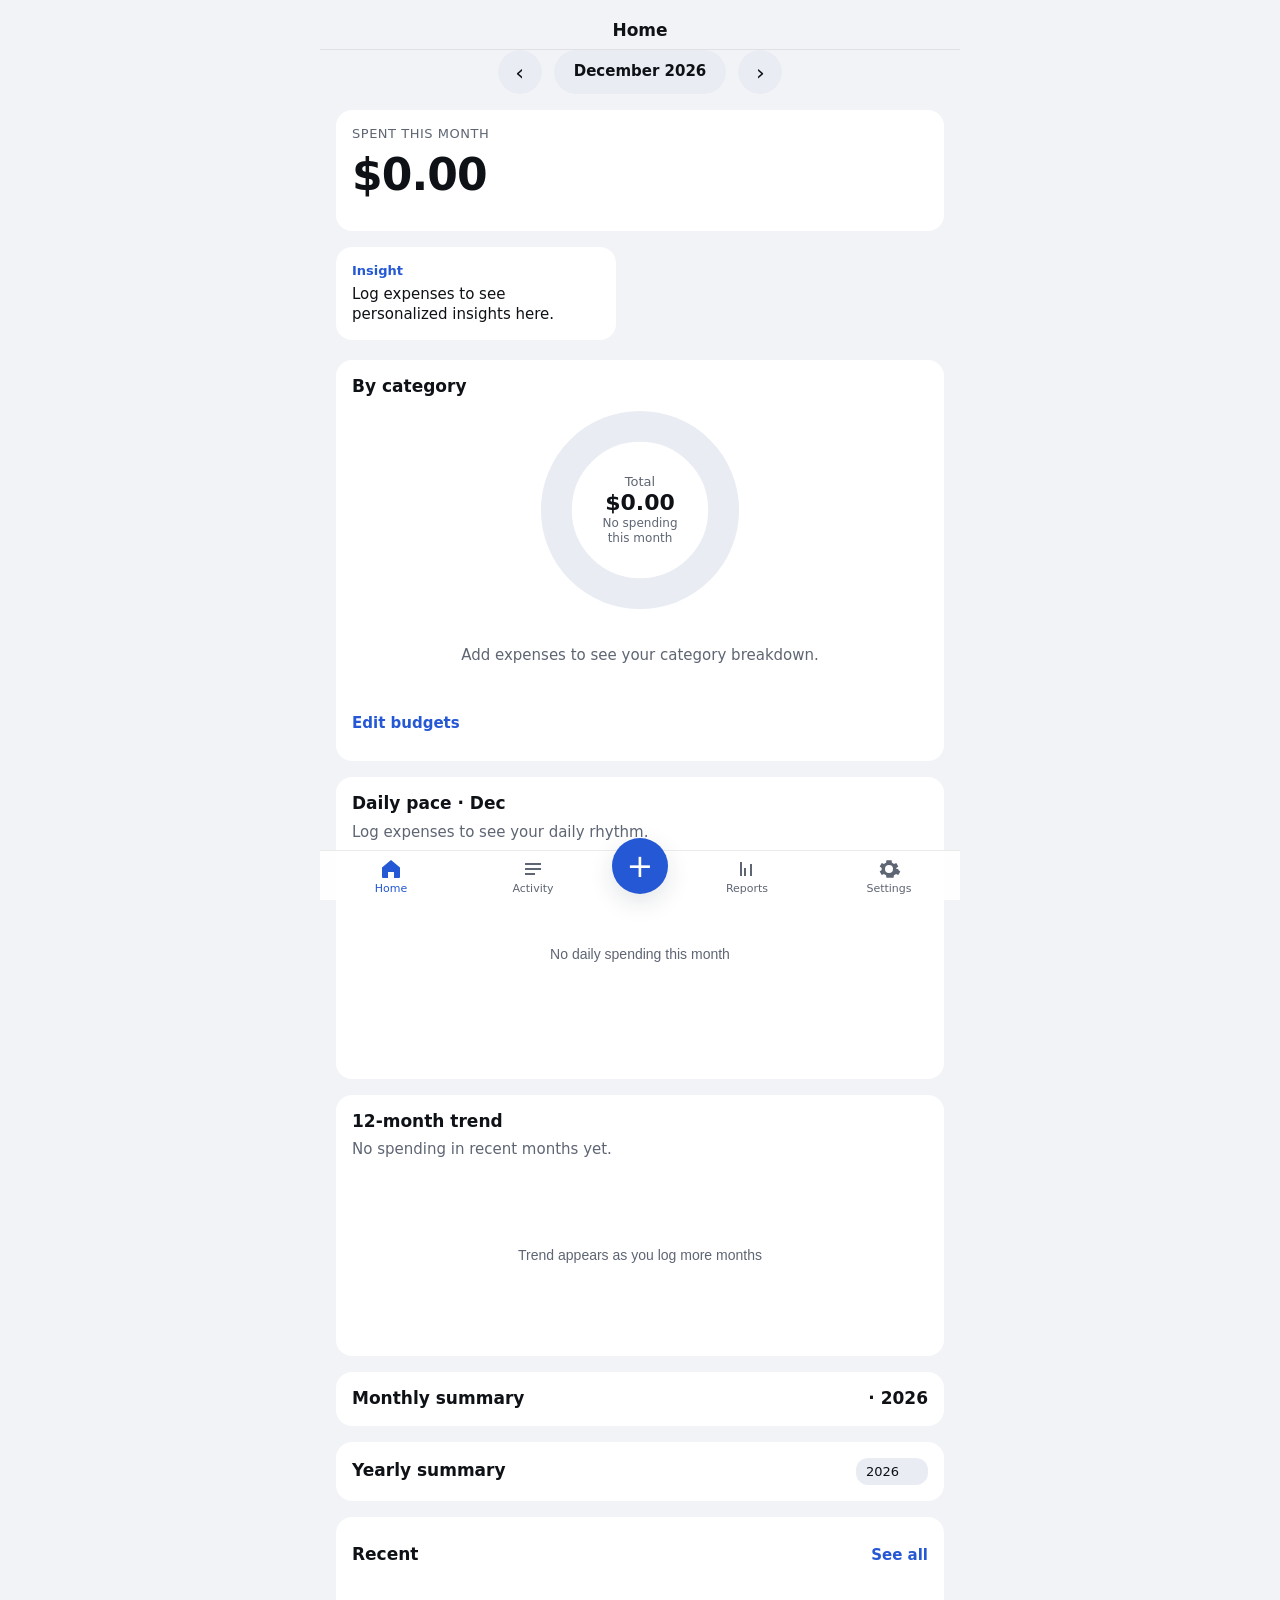
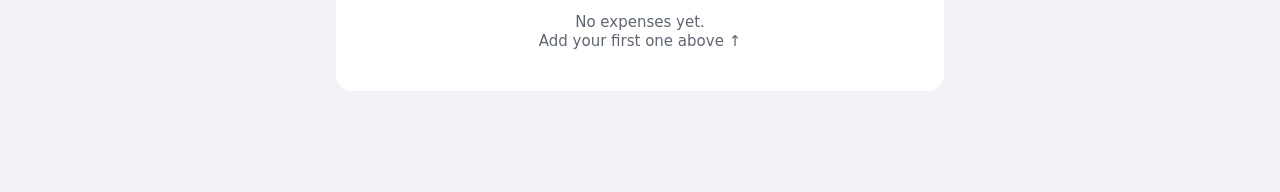
==== commit aa511d65: "Join replace: detect default-differing data; gate restore Treat custom categories and non-default se" ====
--- a/index.html
+++ b/index.html
@@ -1046,7 +1046,7 @@
     <div class="sheet-header">
       <button class="btn-secondary sheet-cancel" id="householdRestoreCancelBtn" type="button">Cancel</button>
       <h3>Restore copy</h3>
-      <button class="link-btn" id="householdRestoreConfirmBtn" type="button">Restore</button>
+      <button class="link-btn" id="householdRestoreConfirmBtn" type="button" disabled>Restore</button>
     </div>
     <div class="bank-sync-form household-restore-form">
       <div class="field">
--- a/styles.css
+++ b/styles.css
@@ -730,6 +730,7 @@
   min-height: 52px;
 }
 .save-btn:disabled { opacity: 0.4; cursor: not-allowed; }
+.link-btn:disabled { opacity: 0.4; cursor: not-allowed; }
 .flex1 { flex: 1; }
 
 .btn-secondary {
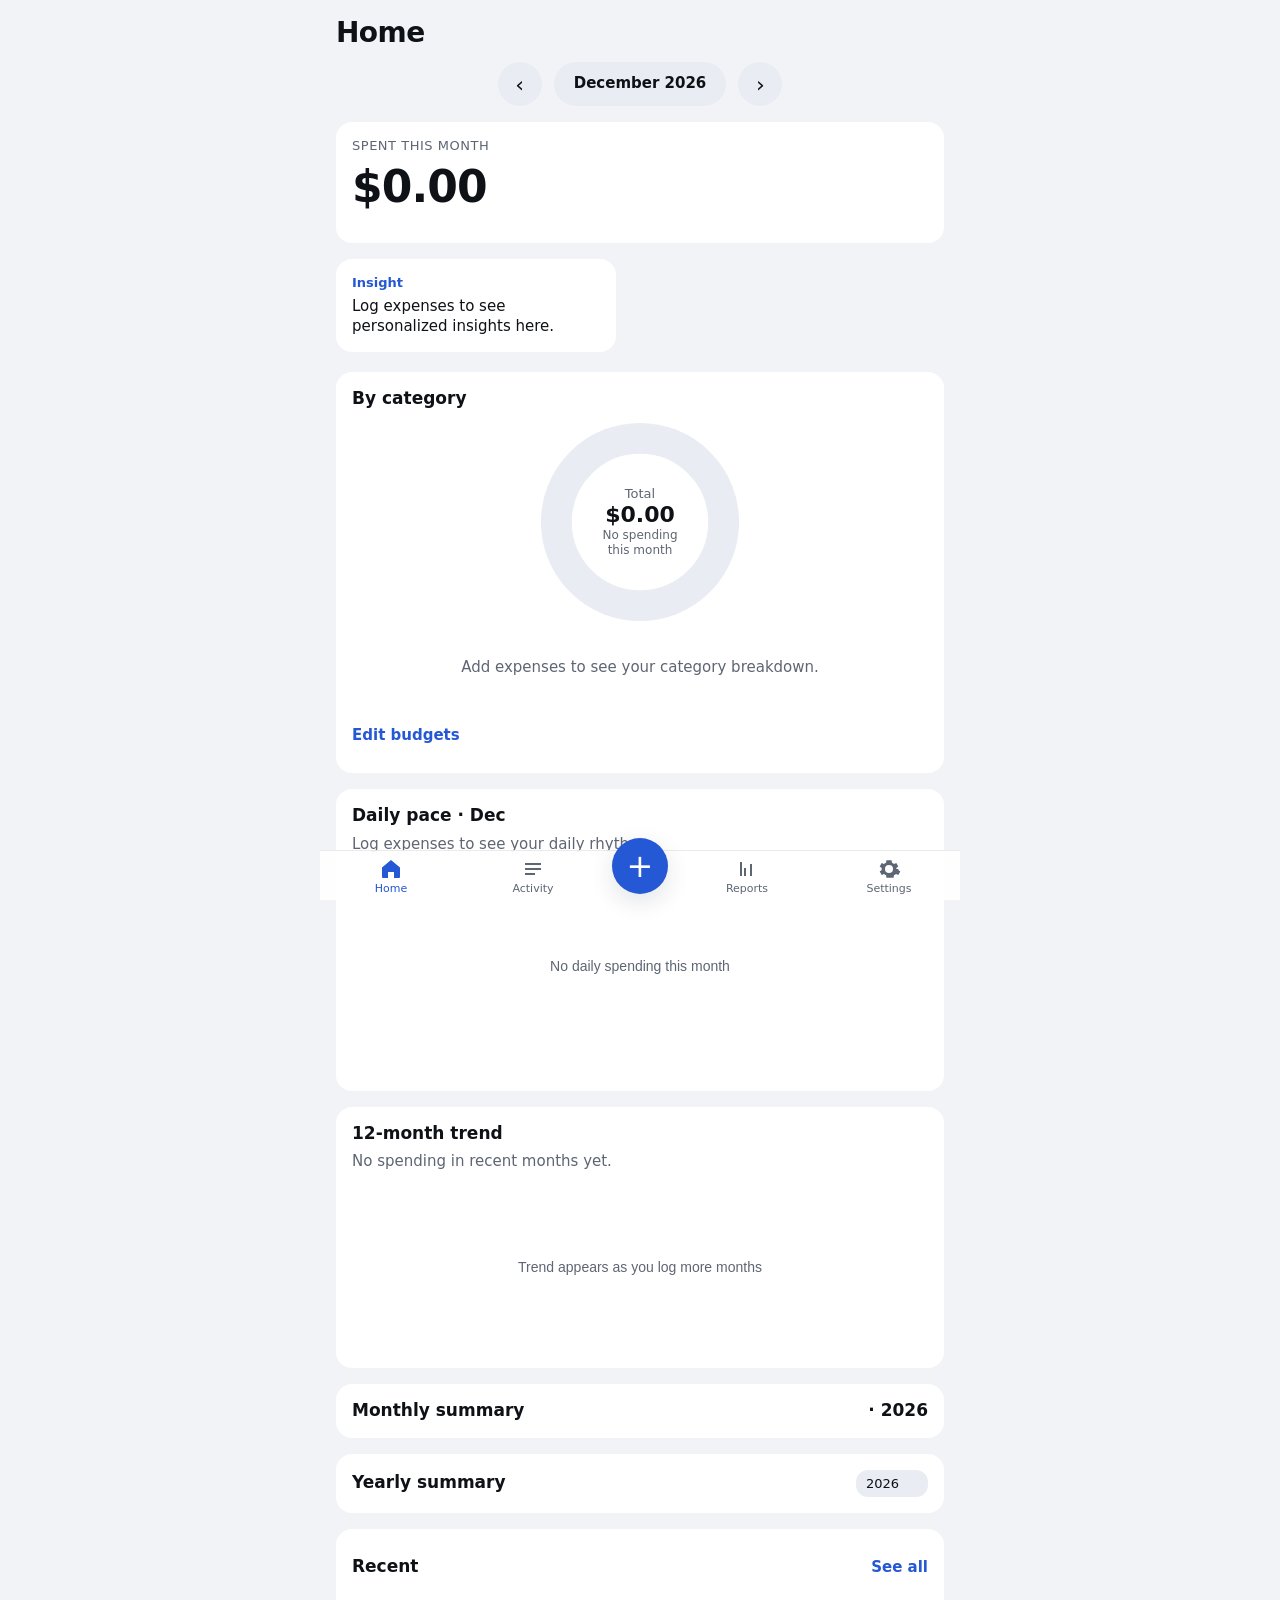
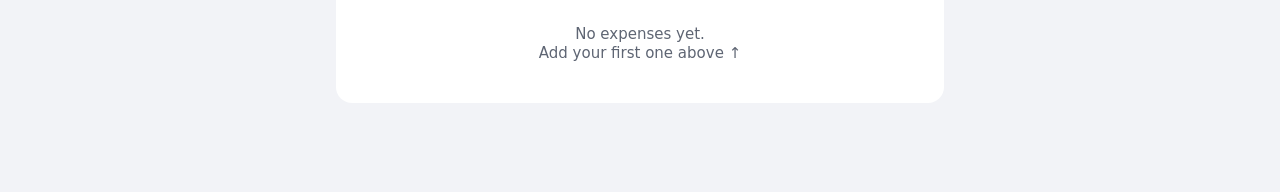
==== commit 295ed856: "Merge main (PR #85) and bump to 2.6.3 Co-Authored-By: Claude Sonnet 5.5 <noreply@anthropic.com> Clau" ====
--- a/index.html
+++ b/index.html
@@ -13,8 +13,8 @@
 <link rel="manifest" href="manifest.json">
 <link rel="icon" href="icon-192.png">
 <link rel="apple-touch-icon" href="apple-touch-icon.png">
-<link rel="stylesheet" href="styles.css?v=2.6.2">
-<link rel="stylesheet" href="icon-animations.css?v=2.6.2">
+<link rel="stylesheet" href="styles.css?v=2.6.3">
+<link rel="stylesheet" href="icon-animations.css?v=2.6.3">
 <title>Expense Logger</title>
 </head>
 <body>
@@ -439,11 +439,14 @@
           <button type="button" class="seg-btn" id="agentBriefL1" data-brief-level="L1" aria-pressed="false">L1</button>
         </div>
       </div>
-      <pre class="agent-brief-preview" id="agentBriefPreview" spellcheck="false"></pre>
       <div class="agent-brief-actions">
         <button type="button" class="settings-row-btn" id="agentBriefCopyBtn">Copy</button>
         <button type="button" class="settings-row-btn" id="agentBriefSaveBtn">Save file</button>
       </div>
+      <details class="agent-brief-details">
+        <summary>Preview</summary>
+        <pre class="agent-brief-preview" id="agentBriefPreview" spellcheck="false" tabindex="0"></pre>
+      </details>
     </div>
   </div>
 
@@ -1057,12 +1060,12 @@
   </div>
 </div>
 
-<script src="icon-system.js?v=2.6.2"></script>
-<script src="forecast.js?v=2.6.2"></script>
-<script src="wrapped.js?v=2.6.2"></script>
-<script src="brief.js?v=2.6.2"></script>
-<script src="household-crypto.js?v=2.6.2"></script>
-<script src="app.js?v=2.6.2"></script>
+<script src="icon-system.js?v=2.6.3"></script>
+<script src="forecast.js?v=2.6.3"></script>
+<script src="wrapped.js?v=2.6.3"></script>
+<script src="brief.js?v=2.6.3"></script>
+<script src="household-crypto.js?v=2.6.3"></script>
+<script src="app.js?v=2.6.3"></script>
 <script>
 (function () {
   'use strict';
--- a/styles.css
+++ b/styles.css
@@ -1,4 +1,4 @@
-/* Expense Logger 2.6.2 — dark-first, iOS-style */
+/* Expense Logger 2.6.3 — dark-first, iOS-style */
 
 :root {
   --bg: #0B0C10;
@@ -1834,16 +1834,31 @@
   margin: 0;
   padding: var(--sp-3) var(--sp-4);
   border-top: 1px solid var(--sep);
-  border-bottom: 1px solid var(--sep);
   background: var(--bg);
   color: var(--text);
+  max-height: 200px;
+  overflow: auto;
+  -webkit-overflow-scrolling: touch;
   font-family: ui-monospace, SFMono-Regular, Menlo, Consolas, monospace;
   font-size: 13px;
   line-height: 1.45;
   white-space: pre-wrap;
   overflow-wrap: anywhere;
 }
-.agent-brief-actions { display: grid; grid-template-columns: 1fr 1fr; }
+.agent-brief-actions { display: grid; grid-template-columns: 1fr 1fr; border-top: 1px solid var(--sep); }
+.agent-brief-details > summary {
+  list-style: none;
+  cursor: pointer;
+  padding: var(--sp-3) var(--sp-4);
+  min-height: 44px;
+  display: flex;
+  align-items: center;
+  color: var(--text-dim);
+  border-top: 1px solid var(--sep);
+}
+.agent-brief-details > summary::-webkit-details-marker { display: none; }
+.agent-brief-details > summary::after { content: '\203A'; margin-left: auto; transition: transform .15s; }
+.agent-brief-details[open] > summary::after { transform: rotate(90deg); }
 .agent-brief-actions .settings-row-btn {
   justify-content: center;
   min-height: 48px;
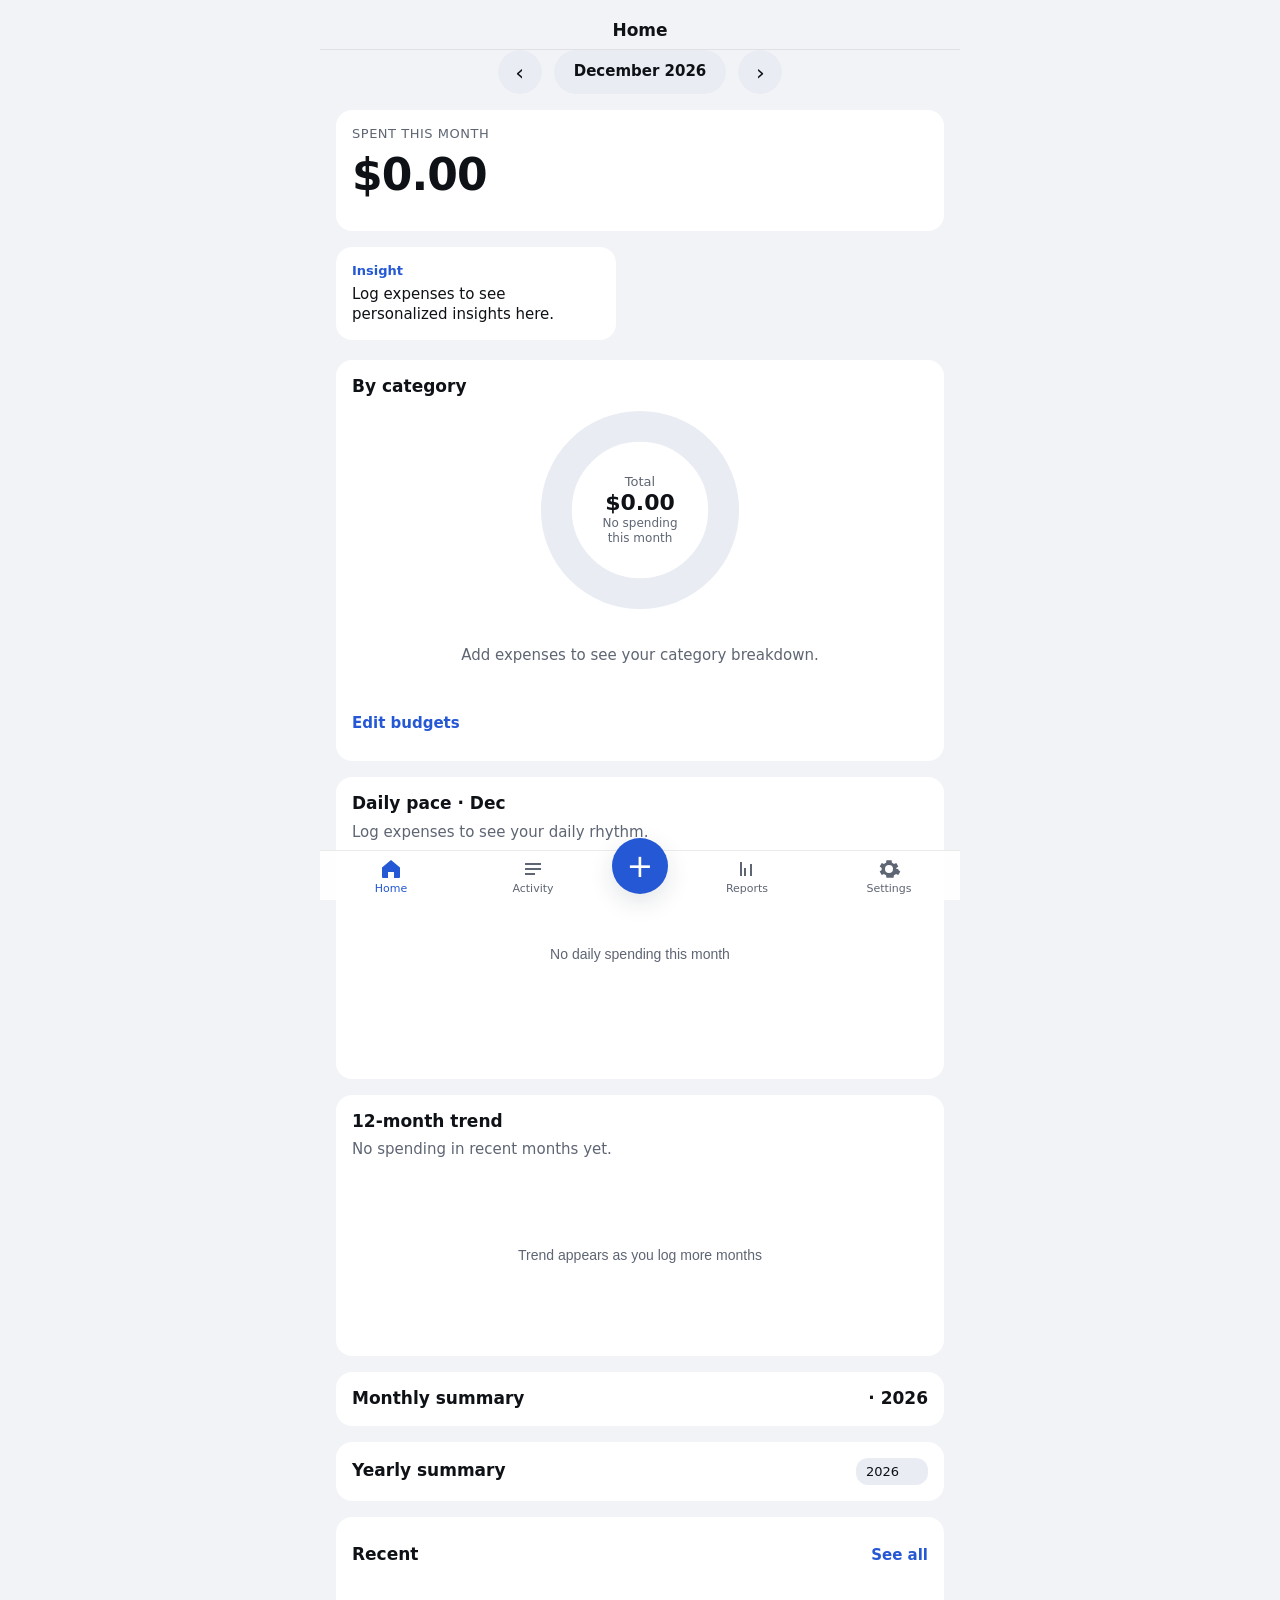
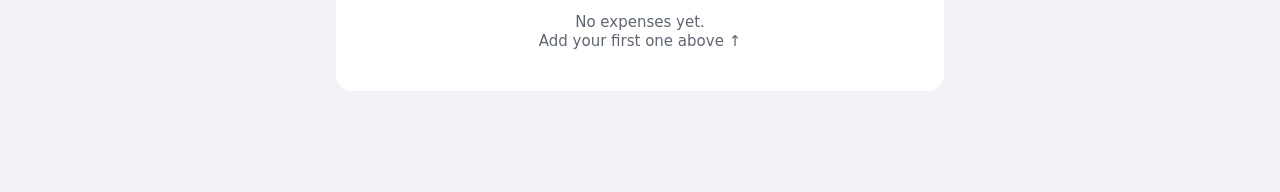
==== commit 142fea77: "Forecast: card autopay uses statement balance, first payment only (2.6.4) Balance owed no longer rep" ====
--- a/index.html
+++ b/index.html
@@ -13,8 +13,8 @@
 <link rel="manifest" href="manifest.json">
 <link rel="icon" href="icon-192.png">
 <link rel="apple-touch-icon" href="apple-touch-icon.png">
-<link rel="stylesheet" href="styles.css?v=2.6.3">
-<link rel="stylesheet" href="icon-animations.css?v=2.6.3">
+<link rel="stylesheet" href="styles.css?v=2.6.4">
+<link rel="stylesheet" href="icon-animations.css?v=2.6.4">
 <title>Expense Logger</title>
 </head>
 <body>
@@ -790,9 +790,17 @@
         <span class="chevron">›</span>
       </button>
       <input type="date" id="chaseBalanceAsOfInput" class="visually-hidden-input" tabindex="-1">
+      <label class="balance-input-wrap chase-balance-input-wrap">
+        <span class="balance-input-label">Next autopay (statement balance)</span>
+        <input type="text" id="chaseStatementAmountInput" inputmode="decimal" autocomplete="off" placeholder="Optional" aria-label="Statement balance for the next autopay">
+      </label>
+      <label class="balance-input-wrap chase-balance-input-wrap">
+        <span class="balance-input-label">Autopay due date</span>
+        <input type="date" id="chaseStatementDueInput" aria-label="Autopay due date">
+      </label>
       <div class="balance-info-callout chase-balance-callout">
         <span class="balance-info-icon" aria-hidden="true"><svg width="16" height="16" viewBox="0 0 16 16" fill="none"><circle cx="8" cy="8" r="6.25" stroke="currentColor"/><path d="M8 7v4M8 5.2h.01" stroke="currentColor" stroke-width="1.25" stroke-linecap="round"/></svg></span>
-        <p>Use the current balance in the Chase app, not the statement balance. A correction isn&rsquo;t spending and doesn&rsquo;t change Checking.</p>
+        <p>Use the current balance in the Chase app, not the statement balance. For the autopay, enter the statement balance and due date above; the forecast uses them for the next payment only. A correction isn&rsquo;t spending and doesn&rsquo;t change Checking.</p>
       </div>
     </div>
   </div>
@@ -1060,12 +1068,12 @@
   </div>
 </div>
 
-<script src="icon-system.js?v=2.6.3"></script>
-<script src="forecast.js?v=2.6.3"></script>
-<script src="wrapped.js?v=2.6.3"></script>
-<script src="brief.js?v=2.6.3"></script>
-<script src="household-crypto.js?v=2.6.3"></script>
-<script src="app.js?v=2.6.3"></script>
+<script src="icon-system.js?v=2.6.4"></script>
+<script src="forecast.js?v=2.6.4"></script>
+<script src="wrapped.js?v=2.6.4"></script>
+<script src="brief.js?v=2.6.4"></script>
+<script src="household-crypto.js?v=2.6.4"></script>
+<script src="app.js?v=2.6.4"></script>
 <script>
 (function () {
   'use strict';
--- a/styles.css
+++ b/styles.css
@@ -1,4 +1,4 @@
-/* Expense Logger 2.6.3 — dark-first, iOS-style */
+/* Expense Logger 2.6.4 — dark-first, iOS-style */
 
 :root {
   --bg: #0B0C10;
@@ -1857,8 +1857,8 @@
   border-top: 1px solid var(--sep);
 }
 .agent-brief-details > summary::-webkit-details-marker { display: none; }
-.agent-brief-details > summary::after { content: '\203A'; margin-left: auto; transition: transform .15s; }
-.agent-brief-details[open] > summary::after { transform: rotate(90deg); }
+.agent-brief-details > summary::after { content: '\203A'; margin-left: auto; }
+.agent-brief-details[open] > summary::after { content: '\2228'; }
 .agent-brief-actions .settings-row-btn {
   justify-content: center;
   min-height: 48px;
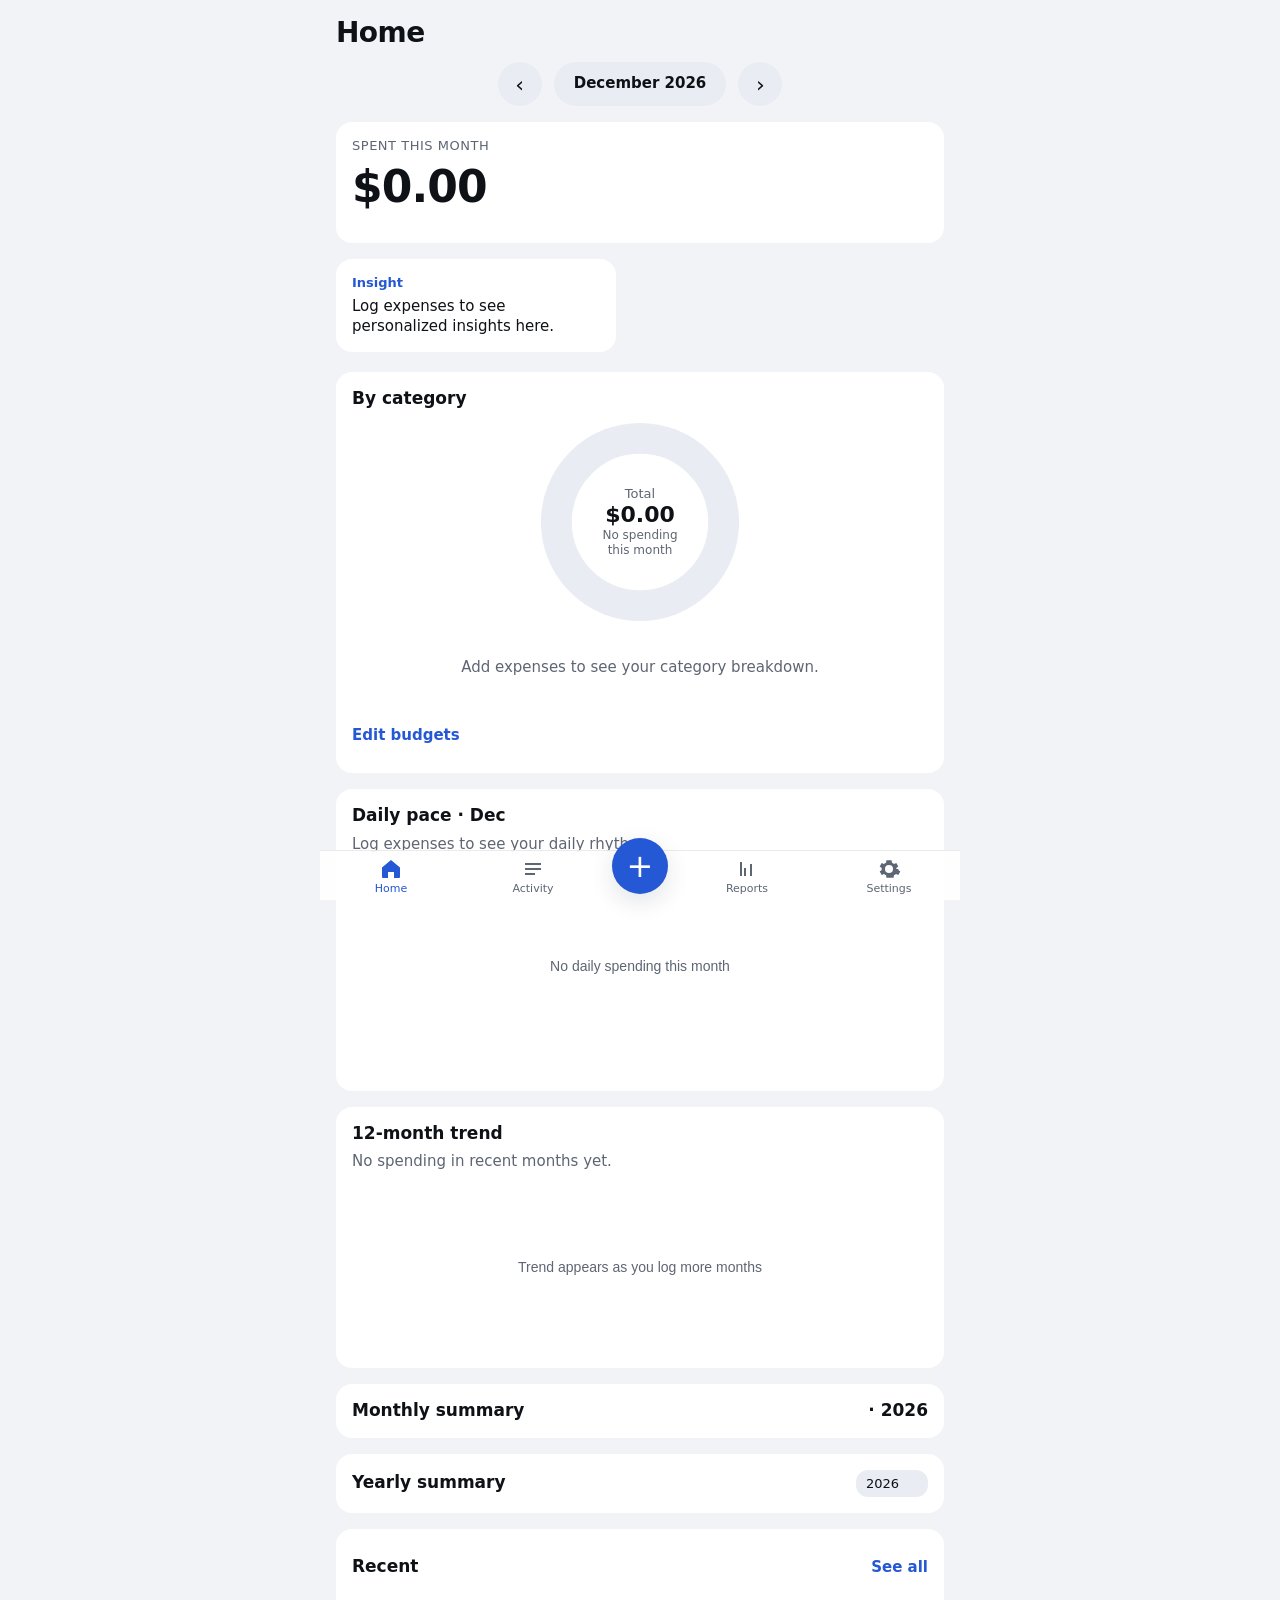
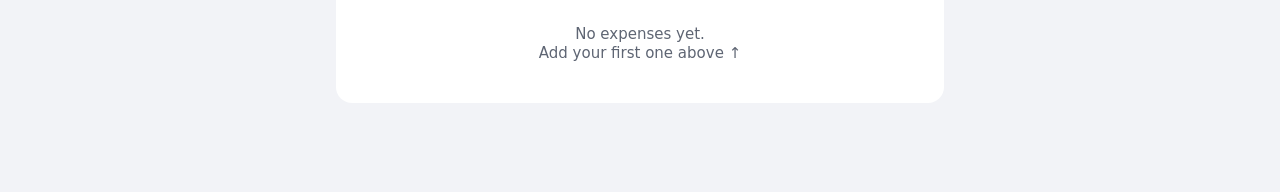
==== commit c17beb53: "Import review: More… lists every category, no prompt() (2.6.5) "More…" on an import row used to call" ====
--- a/index.html
+++ b/index.html
@@ -13,8 +13,8 @@
 <link rel="manifest" href="manifest.json">
 <link rel="icon" href="icon-192.png">
 <link rel="apple-touch-icon" href="apple-touch-icon.png">
-<link rel="stylesheet" href="styles.css?v=2.6.4">
-<link rel="stylesheet" href="icon-animations.css?v=2.6.4">
+<link rel="stylesheet" href="styles.css?v=2.6.5">
+<link rel="stylesheet" href="icon-animations.css?v=2.6.5">
 <title>Expense Logger</title>
 </head>
 <body>
@@ -792,7 +792,7 @@
       <input type="date" id="chaseBalanceAsOfInput" class="visually-hidden-input" tabindex="-1">
       <label class="balance-input-wrap chase-balance-input-wrap">
         <span class="balance-input-label">Next autopay (statement balance)</span>
-        <input type="text" id="chaseStatementAmountInput" inputmode="decimal" autocomplete="off" placeholder="Optional" aria-label="Statement balance for the next autopay">
+        <input type="text" id="chaseStatementAmountInput" inputmode="decimal" autocomplete="off" aria-label="Statement balance for the next autopay">
       </label>
       <label class="balance-input-wrap chase-balance-input-wrap">
         <span class="balance-input-label">Autopay due date</span>
@@ -800,7 +800,7 @@
       </label>
       <div class="balance-info-callout chase-balance-callout">
         <span class="balance-info-icon" aria-hidden="true"><svg width="16" height="16" viewBox="0 0 16 16" fill="none"><circle cx="8" cy="8" r="6.25" stroke="currentColor"/><path d="M8 7v4M8 5.2h.01" stroke="currentColor" stroke-width="1.25" stroke-linecap="round"/></svg></span>
-        <p>Use the current balance in the Chase app, not the statement balance. For the autopay, enter the statement balance and due date above; the forecast uses them for the next payment only. A correction isn&rsquo;t spending and doesn&rsquo;t change Checking.</p>
+        <p>Use the current balance in the Chase app, not the statement balance. A correction isn&rsquo;t spending and doesn&rsquo;t change Checking.</p>
       </div>
     </div>
   </div>
@@ -1068,12 +1068,12 @@
   </div>
 </div>
 
-<script src="icon-system.js?v=2.6.4"></script>
-<script src="forecast.js?v=2.6.4"></script>
-<script src="wrapped.js?v=2.6.4"></script>
-<script src="brief.js?v=2.6.4"></script>
-<script src="household-crypto.js?v=2.6.4"></script>
-<script src="app.js?v=2.6.4"></script>
+<script src="icon-system.js?v=2.6.5"></script>
+<script src="forecast.js?v=2.6.5"></script>
+<script src="wrapped.js?v=2.6.5"></script>
+<script src="brief.js?v=2.6.5"></script>
+<script src="household-crypto.js?v=2.6.5"></script>
+<script src="app.js?v=2.6.5"></script>
 <script>
 (function () {
   'use strict';
--- a/styles.css
+++ b/styles.css
@@ -1,4 +1,4 @@
-/* Expense Logger 2.6.4 — dark-first, iOS-style */
+/* Expense Logger 2.6.5 — dark-first, iOS-style */
 
 :root {
   --bg: #0B0C10;
